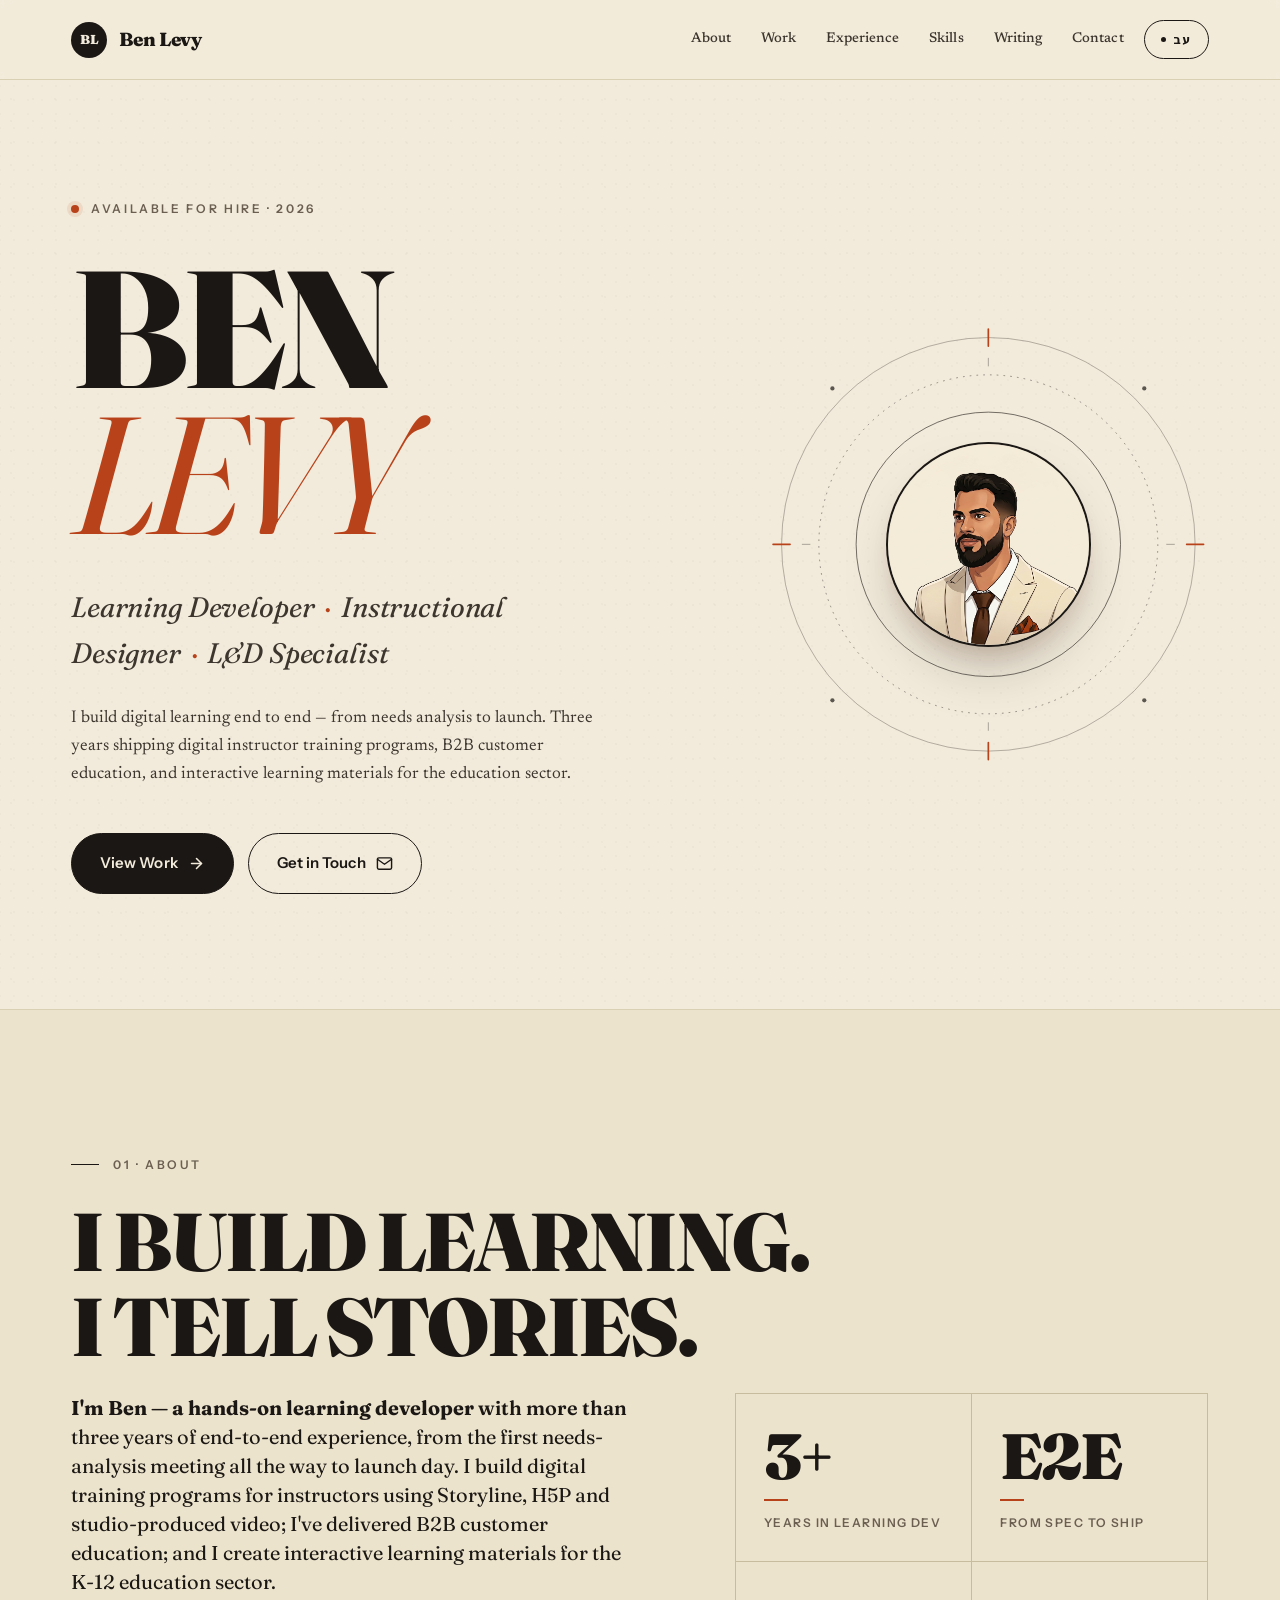
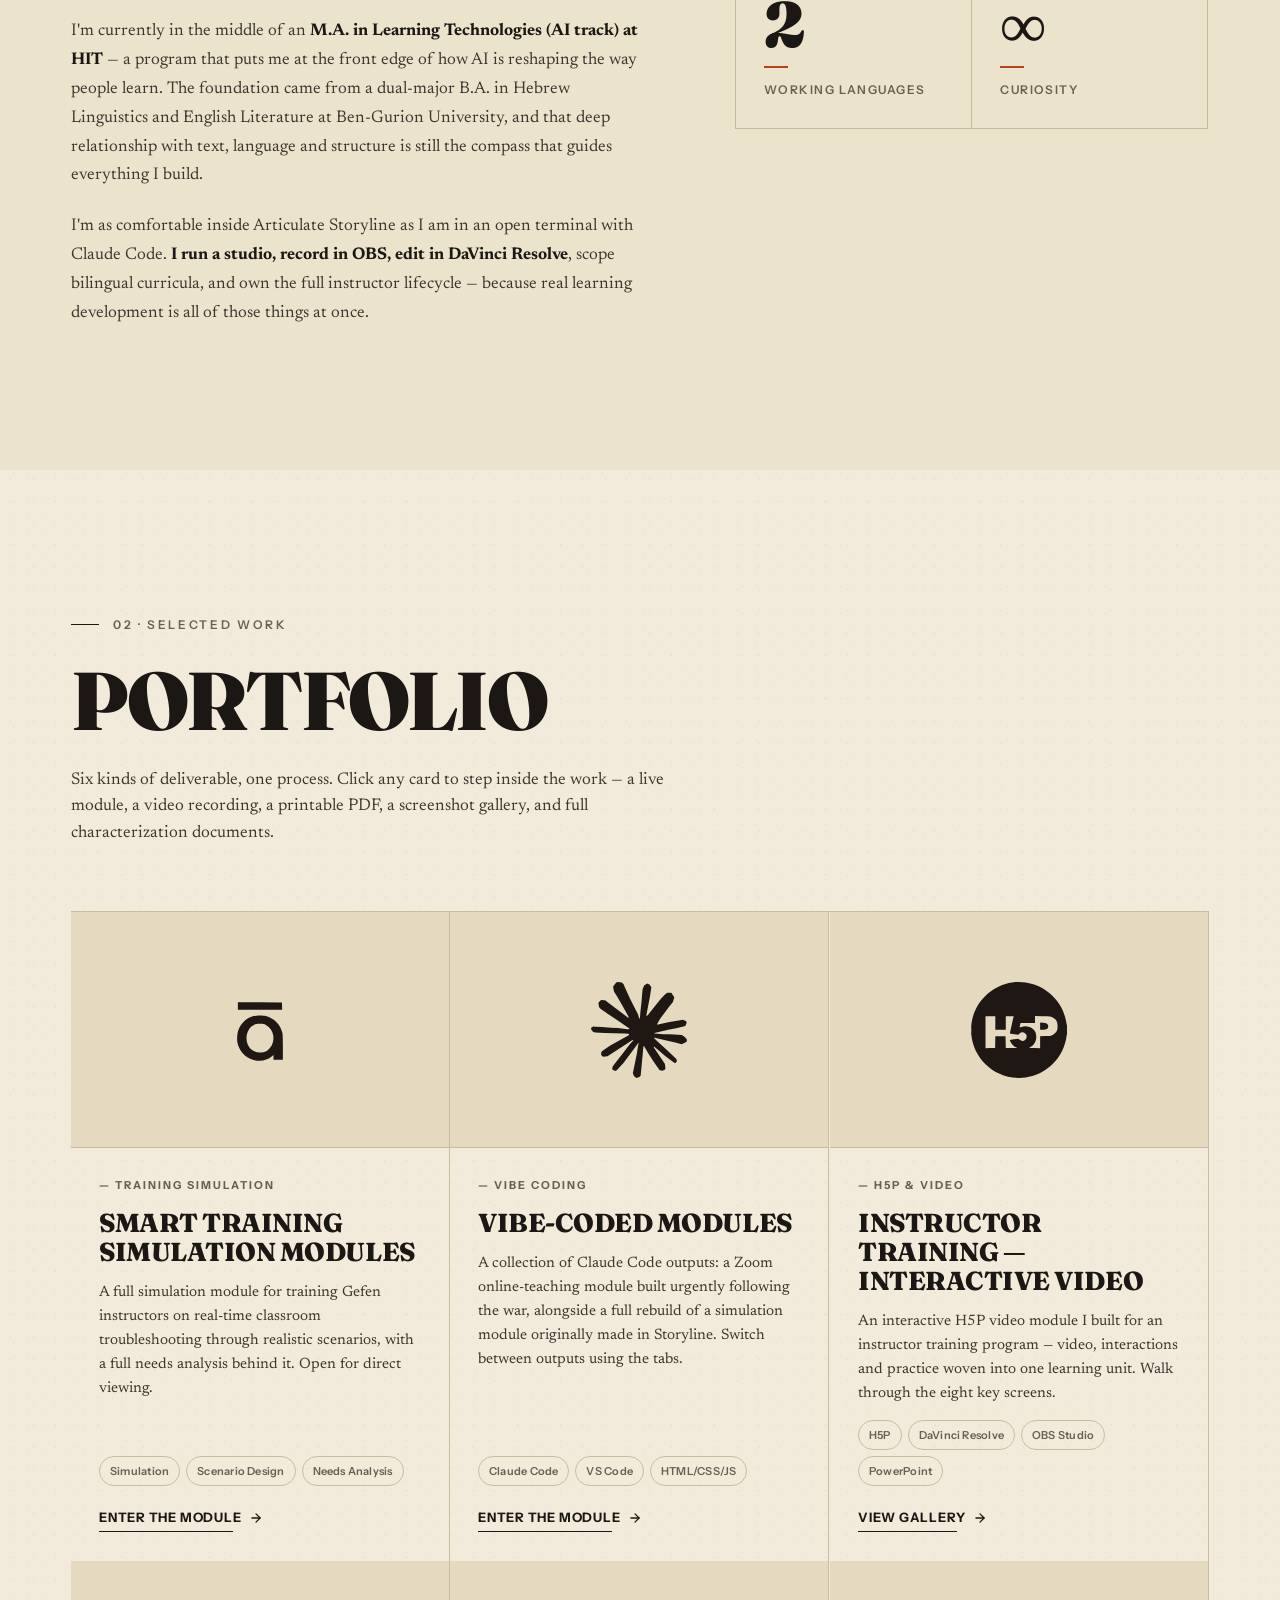
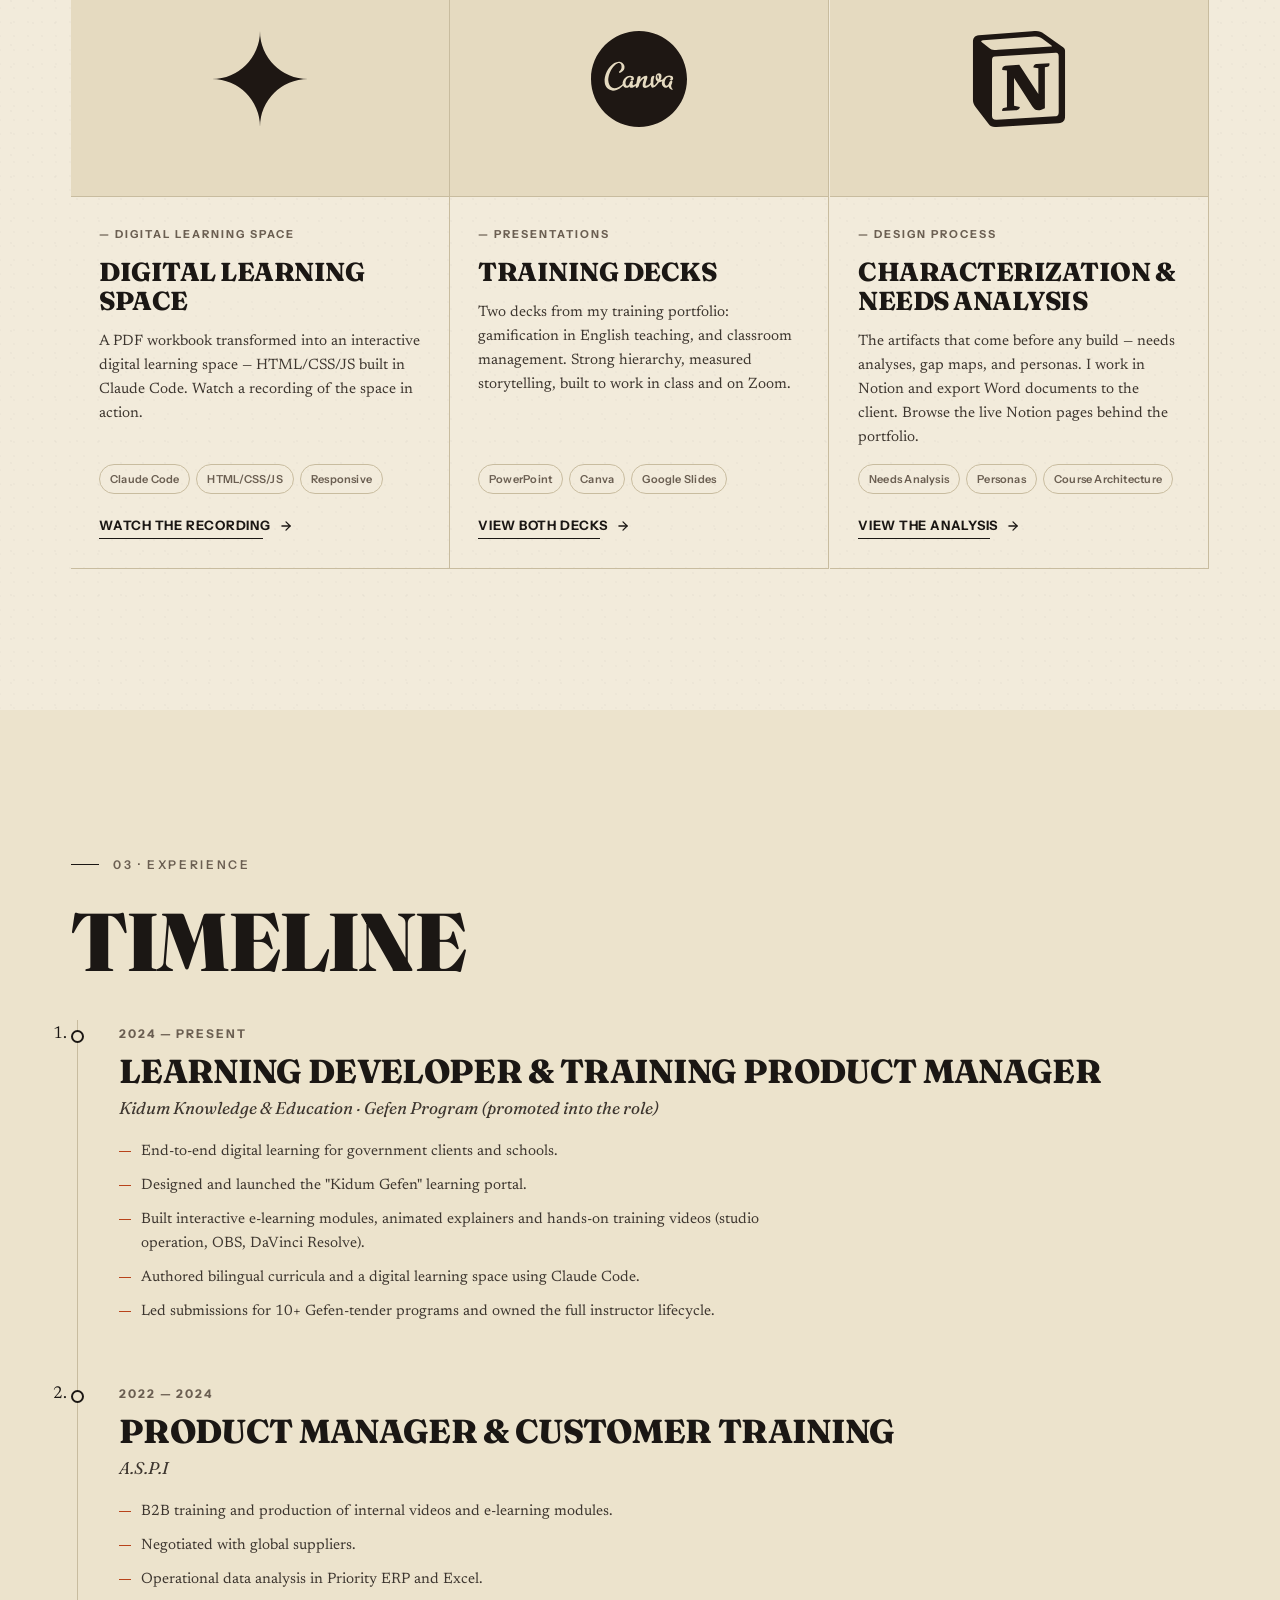
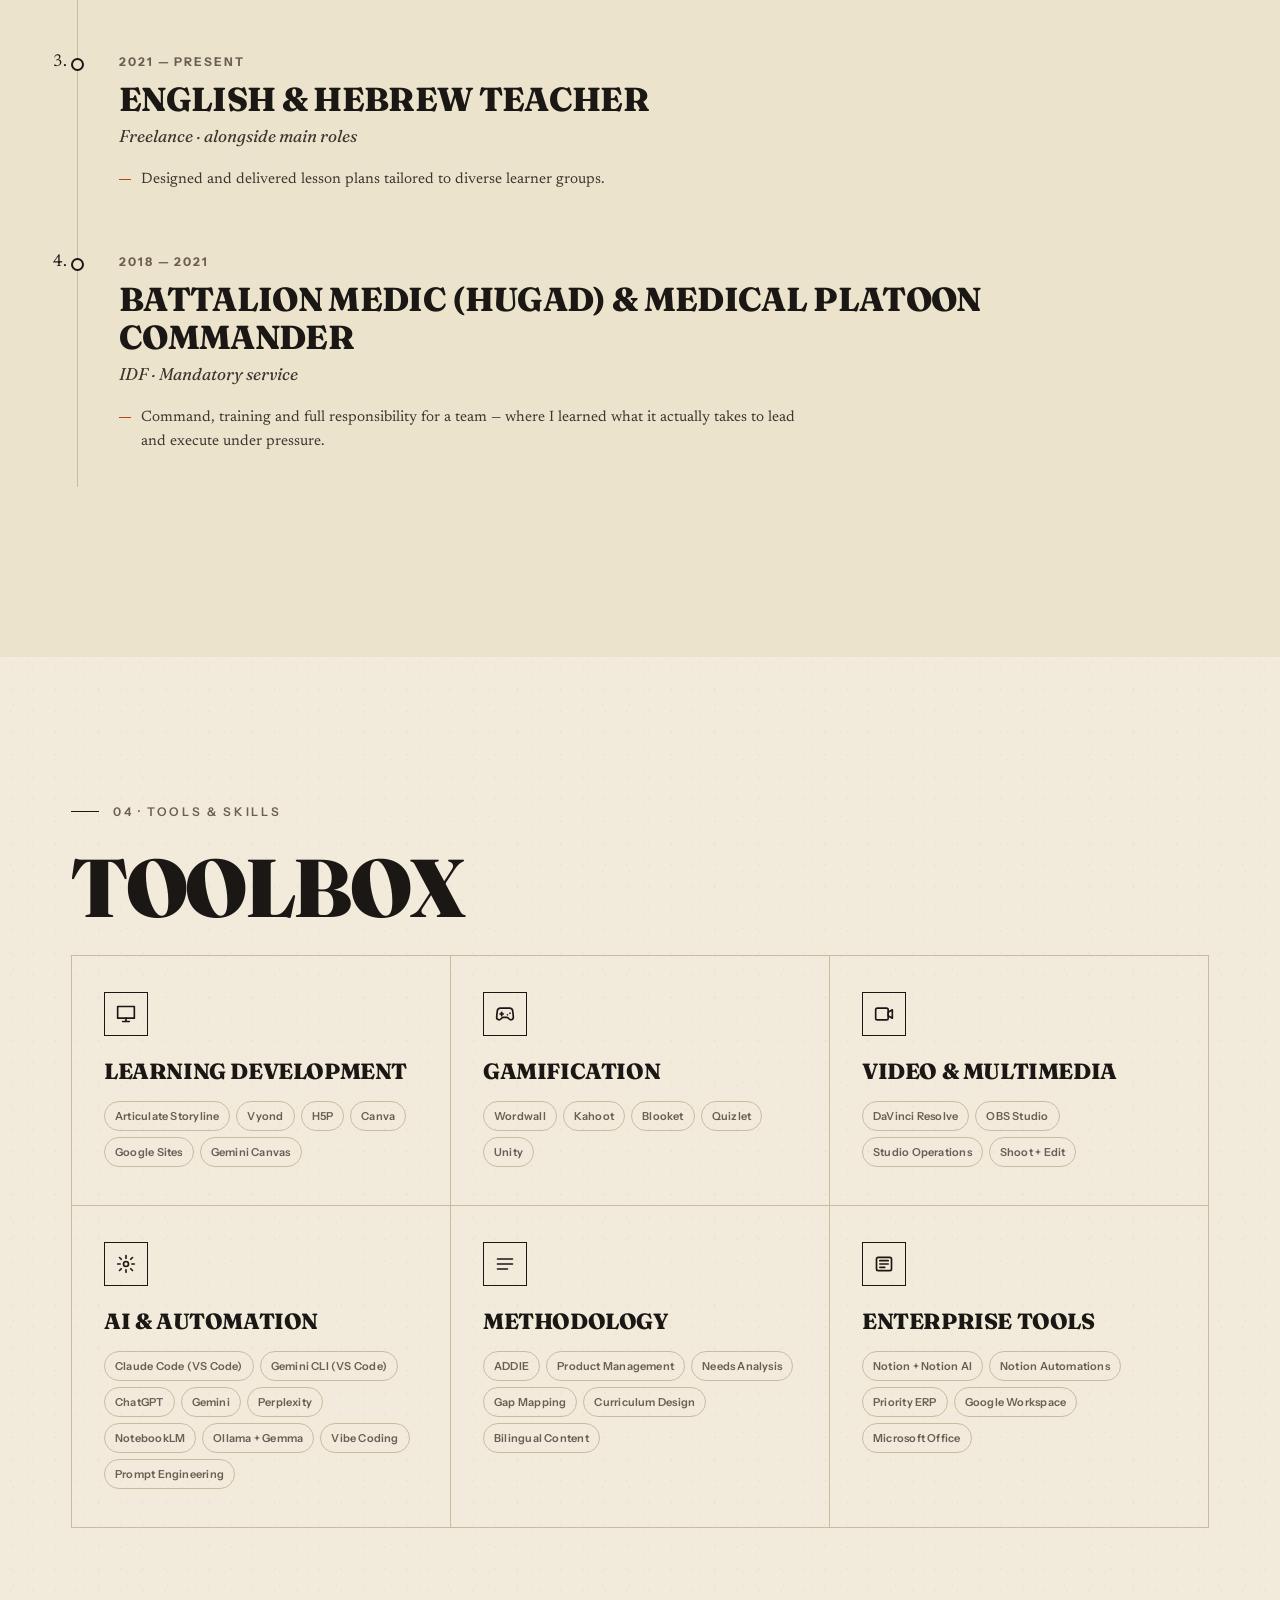
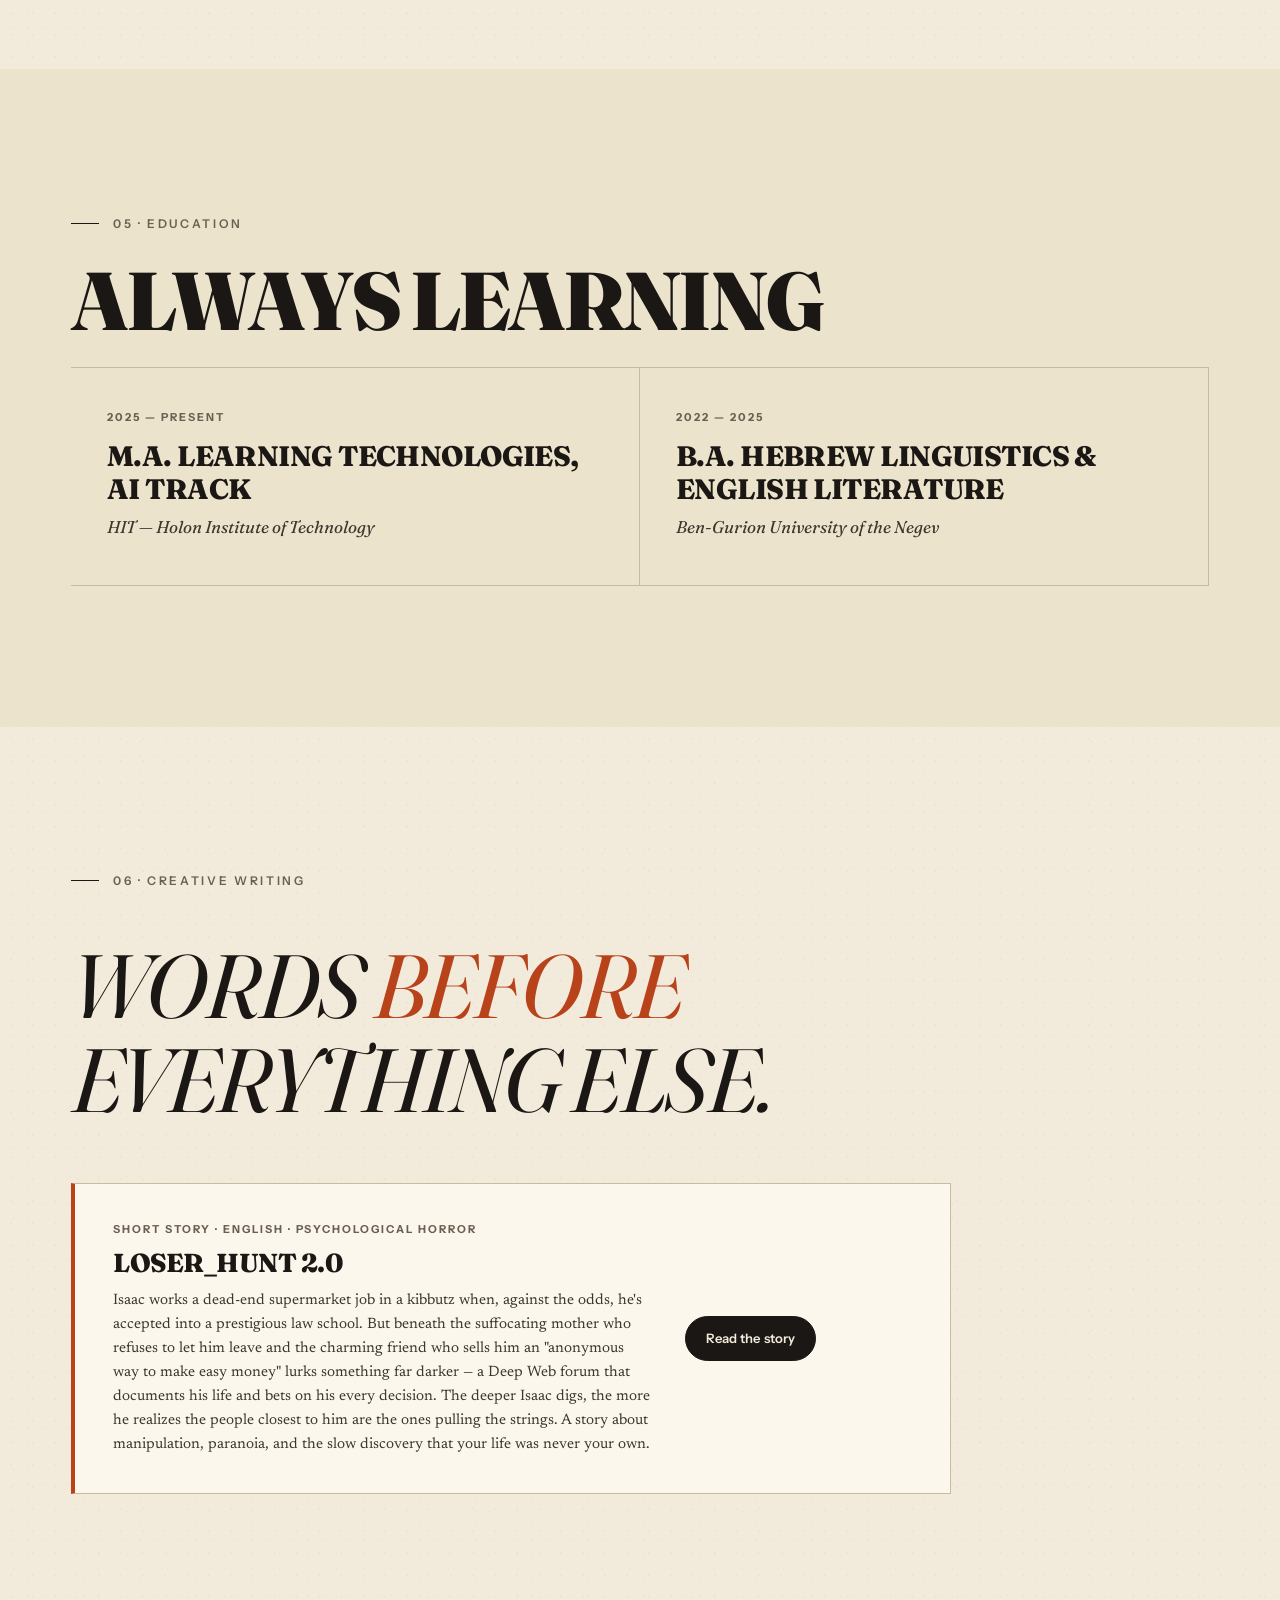
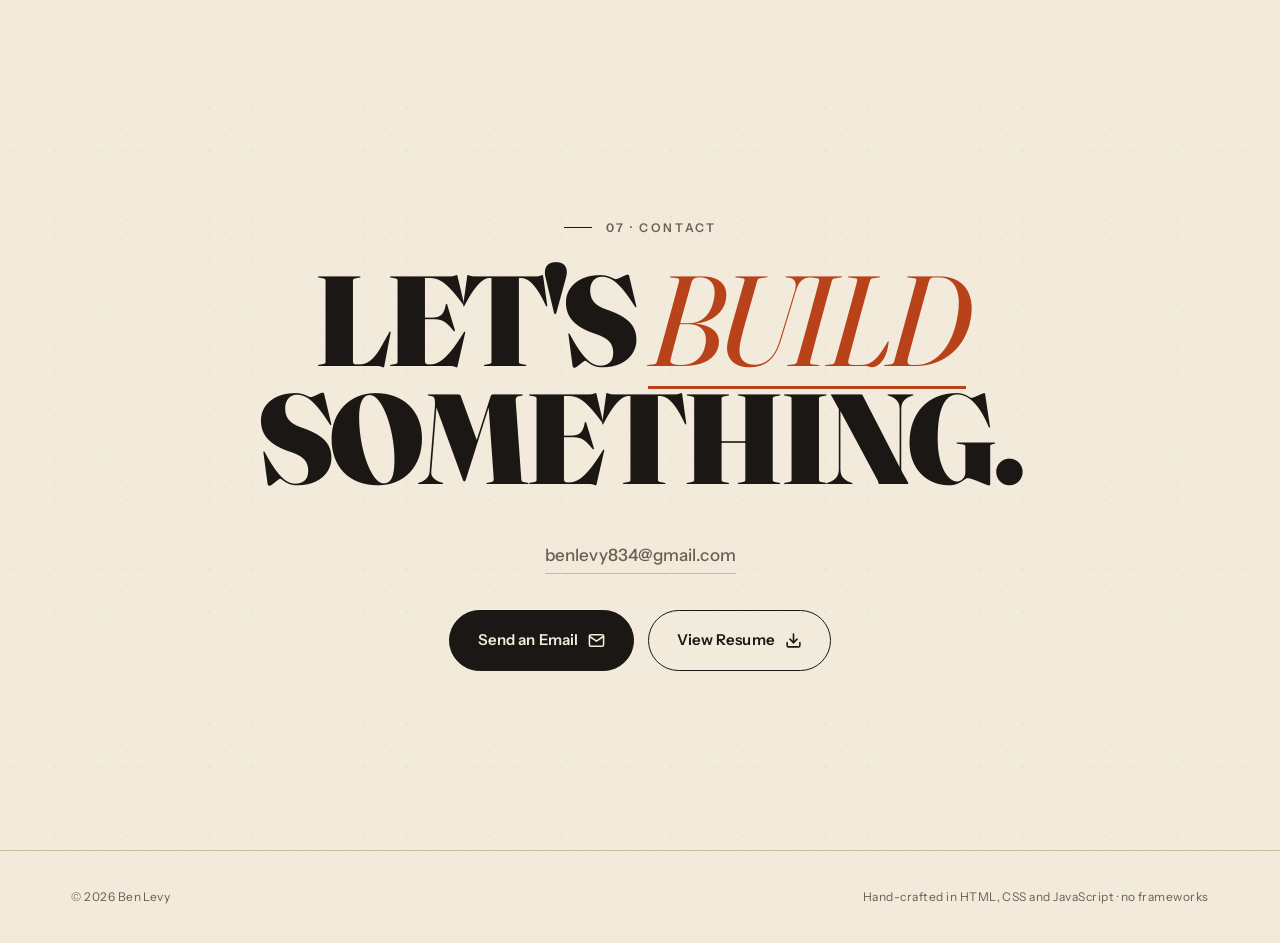
==== en/index.html @ ff920c35 "feat: add B2B training video as second tab in H5P card modal" ====
<!doctype html>
<html lang="en" dir="ltr">
<head>
  <meta charset="utf-8">
  <meta name="viewport" content="width=device-width,initial-scale=1,viewport-fit=cover">
  <title>Ben Levy — Learning Developer &amp; Instructional Designer</title>
  <meta name="description" content="Ben Levy — learning developer and instructional designer. End-to-end digital learning: instructor training programs (Storyline, H5P, video), B2B customer education, and interactive K-12 materials.">
  <meta name="theme-color" content="#F2EBDB">

  <!-- Open Graph -->
  <meta property="og:type" content="website">
  <meta property="og:title" content="Ben Levy — Learning Developer &amp; Instructional Designer">
  <meta property="og:description" content="Portfolio of a hands-on learning developer with 3+ years — digital instructor training, B2B customer education, and interactive K-12 materials.">
  <meta property="og:image" content="../assets/img/og.png">
  <meta property="og:locale" content="en_US">

  <!-- Favicon -->
  <link rel="icon" type="image/svg+xml" href="../assets/img/favicon.svg">

  <!-- Fonts -->
  <link rel="preconnect" href="https://fonts.googleapis.com">
  <link rel="preconnect" href="https://fonts.gstatic.com" crossorigin>
  <link href="https://fonts.googleapis.com/css2?family=Frank+Ruhl+Libre:wght@400;500;700;900&family=Fraunces:ital,opsz,wght@0,9..144,400;0,9..144,500;0,9..144,700;0,9..144,900;1,9..144,400;1,9..144,700;1,9..144,900&family=Instrument+Sans:ital,wght@0,400;0,500;0,700;1,400&family=Newsreader:ital,opsz,wght@0,6..72,400;0,6..72,500;0,6..72,600;0,6..72,700;1,6..72,400;1,6..72,600&display=swap" rel="stylesheet">

  <link rel="stylesheet" href="../assets/css/styles.css">
</head>
<body>

  <!-- ============ HEADER ============ -->
  <header class="header" role="banner">
    <div class="container header__inner">
      <a href="#top" class="logo" aria-label="Ben Levy — home">
        <span class="logo__mark">BL</span>
        <span>Ben Levy</span>
      </a>

      <nav class="nav" aria-label="Primary">
        <ul class="nav__list">
          <li><a class="nav__link" href="#about">About</a></li>
          <li><a class="nav__link" href="#work">Work</a></li>
          <li><a class="nav__link" href="#experience">Experience</a></li>
          <li><a class="nav__link" href="#skills">Skills</a></li>
          <li><a class="nav__link" href="#writing">Writing</a></li>
          <li><a class="nav__link" href="#contact">Contact</a></li>
        </ul>
        <button class="lang-toggle" data-lang-toggle type="button" aria-label="מעבר לעברית">
          <span class="lang-toggle__dot" aria-hidden="true"></span>
          עב
        </button>
        <button class="nav__burger" data-nav-toggle type="button" aria-label="Open menu" aria-expanded="false">
          <svg viewBox="0 0 24 24" fill="none" stroke="currentColor" stroke-width="2" stroke-linecap="round"><line x1="3" y1="7" x2="21" y2="7"/><line x1="3" y1="12" x2="21" y2="12"/><line x1="3" y1="17" x2="21" y2="17"/></svg>
        </button>
      </nav>
    </div>
  </header>

  <main id="top">

    <!-- ============ HERO ============ -->
    <section class="hero">
      <div class="container hero__grid">
        <div>
          <div class="hero__eyebrow" data-reveal>Available for hire · 2026</div>
          <h1 class="hero__title" data-reveal>
            Ben <span class="accent">Levy</span>
          </h1>
          <p class="hero__tagline" data-reveal>
            Learning Developer <span class="dot">·</span> Instructional Designer <span class="dot">·</span> L&amp;D Specialist
          </p>
          <p class="hero__lede" data-reveal>
            I build digital learning end to end — from needs analysis to launch. Three years shipping digital instructor training programs, B2B customer education, and interactive learning materials for the education sector.
          </p>
          <div class="hero__ctas" data-reveal>
            <a class="btn btn--primary" href="#work">
              View Work
              <svg viewBox="0 0 24 24" fill="none" stroke="currentColor" stroke-width="2.2" stroke-linecap="round" stroke-linejoin="round" data-flip><line x1="5" y1="12" x2="19" y2="12"/><polyline points="12 5 19 12 12 19"/></svg>
            </a>
            <a class="btn btn--ghost" href="mailto:benlevy834@gmail.com">
              Get in Touch
              <svg viewBox="0 0 24 24" fill="none" stroke="currentColor" stroke-width="2" stroke-linecap="round" stroke-linejoin="round"><path d="M4 4h16c1.1 0 2 .9 2 2v12c0 1.1-.9 2-2 2H4c-1.1 0-2-.9-2-2V6c0-1.1.9-2 2-2z"/><polyline points="22,6 12,13 2,6"/></svg>
            </a>
          </div>
        </div>
        <div class="hero__art hero__art--portrait" aria-hidden="true" data-reveal>
          <svg class="hero__art-frame" viewBox="0 0 520 520" xmlns="http://www.w3.org/2000/svg">
            <g class="hero__orbit hero__orbit--outer">
              <circle cx="260" cy="260" r="244" fill="none" stroke="#1B1714" stroke-width="1" opacity="0.35"/>
              <circle cx="76"  cy="76"  r="2.5" fill="#1B1714" opacity="0.7"/>
              <circle cx="444" cy="76"  r="2.5" fill="#1B1714" opacity="0.7"/>
              <circle cx="76"  cy="444" r="2.5" fill="#1B1714" opacity="0.7"/>
              <circle cx="444" cy="444" r="2.5" fill="#1B1714" opacity="0.7"/>
            </g>
            <g class="hero__orbit hero__orbit--middle">
              <circle cx="260" cy="260" r="200" fill="none" stroke="#1B1714" stroke-width="1" opacity="0.5" stroke-dasharray="2 6"/>
            </g>
            <circle cx="260" cy="260" r="156" fill="none" stroke="#1B1714" stroke-width="1" opacity="0.7"/>
            <g stroke="#B8421A" stroke-width="2" stroke-linecap="round">
              <line x1="260" y1="6"   x2="260" y2="26"/>
              <line x1="260" y1="494" x2="260" y2="514"/>
              <line x1="6"   y1="260" x2="26"  y2="260"/>
              <line x1="494" y1="260" x2="514" y2="260"/>
            </g>
            <g fill="none" stroke="#1B1714" stroke-width="1" opacity="0.4">
              <line x1="260" y1="40"  x2="260" y2="50"/>
              <line x1="260" y1="470" x2="260" y2="480"/>
              <line x1="40"  y1="260" x2="50"  y2="260"/>
              <line x1="470" y1="260" x2="480" y2="260"/>
            </g>
          </svg>
          <div class="hero__portrait">
            <img src="../assets/img/ben-portrait.png" alt="Ben Levy — illustrated profile portrait" loading="eager" decoding="async">
          </div>
        </div>
      </div>
    </section>

    <!-- ============ ABOUT ============ -->
    <section class="section section--alt" id="about">
      <div class="container">
        <div class="section__eyebrow" data-reveal>01 · About</div>
        <h2 class="section__title" data-reveal>I build learning.<br>I tell stories.</h2>

        <div class="about__grid">
          <div class="about__text" data-reveal>
            <p><strong>I'm Ben — a hands-on learning developer</strong> with more than three years of end-to-end experience, from the first needs-analysis meeting all the way to launch day. I build digital training programs for instructors using Storyline, H5P and studio-produced video; I've delivered B2B customer education; and I create interactive learning materials for the K-12 education sector.</p>

            <p>I'm currently in the middle of an <strong>M.A. in Learning Technologies (AI track) at HIT</strong> — a program that puts me at the front edge of how AI is reshaping the way people learn. The foundation came from a dual-major B.A. in Hebrew Linguistics and English Literature at Ben-Gurion University, and that deep relationship with text, language and structure is still the compass that guides everything I build.</p>

            <p>I'm as comfortable inside Articulate Storyline as I am in an open terminal with Claude Code. <strong>I run a studio, record in OBS, edit in DaVinci Resolve</strong>, scope bilingual curricula, and own the full instructor lifecycle — because real learning development is all of those things at once.</p>
          </div>

          <div class="about__stats" data-reveal>
            <div class="stat">
              <div class="stat__num">3+</div>
              <div class="stat__label">Years in Learning Dev</div>
            </div>
            <div class="stat">
              <div class="stat__num">E2E</div>
              <div class="stat__label">From spec to ship</div>
            </div>
            <div class="stat">
              <div class="stat__num">2</div>
              <div class="stat__label">Working Languages</div>
            </div>
            <div class="stat">
              <div class="stat__num">∞</div>
              <div class="stat__label">Curiosity</div>
            </div>
          </div>
        </div>
      </div>
    </section>

    <!-- ============ WORK / PORTFOLIO ============ -->
    <section class="section" id="work">
      <div class="container">
        <div class="section__eyebrow" data-reveal>02 · Selected Work</div>
        <h2 class="section__title" data-reveal>Portfolio</h2>
        <p class="section__lede" data-reveal>Six kinds of deliverable, one process. Click any card to step inside the work — a live module, a video recording, a printable PDF, a screenshot gallery, and full characterization documents.</p>

        <div class="work__grid">

          <!-- Card 1 -->
          <article class="card" data-reveal data-card
            data-tag="Storyline &amp; Simulations"
            data-title="Smart Training Simulation Modules"
            data-tools="Storyline-style Simulations|Needs Analysis|Scenario Design|Git/GH Pages"
            data-detail="A scenario-based simulation module I built for Kidum's Gefen program instructors — training them to handle real-time classroom disruptions. Instructors learn both pedagogical and technological tools, then practice them on realistic scenarios: projector failure, missing workbooks, students without materials. A &quot;backup plan&quot; for every situation.">
            <template data-embed>
              <div class="modal__embed">
                <iframe src="https://benlevy834.github.io/kidum-simulation-course/" aria-label="Backup Plans Simulation — Kidum" width="1088" height="720" frameborder="0" allowfullscreen="allowfullscreen"></iframe>
              </div>
            </template>
            <template data-narrative>
              <p><strong>The gap:</strong> Kidum's Gefen instructors encounter classroom-breaking disruptions in the field — projector failures, missing workbooks, logistics collapsing. The lack of real-time problem-solving skill generates complaints, damages the company's reputation, and even costs deals.</p>
              <p><strong>The solution:</strong> A simulation module that blends tool acquisition — both pedagogical and technological — with active practice on real scenarios pulled from the field. The instructor sees a failure, picks a tool, and gets feedback. Two tracks running in parallel: knowledge and application.</p>
              <h5>Module structure</h5>
              <ul>
                <li>Introduction to internal administrative processes</li>
                <li>Classic pedagogical tools for handling tech failures</li>
                <li>Technological tools for handling non-tech failures</li>
                <li>Visual simulations built on real field cases</li>
                <li>Strengthening the sense of belonging and responsibility as an org representative</li>
              </ul>
              <h5>Behind the build</h5>
              <p>The module was built after a full needs analysis — gap identification, mapping across perception/knowledge/skill, defining interim goals, and building personas of the actual instructor in the field. The full characterization document is available for download.</p>
            </template>
            <template data-downloads>
              <a href="https://benlevy834.github.io/kidum-simulation-course/" target="_blank" rel="noopener">Open module in new window</a>
              <a href="../assets/portfolio/storyline/needs-analysis-backup-plans.docx" download>Full needs analysis (DOCX)</a>
              <a href="../assets/portfolio/vibecoding/simulation-code.html" target="_blank" rel="noopener">Compare ← I rebuilt this same module in pure code</a>
            </template>
            <div class="card__thumb card__thumb--brand">
              <img class="brand-mark" src="../assets/img/logos/storyline.svg" alt="Articulate Storyline" loading="lazy">
            </div>
            <div class="card__body">
              <span class="card__tag">Training Simulation</span>
              <h3 class="card__title">Smart Training Simulation Modules</h3>
              <p class="card__desc">A full simulation module for training Gefen instructors on real-time classroom troubleshooting through realistic scenarios, with a full needs analysis behind it. Open for direct viewing.</p>
              <div class="chips">
                <span class="chip">Simulation</span>
                <span class="chip">Scenario Design</span>
                <span class="chip">Needs Analysis</span>
              </div>
            </div>
            <div class="card__footer">
              <button class="card__view" data-view type="button">
                Enter the module
                <svg viewBox="0 0 24 24" fill="none" stroke="currentColor" stroke-width="2.2" stroke-linecap="round" stroke-linejoin="round" data-flip><line x1="5" y1="12" x2="19" y2="12"/><polyline points="12 5 19 12 12 19"/></svg>
              </button>
            </div>
          </article>

          <!-- Card 2 -->
          <article class="card" data-reveal data-card
            data-tag="Vibe Coding"
            data-title="Vibe-Coded Modules"
            data-tools="Claude Code|VS Code|HTML|CSS|JavaScript|Git"
            data-detail="A collection of Vibe Coding outputs built directly in Claude Code — every HTML/CSS/JS line written by me (with AI pairing), every pixel under my control, every result working across browsers and screen sizes. No closed export files, no vendor dependency, no licensing. Switch between outputs using the tabs at the top of the window."
            data-status="">
            <template data-embed>
              <style>
                .vc-pane-frame { aspect-ratio: 16/9; min-block-size: 480px; background: #1e1e2f; border-radius: 10px; overflow: hidden; border: 1px solid var(--line); }
                .vc-pane-frame iframe { width: 100%; height: 100%; border: 0; display: block; }
                .vc-acc { display: flex; flex-direction: column; gap: 14px; }
                .vc-acc details { border-radius: 12px; overflow: hidden; background: #1e1e2f; border: 1px solid var(--line); }
                .vc-acc summary { cursor: pointer; padding: 16px 22px; font-family: var(--font-ui); font-size: 14px; font-weight: 700; letter-spacing: 0.08em; text-transform: uppercase; color: #f5f5f5; list-style: none; user-select: none; display: flex; align-items: center; justify-content: space-between; gap: 16px; transition: background .2s ease; }
                .vc-acc summary::-webkit-details-marker { display: none; }
                .vc-acc summary::marker { display: none; }
                .vc-acc summary:hover { background: #262640; }
                .vc-acc .acc-arrow { font-size: 28px; line-height: 1; color: var(--accent); transition: transform .25s ease; display: inline-block; }
                .vc-acc details[open] .acc-arrow { transform: rotate(90deg); }
                .vc-acc .acc-body { padding: 0 14px 14px; background: #1e1e2f; }
                .vc-acc .acc-body .vc-pane-frame { border: 1px solid rgba(255,255,255,0.08); }
              </style>
              <div class="modal__videoset">
                <div class="modal__video-tabs" role="tablist">
                  <button class="modal__video-tab is-active" data-video-tab="online" type="button" role="tab" aria-selected="true">
                    <span class="modal__video-tab-num">01</span>
                    <span class="modal__video-tab-label">Online Zoom Teaching · Kidum</span>
                  </button>
                  <button class="modal__video-tab" data-video-tab="sim" type="button" role="tab" aria-selected="false">
                    <span class="modal__video-tab-num">02</span>
                    <span class="modal__video-tab-label">Gafen Simulation · Code vs. Storyline</span>
                  </button>
                </div>
                <div class="modal__video-pane is-active" data-video-pane="online">
                  <div class="vc-pane-frame">
                    <iframe src="https://benlevy834.github.io/kidum-online-teaching/" aria-label="Online Zoom teaching module — Kidum" allowfullscreen="allowfullscreen"></iframe>
                  </div>
                  <p class="modal__video-caption">A module I built urgently following the war in Israel and the conflict with Iran — all classes at Kidum shifted to Zoom overnight, and every instructor had to teach via Zoom for the first time. This module prepared the team for real-time online teaching.</p>
                </div>
                <div class="modal__video-pane" data-video-pane="sim">
                  <div class="vc-acc">
                    <details open>
                      <summary><span>Code version · Claude Code</span><span class="acc-arrow">▸</span></summary>
                      <div class="acc-body">
                        <div class="vc-pane-frame">
                          <iframe src="../assets/portfolio/vibecoding/simulation-code.html" aria-label="Simulation module — code version" allowfullscreen="allowfullscreen"></iframe>
                        </div>
                      </div>
                    </details>
                    <details>
                      <summary><span>Storyline version · the original (for comparison)</span><span class="acc-arrow">▸</span></summary>
                      <div class="acc-body">
                        <div class="vc-pane-frame">
                          <iframe src="https://benlevy834.github.io/kidum-simulation-course/" aria-label="Simulation module — Storyline version" allowfullscreen="allowfullscreen"></iframe>
                        </div>
                      </div>
                    </details>
                  </div>
                  <p class="modal__video-caption">The same simulation module in two versions — a code version rebuilt from scratch in Claude Code, alongside the original Storyline version. Open both accordions and compare side by side.</p>
                </div>
              </div>
            </template>
            <template data-narrative>
              <section data-narrative-for="online">
                <h5>Online Zoom Teaching Module (Kidum)</h5>
                <p><strong>Context:</strong> Following the war in Israel and the conflict with Iran, all classes at Kidum shifted to Zoom, and every instructor had to teach via Zoom for the very first time. The need was immediate and urgent.</p>
                <p><strong>Response:</strong> I built this module using Vibe Coding directly in Claude Code — a standalone HTML/CSS/JS package that trains an instructor to run an effective Zoom lesson: window management, screen sharing, student interaction, etiquette guidelines, and common troubleshooting scenarios. The module went live in days rather than weeks of authoring-tool development.</p>
              </section>
              <section data-narrative-for="sim">
                <h5>Gafen Simulation — Code vs. Storyline</h5>
                <p><strong>The real test:</strong> I took the same simulation module that lives in the first card — the one built in Storyline — and rebuilt it from scratch in pure code. Same experience, same design, same scenarios, no authoring tool involved. Open both accordions above to compare code vs. original.</p>
                <h5>The skill that starts from PowerPoint and ends in a Storyline-style module</h5>
                <p>Beyond the manual rebuild, I built a <strong>personal Claude Code skill</strong> that takes a PowerPoint deck, runs a Vibe Coding dialogue with me about pedagogical structure and scenarios, and ends with an HTML module in the Storyline style — not a Storyline file, but a module that behaves and looks like one. The skill is part of the philosophy: when the standard tool is too slow, I build a better one for myself.</p>
                <p>This approach lets me break out of traditional authoring-tool constraints — faster development, full design freedom, and technical control down to the event-on-the-page level.</p>
              </section>
              <section data-narrative-for="online sim">
                <h5>Why it matters</h5>
                <ul>
                  <li>Zero licensing — output is plain static HTML</li>
                  <li>Real responsiveness, not "compatibility"</li>
                  <li>Content updates in 30 seconds via text editing</li>
                  <li>Every change tracked in Git — full history</li>
                  <li>Instant deploy to GitHub Pages or the client's environment</li>
                </ul>
                <h5>When it's right — and when it isn't</h5>
                <p>Simple-to-mid-complexity modules: clear winner. Complex branching scenarios with full SCORM tracking: Storyline is still the stronger tool — and I'm just as comfortable there.</p>
              </section>
            </template>
            <template data-downloads>
              <a href="https://benlevy834.github.io/kidum-online-teaching/" target="_blank" rel="noopener">Open the Zoom online teaching module in a new window</a>
              <a href="../assets/portfolio/vibecoding/simulation-code.html" target="_blank" rel="noopener">Open the code simulation version in a new window</a>
              <a href="https://benlevy834.github.io/kidum-simulation-course/" target="_blank" rel="noopener">Open the Storyline version for comparison</a>
            </template>
            <div class="card__thumb card__thumb--brand">
              <img class="brand-mark" src="../assets/img/logos/claude.svg" alt="Claude" loading="lazy">
            </div>
            <div class="card__body">
              <span class="card__tag">Vibe Coding</span>
              <h3 class="card__title">Vibe-Coded Modules</h3>
              <p class="card__desc">A collection of Claude Code outputs: a Zoom online-teaching module built urgently following the war, alongside a full rebuild of a simulation module originally made in Storyline. Switch between outputs using the tabs.</p>
              <div class="chips">
                <span class="chip">Claude Code</span>
                <span class="chip">VS Code</span>
                <span class="chip">HTML/CSS/JS</span>
              </div>
            </div>
            <div class="card__footer">
              <button class="card__view" data-view type="button">
                Enter the module
                <svg viewBox="0 0 24 24" fill="none" stroke="currentColor" stroke-width="2.2" stroke-linecap="round" stroke-linejoin="round" data-flip><line x1="5" y1="12" x2="19" y2="12"/><polyline points="12 5 19 12 12 19"/></svg>
              </button>
            </div>
          </article>

          <!-- Card 3 -->
          <article class="card" data-reveal data-card
            data-tag="H5P &amp; Video"
            data-title="Instructor Training — Interactive Video"
            data-tools="H5P|DaVinci Resolve|OBS Studio|PowerPoint"
            data-detail="A full interactive-video module I built to train English instructors — flipped-classroom model: the module goes out before the Zoom session, so instructors arrive already knowing the goals and structure of the material."
            data-status="The module itself is confidential due to client information-security constraints — the gallery below walks through the eight key screens of the module.">
            <template data-embed>
              <div class="modal__videoset">
                <div class="modal__video-tabs" role="tablist">
                  <button class="modal__video-tab is-active" data-video-tab="h5p-gallery" type="button" role="tab" aria-selected="true">
                    <span class="modal__video-tab-num">01</span>
                    <span class="modal__video-tab-label">Instructor Training · H5P</span>
                  </button>
                  <button class="modal__video-tab" data-video-tab="b2b-video" type="button" role="tab" aria-selected="false">
                    <span class="modal__video-tab-num">02</span>
                    <span class="modal__video-tab-label">B2B Customer Training · Video</span>
                  </button>
                </div>
                <div class="modal__video-pane is-active" data-video-pane="h5p-gallery">
              <div class="modal__gallery" data-gallery>
                <figure class="modal__gallery-stage" data-gallery-stage data-index="0">
                  <button class="modal__gallery-nav modal__gallery-nav--prev" data-gallery-prev type="button" aria-label="Previous">‹</button>
                  <img src="../assets/portfolio/h5p/ss1.png" alt="Module opening screen">
                  <button class="modal__gallery-nav modal__gallery-nav--next" data-gallery-next type="button" aria-label="Next">›</button>
                  <figcaption>Opening screen — the source training video, reframed as an active learning environment</figcaption>
                </figure>
                <div class="modal__gallery-thumbs">
                  <button class="modal__gallery-thumb is-active" data-gallery-thumb type="button"
                    data-src="../assets/portfolio/h5p/ss1.png"
                    data-caption="Opening screen — the source training video, reframed as an active learning environment">
                    <img src="../assets/portfolio/h5p/ss1.png" alt="">
                  </button>
                  <button class="modal__gallery-thumb" data-gallery-thumb type="button"
                    data-src="../assets/portfolio/h5p/ss2.png"
                    data-caption="Multiple choice — immediate comprehension check on training goals">
                    <img src="../assets/portfolio/h5p/ss2.png" alt="">
                  </button>
                  <button class="modal__gallery-thumb" data-gallery-thumb type="button"
                    data-src="../assets/portfolio/h5p/ss3.png"
                    data-caption="True/False — a fast check on the rationale behind the chapter structure">
                    <img src="../assets/portfolio/h5p/ss3.png" alt="">
                  </button>
                  <button class="modal__gallery-thumb" data-gallery-thumb type="button"
                    data-src="../assets/portfolio/h5p/ss4.png"
                    data-caption="Explanatory slide — the learning stages that repeat across every chapter">
                    <img src="../assets/portfolio/h5p/ss4.png" alt="">
                  </button>
                  <button class="modal__gallery-thumb" data-gallery-thumb type="button"
                    data-src="../assets/portfolio/h5p/ss5.png"
                    data-caption="Drag &amp; Drop — matching a learning stage to the right classroom action">
                    <img src="../assets/portfolio/h5p/ss5.png" alt="">
                  </button>
                  <button class="modal__gallery-thumb" data-gallery-thumb type="button"
                    data-src="../assets/portfolio/h5p/ss6.png"
                    data-caption="Category sorting — distinguishing textual fact from personal interpretation">
                    <img src="../assets/portfolio/h5p/ss6.png" alt="">
                  </button>
                  <button class="modal__gallery-thumb" data-gallery-thumb type="button"
                    data-src="../assets/portfolio/h5p/ss7.png"
                    data-caption="Gamification layer — overlay links into Quizlet and Blooket">
                    <img src="../assets/portfolio/h5p/ss7.png" alt="">
                  </button>
                  <button class="modal__gallery-thumb" data-gallery-thumb type="button"
                    data-src="../assets/portfolio/h5p/ss8.png"
                    data-caption="Closing screen — summary and handoff to the live session">
                    <img src="../assets/portfolio/h5p/ss8.png" alt="">
                  </button>
                </div>
              </div>
                </div>
                <div class="modal__video-pane" data-video-pane="b2b-video">
                  <div class="modal__embed">
                    <iframe width="560" height="315" src="https://www.youtube.com/embed/Fclw7en3Kok?si=EpBC_z0dnMZR28Qf" title="B2B Customer Training Video — A.S.P.I" frameborder="0" allow="accelerometer; autoplay; clipboard-write; encrypted-media; gyroscope; picture-in-picture; web-share" referrerpolicy="strict-origin-when-cross-origin" allowfullscreen></iframe>
                  </div>
                  <p class="modal__video-caption">A B2B customer training video I produced while working at A.S.P.I — an auto parts import and trade group.</p>
                </div>
              </div>
            </template>
            <template data-narrative>
              <p><strong>The gap:</strong> English instructors in the Gefen program struggled to teach the Elementary Reading workbooks in depth. Zoom-only training wasn't enough — low availability and limited attention.</p>
              <p><strong>The fix:</strong> Rapid development of an H5P interactive-video module, sent out for self-study before every live session. It covers workbook structure, teaching methods (elimination, keywords, group work), and how to close lessons with gamification.</p>
              <h5>Interaction types I built</h5>
              <ul>
                <li>Multiple choice for immediate comprehension checks</li>
                <li>True/False to validate the structural rationale</li>
                <li>Drag &amp; Drop for matching teaching stages</li>
                <li>Category sorting (fact vs. interpretation)</li>
                <li>Floating overlays linking to Quizlet/Blooket</li>
              </ul>
            </template>
            <div class="card__thumb card__thumb--brand">
              <img class="brand-mark" src="../assets/img/logos/h5p.svg" alt="H5P" loading="lazy">
            </div>
            <div class="card__body">
              <span class="card__tag">H5P &amp; Video</span>
              <h3 class="card__title">Instructor Training — Interactive Video</h3>
              <p class="card__desc">An interactive H5P video module I built for an instructor training program — video, interactions and practice woven into one learning unit. Walk through the eight key screens.</p>
              <div class="chips">
                <span class="chip">H5P</span>
                <span class="chip">DaVinci Resolve</span>
                <span class="chip">OBS Studio</span>
                <span class="chip">PowerPoint</span>
              </div>
            </div>
            <div class="card__footer">
              <button class="card__view" data-view type="button">
                View gallery
                <svg viewBox="0 0 24 24" fill="none" stroke="currentColor" stroke-width="2.2" stroke-linecap="round" stroke-linejoin="round" data-flip><line x1="5" y1="12" x2="19" y2="12"/><polyline points="12 5 19 12 12 19"/></svg>
              </button>
            </div>
          </article>

          <!-- Card 4 -->
          <article class="card" data-reveal data-card
            data-tag="Digital Space"
            data-title="Digital Learning Space"
            data-tools="Claude Code|HTML|CSS|JavaScript|Git"
            data-detail="I took a full PDF workbook and turned it into an interactive digital learning space — HTML/CSS/JS built directly in Claude Code. The student side is an interactive learning environment; the teacher side lets you open a class, track progress, manage permissions, and export data to CSV."
            data-status="The space itself isn't publicly viewable because of client confidentiality. Instead, the two recordings below show the space in action — student side and teacher side.">
            <template data-embed>
              <div class="modal__videoset">
                <div class="modal__video-tabs" role="tablist">
                  <button class="modal__video-tab is-active" data-video-tab="student" type="button" role="tab" aria-selected="true">
                    <span class="modal__video-tab-num">01</span>
                    <span class="modal__video-tab-label">Student side · The digital space</span>
                  </button>
                  <button class="modal__video-tab" data-video-tab="teacher" type="button" role="tab" aria-selected="false">
                    <span class="modal__video-tab-num">02</span>
                    <span class="modal__video-tab-label">Teacher side · Dashboard &amp; tracking</span>
                  </button>
                </div>
                <div class="modal__video-pane is-active" data-video-pane="student">
                  <div class="modal__video">
                    <video controls preload="metadata" playsinline>
                      <source src="../assets/portfolio/digital-space/demo-full.mp4" type="video/mp4">
                      Your browser doesn't support the video tag.
                    </video>
                  </div>
                  <p class="modal__video-caption">A full walkthrough of the space from the student's point of view — navigating chapters, interacting with content, and seeing how the original workbook became a digital experience.</p>
                </div>
                <div class="modal__video-pane" data-video-pane="teacher">
                  <div class="modal__video">
                    <video controls preload="metadata" playsinline>
                      <source src="../assets/portfolio/digital-space/demo-short.mp4" type="video/mp4">
                      Your browser doesn't support the video tag.
                    </video>
                  </div>
                  <p class="modal__video-caption">The teacher dashboard — opening a new class, tracking student progress, managing permissions, and exporting class data as a CSV file.</p>
                </div>
              </div>
            </template>
            <template data-narrative>
              <p>This project demonstrates what I do best: take a static deliverable (a printed PDF workbook) and turn it into a living digital learning experience — for both the student and the teacher. The original workbook was solid, but paper is frozen. The digital space lets people learn, practice, and track learning in real time.</p>
              <h5>Student side</h5>
              <ul>
                <li>Interactive access to all chapters and sections</li>
                <li>Responsive design — mobile, tablet, desktop</li>
                <li>A continuous learning experience instead of PDF page-flipping</li>
              </ul>
              <h5>Teacher side</h5>
              <ul>
                <li>Open a new class and add students</li>
                <li>Per-student, per-chapter progress tracking</li>
                <li>Permission management within each class</li>
                <li>Export class data as a CSV file for external analysis</li>
              </ul>
              <h5>Why it matters</h5>
              <p>This space proves the Vibe Coding approach isn't just theory — it produces complete, two-sided deliverables (student + teacher) in actual use with a real client.</p>
            </template>
            <div class="card__thumb card__thumb--brand">
              <img class="brand-mark" src="../assets/img/logos/gemini.svg" alt="Google Gemini" loading="lazy">
            </div>
            <div class="card__body">
              <span class="card__tag">Digital Learning Space</span>
              <h3 class="card__title">Digital Learning Space</h3>
              <p class="card__desc">A PDF workbook transformed into an interactive digital learning space — HTML/CSS/JS built in Claude Code. Watch a recording of the space in action.</p>
              <div class="chips">
                <span class="chip">Claude Code</span>
                <span class="chip">HTML/CSS/JS</span>
                <span class="chip">Responsive</span>
              </div>
            </div>
            <div class="card__footer">
              <button class="card__view" data-view type="button">
                Watch the recording
                <svg viewBox="0 0 24 24" fill="none" stroke="currentColor" stroke-width="2.2" stroke-linecap="round" stroke-linejoin="round" data-flip><line x1="5" y1="12" x2="19" y2="12"/><polyline points="12 5 19 12 12 19"/></svg>
              </button>
            </div>
          </article>

          <!-- Card 5 -->
          <article class="card" data-reveal data-card
            data-tag="Presentations"
            data-title="Training &amp; Team Decks"
            data-tools="PowerPoint|Canva|Google Slides|Gemini Canvas"
            data-detail="Two samples from my working portfolio: a team training on gamification for English instruction, and a pedagogical training on classroom management. Every deck is built around the story — strong visual hierarchy, measured messaging, and an output that's ready to use in the classroom or on Zoom."
            data-status="">
            <template data-embed>
              <div class="modal__split">
                <div class="modal__split-item">
                  <h5>Gamification in Teaching <span style="font-family: var(--font-ui); font-size: 11px; font-weight: 700; letter-spacing: 0.14em; text-transform: uppercase; color: var(--accent);">· Canva</span></h5>
                  <p>Training for the Kidum English team — gamification principles, practical tools (Wordwall, Blooket, Kahoot), and classroom application scenarios. Built in Canva: colorful, playful, visual — exactly the energy that suits content about gamification.</p>
                  <div class="modal__pdf" style="aspect-ratio: 16/11; min-block-size: 260px;">
                    <object data="../assets/portfolio/presentations/gamification-english-team.pdf#view=FitH" type="application/pdf">
                      <iframe src="../assets/portfolio/presentations/gamification-english-team.pdf#view=FitH"></iframe>
                    </object>
                  </div>
                </div>
                <div class="modal__split-item">
                  <h5>What Is Classroom Management <span style="font-family: var(--font-ui); font-size: 11px; font-weight: 700; letter-spacing: 0.14em; text-transform: uppercase; color: var(--accent);">· PowerPoint</span></h5>
                  <p>A pedagogical deck on classroom management principles for new instructors — an active-learning structure with a focus on practical tools. Built in PowerPoint: formal, structured, and typographically tight — the right register for a serious pedagogical training.</p>
                  <div class="modal__pdf" style="aspect-ratio: 16/11; min-block-size: 260px;">
                    <object data="../assets/portfolio/presentations/classroom-management.pdf#view=FitH" type="application/pdf">
                      <iframe src="../assets/portfolio/presentations/classroom-management.pdf#view=FitH"></iframe>
                    </object>
                  </div>
                </div>
              </div>
            </template>
            <template data-narrative>
              <p>When I build a deck I start with "what does the learner need to remember at the end?" and only then work backwards — hierarchy, pacing, and content distribution across slides. The decks shown here are part of my internal training portfolio at Kidum.</p>
              <h5>The right tool for the content</h5>
              <p>The two decks here illustrate a deliberate choice. <strong>"Gamification in Teaching" was built in Canva</strong> because colorful, playful, experience-driven content needs a tool that's begging for flexible templates, icons, and a young aesthetic. <strong>"What Is Classroom Management" was built in PowerPoint</strong> because pedagogical, structured, professional content needs typographic control, consistency, and a register that reads as a serious training. The tool is part of the message.</p>
              <h5>My approach</h5>
              <ul>
                <li>Slides carry a balanced amount of information — substantive enough to serve as self-study material later, never so empty that they fall apart outside the live session</li>
                <li>Teachers can revisit the deck at home and reconstruct the training without needing a recording</li>
                <li>Deliberate typography and a consistent design system</li>
                <li>Active practice built in, not just display</li>
                <li>A deck that works equally well on Zoom and in the classroom</li>
              </ul>
            </template>
            <template data-downloads>
              <a href="../assets/portfolio/presentations/gamification-english-team.pdf" download>Gamification in Teaching (PDF)</a>
              <a href="../assets/portfolio/presentations/classroom-management.pdf" download>Classroom Management (PDF)</a>
            </template>
            <div class="card__thumb card__thumb--brand">
              <img class="brand-mark" src="../assets/img/logos/canva.svg" alt="Canva" loading="lazy">
            </div>
            <div class="card__body">
              <span class="card__tag">Presentations</span>
              <h3 class="card__title">Training Decks</h3>
              <p class="card__desc">Two decks from my training portfolio: gamification in English teaching, and classroom management. Strong hierarchy, measured storytelling, built to work in class and on Zoom.</p>
              <div class="chips">
                <span class="chip">PowerPoint</span>
                <span class="chip">Canva</span>
                <span class="chip">Google Slides</span>
              </div>
            </div>
            <div class="card__footer">
              <button class="card__view" data-view type="button">
                View both decks
                <svg viewBox="0 0 24 24" fill="none" stroke="currentColor" stroke-width="2.2" stroke-linecap="round" stroke-linejoin="round" data-flip><line x1="5" y1="12" x2="19" y2="12"/><polyline points="12 5 19 12 12 19"/></svg>
              </button>
            </div>
          </article>

          <!-- Card 6 -->
          <article class="card" data-reveal data-card
            data-tag="Design Process"
            data-title="Characterization &amp; Needs Analysis"
            data-tools="Needs Analysis|Gap Mapping|Personas|Success Metrics|Course Architecture"
            data-detail="The work you don't see in the final deliverable, but without which nothing holds together. Every module I build starts with a characterization document — gap identification, needs mapping, persona work, and interim goal definition. I work in Notion as my primary canvas and export the Word documents that go to the client.">
            <template data-embed>
              <div class="modal__split">
                <div class="modal__split-item">
                  <h5>Smart Training <span style="font-family: var(--font-ui); font-size: 11px; font-weight: 700; letter-spacing: 0.14em; text-transform: uppercase; color: var(--accent);">· Notion</span></h5>
                  <p>This is the same characterization that became the DOCX available for download below — the live version where the work actually happens, before being exported for the client.</p>
                  <img src="../assets/portfolio/notion/notion-smart-training.png" alt="Notion page — Smart Training characterization" data-zoomable style="width: 100%; height: auto; border-radius: 8px; margin-top: 12px;">
                </div>
                <div class="modal__split-item">
                  <h5>Digital Learning Space <span style="font-family: var(--font-ui); font-size: 11px; font-weight: 700; letter-spacing: 0.14em; text-transform: uppercase; color: var(--accent);">· Notion</span></h5>
                  <p>A separate characterization — the Basic Reading workbook. This project lives in the "Digital Learning Space" card above. Two characterizations, two different projects, the same working structure.</p>
                  <img src="../assets/portfolio/notion/notion-digital-space.png" alt="Notion page — Digital Learning Space characterization" data-zoomable style="width: 100%; height: auto; border-radius: 8px; margin-top: 12px;">
                </div>
              </div>
            </template>
            <template data-narrative>
              <p>Before I touch Storyline, H5P, or Claude Code — I write. A good characterization document is the difference between a module that impresses and a module that solves a real problem. Every project in my portfolio has one of these sitting behind it.</p>
              <h5>My template for any characterization</h5>
              <ul>
                <li><strong>Organizational context</strong> — what the client does and how they make money</li>
                <li><strong>Learning gap</strong> — split across perception, knowledge, and skill</li>
                <li><strong>Success metrics</strong> — numbers the client can actually measure</li>
                <li><strong>Primary + interim goals</strong> — in a clear hierarchy</li>
                <li><strong>Target audience + personas</strong> — real people, not "learners"</li>
                <li><strong>Module concept</strong> — the pedagogical through-line</li>
              </ul>
              <h5>Example: Smart Training Simulation</h5>
              <p>The document available for download below is the full characterization behind the simulation module in Card 1 — training Gefen instructors on real-time classroom disruption handling. It covers every stage: Kidum's organizational needs, the instructor gap mapped across perception/knowledge/skill, two full personas (Omri and Re'ut), interim goal definition, and the pedagogical decision to use simulation as the through-line.</p>
            </template>
            <template data-downloads>
              <a href="../assets/portfolio/storyline/needs-analysis-backup-plans.docx" download>Smart Training Characterization (DOCX)</a>
            </template>
            <div class="card__thumb card__thumb--brand">
              <img class="brand-mark" src="../assets/img/logos/notion.svg" alt="Notion" loading="lazy">
            </div>
            <div class="card__body">
              <span class="card__tag">Design Process</span>
              <h3 class="card__title">Characterization &amp; Needs Analysis</h3>
              <p class="card__desc">The artifacts that come before any build — needs analyses, gap maps, and personas. I work in Notion and export Word documents to the client. Browse the live Notion pages behind the portfolio.</p>
              <div class="chips">
                <span class="chip">Needs Analysis</span>
                <span class="chip">Personas</span>
                <span class="chip">Course Architecture</span>
              </div>
            </div>
            <div class="card__footer">
              <button class="card__view" data-view type="button">
                View the analysis
                <svg viewBox="0 0 24 24" fill="none" stroke="currentColor" stroke-width="2.2" stroke-linecap="round" stroke-linejoin="round" data-flip><line x1="5" y1="12" x2="19" y2="12"/><polyline points="12 5 19 12 12 19"/></svg>
              </button>
            </div>
          </article>

        </div>
      </div>
    </section>

    <!-- ============ EXPERIENCE ============ -->
    <section class="section section--alt" id="experience">
      <div class="container">
        <div class="section__eyebrow" data-reveal>03 · Experience</div>
        <h2 class="section__title" data-reveal>Timeline</h2>

        <ol class="timeline">
          <li class="timeline__item" data-reveal>
            <div class="timeline__meta">2024 — Present</div>
            <h3 class="timeline__role">Learning Developer &amp; Training Product Manager</h3>
            <div class="timeline__org">Kidum Knowledge &amp; Education · Gefen Program (promoted into the role)</div>
            <ul class="timeline__bullets">
              <li>End-to-end digital learning for government clients and schools.</li>
              <li>Designed and launched the "Kidum Gefen" learning portal.</li>
              <li>Built interactive e-learning modules, animated explainers and hands-on training videos (studio operation, OBS, DaVinci Resolve).</li>
              <li>Authored bilingual curricula and a digital learning space using Claude Code.</li>
              <li>Led submissions for 10+ Gefen-tender programs and owned the full instructor lifecycle.</li>
            </ul>
          </li>

          <li class="timeline__item" data-reveal>
            <div class="timeline__meta">2022 — 2024</div>
            <h3 class="timeline__role">Product Manager &amp; Customer Training</h3>
            <div class="timeline__org">A.S.P.I</div>
            <ul class="timeline__bullets">
              <li>B2B training and production of internal videos and e-learning modules.</li>
              <li>Negotiated with global suppliers.</li>
              <li>Operational data analysis in Priority ERP and Excel.</li>
            </ul>
          </li>

          <li class="timeline__item" data-reveal>
            <div class="timeline__meta">2021 — Present</div>
            <h3 class="timeline__role">English &amp; Hebrew Teacher</h3>
            <div class="timeline__org">Freelance · alongside main roles</div>
            <ul class="timeline__bullets">
              <li>Designed and delivered lesson plans tailored to diverse learner groups.</li>
            </ul>
          </li>

          <li class="timeline__item" data-reveal>
            <div class="timeline__meta">2018 — 2021</div>
            <h3 class="timeline__role">Battalion Medic (Hugad) &amp; Medical Platoon Commander</h3>
            <div class="timeline__org">IDF · Mandatory service</div>
            <ul class="timeline__bullets">
              <li>Command, training and full responsibility for a team — where I learned what it actually takes to lead and execute under pressure.</li>
            </ul>
          </li>
        </ol>
      </div>
    </section>

    <!-- ============ SKILLS ============ -->
    <section class="section" id="skills">
      <div class="container">
        <div class="section__eyebrow" data-reveal>04 · Tools &amp; Skills</div>
        <h2 class="section__title" data-reveal>Toolbox</h2>

        <div class="skills__grid">
          <div class="skill-card" data-reveal>
            <div class="skill-card__icon">
              <svg viewBox="0 0 24 24" fill="none" stroke="currentColor" stroke-width="2" stroke-linecap="round" stroke-linejoin="round"><path d="M2 3h20v14H2z"/><path d="M8 21h8M12 17v4"/></svg>
            </div>
            <h3 class="skill-card__title">Learning Development</h3>
            <div class="chips">
              <span class="chip">Articulate Storyline</span>
              <span class="chip">Vyond</span>
              <span class="chip">H5P</span>
              <span class="chip">Canva</span>
              <span class="chip">Google Sites</span>
              <span class="chip">Gemini Canvas</span>
            </div>
          </div>

          <div class="skill-card" data-reveal>
            <div class="skill-card__icon">
              <svg viewBox="0 0 24 24" fill="none" stroke="currentColor" stroke-width="2" stroke-linecap="round" stroke-linejoin="round"><line x1="6" y1="12" x2="10" y2="12"/><line x1="8" y1="10" x2="8" y2="14"/><line x1="15" y1="13" x2="15.01" y2="13"/><line x1="18" y1="11" x2="18.01" y2="11"/><path d="M17.32 5H6.68a4 4 0 0 0-3.978 3.59c-.006.052-.01.101-.017.152C2.604 9.416 2 14.456 2 16a3 3 0 0 0 3 3c1 0 1.5-.5 2-1l1.414-1.414A2 2 0 0 1 9.828 16h4.344a2 2 0 0 1 1.414.586L17 18c.5.5 1 1 2 1a3 3 0 0 0 3-3c0-1.545-.604-6.584-.685-7.258A4 4 0 0 0 17.32 5z"/></svg>
            </div>
            <h3 class="skill-card__title">Gamification</h3>
            <div class="chips">
              <span class="chip">Wordwall</span>
              <span class="chip">Kahoot</span>
              <span class="chip">Blooket</span>
              <span class="chip">Quizlet</span>
              <span class="chip">Unity</span>
            </div>
          </div>

          <div class="skill-card" data-reveal>
            <div class="skill-card__icon">
              <svg viewBox="0 0 24 24" fill="none" stroke="currentColor" stroke-width="2" stroke-linecap="round" stroke-linejoin="round"><rect x="2" y="5" width="15" height="14" rx="2"/><path d="M17 10l5-3v10l-5-3z"/></svg>
            </div>
            <h3 class="skill-card__title">Video &amp; Multimedia</h3>
            <div class="chips">
              <span class="chip">DaVinci Resolve</span>
              <span class="chip">OBS Studio</span>
              <span class="chip">Studio Operations</span>
              <span class="chip">Shoot + Edit</span>
            </div>
          </div>

          <div class="skill-card" data-reveal>
            <div class="skill-card__icon">
              <svg viewBox="0 0 24 24" fill="none" stroke="currentColor" stroke-width="2" stroke-linecap="round" stroke-linejoin="round"><circle cx="12" cy="12" r="3"/><path d="M12 2v3M12 19v3M4.22 4.22l2.12 2.12M17.66 17.66l2.12 2.12M2 12h3M19 12h3M4.22 19.78l2.12-2.12M17.66 6.34l2.12-2.12"/></svg>
            </div>
            <h3 class="skill-card__title">AI &amp; Automation</h3>
            <div class="chips">
              <span class="chip">Claude Code (VS Code)</span>
              <span class="chip">Gemini CLI (VS Code)</span>
              <span class="chip">ChatGPT</span>
              <span class="chip">Gemini</span>
              <span class="chip">Perplexity</span>
              <span class="chip">NotebookLM</span>
              <span class="chip">Ollama + Gemma</span>
              <span class="chip">Vibe Coding</span>
              <span class="chip">Prompt Engineering</span>
            </div>
          </div>

          <div class="skill-card" data-reveal>
            <div class="skill-card__icon">
              <svg viewBox="0 0 24 24" fill="none" stroke="currentColor" stroke-width="2" stroke-linecap="round" stroke-linejoin="round"><path d="M3 6h18M3 12h18M3 18h12"/></svg>
            </div>
            <h3 class="skill-card__title">Methodology</h3>
            <div class="chips">
              <span class="chip">ADDIE</span>
              <span class="chip">Product Management</span>
              <span class="chip">Needs Analysis</span>
              <span class="chip">Gap Mapping</span>
              <span class="chip">Curriculum Design</span>
              <span class="chip">Bilingual Content</span>
            </div>
          </div>

          <div class="skill-card" data-reveal>
            <div class="skill-card__icon">
              <svg viewBox="0 0 24 24" fill="none" stroke="currentColor" stroke-width="2" stroke-linecap="round" stroke-linejoin="round"><rect x="3" y="4" width="18" height="16" rx="2"/><path d="M7 8h10M7 12h10M7 16h6"/></svg>
            </div>
            <h3 class="skill-card__title">Enterprise Tools</h3>
            <div class="chips">
              <span class="chip">Notion + Notion AI</span>
              <span class="chip">Notion Automations</span>
              <span class="chip">Priority ERP</span>
              <span class="chip">Google Workspace</span>
              <span class="chip">Microsoft Office</span>
            </div>
          </div>
        </div>
      </div>
    </section>

    <!-- ============ EDUCATION ============ -->
    <section class="section section--alt" id="education">
      <div class="container">
        <div class="section__eyebrow" data-reveal>05 · Education</div>
        <h2 class="section__title" data-reveal>Always Learning</h2>

        <div class="edu__grid">
          <div class="edu-card" data-reveal>
            <div class="edu-card__meta">2025 — Present</div>
            <h3 class="edu-card__degree">M.A. Learning Technologies, AI Track</h3>
            <div class="edu-card__school">HIT — Holon Institute of Technology</div>
          </div>
          <div class="edu-card" data-reveal>
            <div class="edu-card__meta">2022 — 2025</div>
            <h3 class="edu-card__degree">B.A. Hebrew Linguistics &amp; English Literature</h3>
            <div class="edu-card__school">Ben-Gurion University of the Negev</div>
          </div>
        </div>
      </div>
    </section>

    <!-- ============ CREATIVE WRITING ============ -->
    <section class="section writing" id="writing">
      <div class="container writing__inner">
        <div class="section__eyebrow" data-reveal>06 · Creative Writing</div>
        <h2 class="writing__display" data-reveal>Words <em>before</em> everything else.</h2>

        <div class="writing__card" data-reveal>
          <div>
            <div class="writing__meta">Short story · English · Psychological horror</div>
            <h3 class="writing__title">LOSER_HUNT 2.0</h3>
            <p class="writing__desc">Isaac works a dead-end supermarket job in a kibbutz when, against the odds, he's accepted into a prestigious law school. But beneath the suffocating mother who refuses to let him leave and the charming friend who sells him an "anonymous way to make easy money" lurks something far darker — a Deep Web forum that documents his life and bets on his every decision. The deeper Isaac digs, the more he realizes the people closest to him are the ones pulling the strings. A story about manipulation, paranoia, and the slow discovery that your life was never your own.</p>
          </div>
          <div class="writing__cta">
            <a class="btn btn--primary btn--sm" href="../writing/loser-hunt.html">Read the story</a>
          </div>
        </div>
      </div>
    </section>

    <!-- ============ CONTACT ============ -->
    <section class="section contact" id="contact">
      <div class="container contact__inner">
        <div class="section__eyebrow" data-reveal>07 · Contact</div>
        <h2 class="contact__headline" data-reveal>
          Let's <a href="mailto:benlevy834@gmail.com">build</a> something.
        </h2>
        <a class="contact__email" href="mailto:benlevy834@gmail.com" data-reveal>benlevy834@gmail.com</a>
        <div class="contact__ctas" data-reveal>
          <a class="btn btn--primary" href="mailto:benlevy834@gmail.com">
            Send an Email
            <svg viewBox="0 0 24 24" fill="none" stroke="currentColor" stroke-width="2.2" stroke-linecap="round" stroke-linejoin="round"><path d="M4 4h16c1.1 0 2 .9 2 2v12c0 1.1-.9 2-2 2H4c-1.1 0-2-.9-2-2V6c0-1.1.9-2 2-2z"/><polyline points="22,6 12,13 2,6"/></svg>
          </a>
          <a class="btn btn--ghost" href="../resume/he.html" target="_blank" rel="noopener">
            View Resume
            <svg viewBox="0 0 24 24" fill="none" stroke="currentColor" stroke-width="2.2" stroke-linecap="round" stroke-linejoin="round"><path d="M21 15v4a2 2 0 0 1-2 2H5a2 2 0 0 1-2-2v-4"/><polyline points="7 10 12 15 17 10"/><line x1="12" y1="15" x2="12" y2="3"/></svg>
          </a>
        </div>
      </div>
    </section>

  </main>

  <footer class="footer">
    <div class="container footer__inner">
      <div>© <span data-year>2026</span> Ben Levy</div>
      <div>Hand-crafted in HTML, CSS and JavaScript · no frameworks</div>
    </div>
  </footer>

  <!-- Portfolio modal -->
  <div class="modal" id="work-modal" role="dialog" aria-modal="true" aria-labelledby="work-modal-title" aria-hidden="true">
    <div class="modal__dialog">
      <button class="modal__close" data-modal-close type="button" aria-label="Close">
        <svg viewBox="0 0 24 24" fill="none" stroke="currentColor" stroke-width="2.4" stroke-linecap="round"><line x1="6" y1="6" x2="18" y2="18"/><line x1="18" y1="6" x2="6" y2="18"/></svg>
      </button>
      <span class="modal__tag" data-modal-tag></span>
      <h3 class="modal__title" id="work-modal-title" data-modal-title></h3>
      <div class="modal__body" data-modal-body></div>
    </div>
  </div>

  <script src="../assets/js/main.js"></script>
</body>
</html>
---- assets/css/styles.css ----
/* =========================================================
   Ben Levy — Portfolio
   Editorial design system. RTL + LTR via logical properties.
   ========================================================= */

/* ---------- Design tokens ---------- */
:root {
  /* Palette — warm paper, ink, single accent */
  --paper:        #F2EBDB;   /* main background */
  --paper-2:      #ECE3CC;   /* alt section */
  --paper-3:      #E5DAC0;   /* deeper paper */
  --card:         #FBF7EC;   /* card / surface */
  --ink:          #1B1714;   /* primary text */
  --ink-soft:     #3D362F;   /* secondary text */
  --muted:        #6B5F52;   /* tertiary text */
  --line:         #C8BC9F;   /* hairline border */
  --line-soft:    #D9CFB3;   /* softer hairline */
  --accent:       #B8421A;   /* terracotta — single accent */
  --accent-deep:  #7C2D12;   /* used very rarely */
  --accent-tint:  rgba(184, 66, 26, 0.10);

  /* Type — English defaults; overridden on [lang="he"] */
  --font-display: 'Fraunces', 'EB Garamond', Georgia, 'Times New Roman', serif;
  --font-body:    'Newsreader', 'Fraunces', Georgia, 'Times New Roman', serif;
  --font-ui:      'Instrument Sans', system-ui, -apple-system, 'Segoe UI', sans-serif;
  --font-mono:    ui-monospace, 'SF Mono', 'JetBrains Mono', Menlo, monospace;

  /* Scale */
  --max-w: 1240px;
  --gutter: clamp(20px, 4vw, 56px);
  --radius-sm: 6px;
  --radius:    12px;
  --radius-lg: 18px;

  /* Motion */
  --t-fast: 180ms cubic-bezier(.2,.8,.2,1);
  --t:      340ms cubic-bezier(.2,.8,.2,1);
  --t-slow: 720ms cubic-bezier(.2,.8,.2,1);
}

html[lang="he"] {
  --font-display: 'Rubik', system-ui, sans-serif;
  --font-body:    'Rubik', system-ui, sans-serif;
  --font-ui:      'Rubik', system-ui, sans-serif;
}

/* Hebrew typography — Assistant exclusively */
html[lang="he"] body {
  font-family: 'Rubik', system-ui, sans-serif;
  font-weight: 400;
  letter-spacing: 0;
}

/* Display headlines */
html[lang="he"] .hero__title,
html[lang="he"] .section__title,
html[lang="he"] .writing__display,
html[lang="he"] .contact__headline {
  font-family: 'Rubik', system-ui, sans-serif;
  font-weight: 900;
  letter-spacing: -0.02em;
  line-height: 1;
}
html[lang="he"] .hero__title { font-size: clamp(58px, 10.5vw, 156px); }

/* Card / role headlines */
html[lang="he"] .card__title,
html[lang="he"] .timeline__role,
html[lang="he"] .edu-card__degree,
html[lang="he"] .skill-card__title,
html[lang="he"] .modal__title {
  font-family: 'Rubik', system-ui, sans-serif;
  font-weight: 700;
  letter-spacing: -0.005em;
}

/* Stats numerals */
html[lang="he"] .stat__num {
  font-family: 'Rubik', system-ui, sans-serif;
  font-weight: 400;
  letter-spacing: -0.02em;
}

/* Accent name */
html[lang="he"] .accent {
  font-family: 'Rubik', system-ui, sans-serif;
  font-weight: 900;
}

/* UI / micro-typography */
html[lang="he"] .nav__link,
html[lang="he"] .btn,
html[lang="he"] .chip,
html[lang="he"] .card__tag,
html[lang="he"] .section__eyebrow,
html[lang="he"] .hero__eyebrow,
html[lang="he"] .timeline__meta,
html[lang="he"] .edu-card__meta,
html[lang="he"] .modal__tag,
html[lang="he"] .stat__label,
html[lang="he"] .writing__meta,
html[lang="he"] .lang-toggle,
html[lang="he"] .footer {
  font-family: 'Rubik', system-ui, sans-serif;
  letter-spacing: 0.035em;
}
html[lang="he"] .nav__link,
html[lang="he"] .btn,
html[lang="he"] .card__tag,
html[lang="he"] .section__eyebrow,
html[lang="he"] .hero__eyebrow,
html[lang="he"] .timeline__meta,
html[lang="he"] .edu-card__meta,
html[lang="he"] .modal__tag {
  font-weight: 500;
}

/* Reading body weight bump for HE */
html[lang="he"] .hero__lede,
html[lang="he"] .section__lede,
html[lang="he"] .about__text p,
html[lang="he"] .card__desc {
  font-weight: 500;
}

/* ---------- Reset ---------- */
*, *::before, *::after { box-sizing: border-box; }
html, body { margin: 0; padding: 0; }
html {
  scroll-behavior: smooth;
  -webkit-text-size-adjust: 100%;
  background: var(--paper);
}
body {
  background: var(--paper);
  color: var(--ink);
  font-family: 'Newsreader', 'Frank Ruhl Libre', Georgia, 'Times New Roman', serif;
  font-size: clamp(16px, 1rem + 0.1vw, 18px);
  line-height: 1.65;
  font-weight: 400;
  -webkit-font-smoothing: antialiased;
  text-rendering: optimizeLegibility;
  overflow-x: hidden;
  /* Subtle paper grain — flat fallback if no support */
  background-image:
    radial-gradient(rgba(27,23,20,0.025) 1px, transparent 1px),
    radial-gradient(rgba(27,23,20,0.018) 1px, transparent 1px);
  background-size: 22px 22px, 14px 14px;
  background-position: 0 0, 7px 9px;
}
img, svg { display: block; max-width: 100%; }
a { color: inherit; text-decoration: none; }
button { font: inherit; color: inherit; background: none; border: 0; cursor: pointer; padding: 0; }
ul { list-style: none; padding: 0; margin: 0; }
h1, h2, h3, h4 {
  margin: 0;
  font-family: var(--font-display);
  font-weight: 800;
  line-height: 1.04;
  letter-spacing: -0.022em;
  color: var(--ink);
  font-feature-settings: "ss01", "ss02", "case";
}
h1 { font-weight: 900; }
p { margin: 0; }

::selection { background: var(--ink); color: var(--paper); }
::-moz-selection { background: var(--ink); color: var(--paper); }

/* ---------- Layout helpers ---------- */
.container {
  width: 100%;
  max-width: var(--max-w);
  margin-inline: auto;
  padding-inline: var(--gutter);
}
.section {
  padding-block: clamp(80px, 11vw, 156px);
  position: relative;
}
.section--alt {
  background: var(--paper-2);
}
.section--alt + .section--alt { border-block-start: 1px solid var(--line-soft); }

.section__eyebrow {
  display: inline-flex;
  align-items: baseline;
  gap: 14px;
  font-family: var(--font-ui);
  font-size: 12px;
  font-weight: 600;
  text-transform: uppercase;
  letter-spacing: 0.22em;
  color: var(--muted);
  margin-block-end: 24px;
}
.section__eyebrow::before {
  content: '';
  inline-size: 28px;
  block-size: 1px;
  background: var(--ink);
  display: inline-block;
  transform: translateY(-4px);
}
.section__title {
  font-size: clamp(40px, 6.4vw, 92px);
  font-weight: 900;
  letter-spacing: -0.028em;
  margin-block-end: 24px;
  max-width: 18ch;
}
.section__title em {
  font-style: italic;
  font-weight: 400;
  color: var(--accent);
}
html[lang="he"] .section__title em {
  font-style: normal;
  font-weight: 800;
  color: var(--accent);
}
.section__lede {
  color: var(--ink-soft);
  font-size: clamp(17px, 1.3vw, 21px);
  line-height: 1.55;
  max-width: 60ch;
  margin-block-end: 64px;
  font-weight: 400;
}

/* ---------- Reveal ---------- */
[data-reveal] {
  opacity: 0;
  transform: translateY(20px);
  transition: opacity var(--t-slow), transform var(--t-slow);
  will-change: transform, opacity;
}
[data-reveal].is-visible { opacity: 1; transform: none; }
@media (prefers-reduced-motion: reduce) {
  [data-reveal] { opacity: 1; transform: none; transition: none; }
  html { scroll-behavior: auto; }
}

/* ---------- Header ---------- */
.header {
  position: sticky;
  top: 0;
  z-index: 50;
  background: rgba(242, 235, 219, 0.85);
  backdrop-filter: saturate(140%) blur(16px);
  -webkit-backdrop-filter: saturate(140%) blur(16px);
  border-block-end: 1px solid var(--line-soft);
}
.header__inner {
  display: flex;
  align-items: center;
  justify-content: space-between;
  gap: 16px;
  padding-block: 18px;
}

.logo {
  display: inline-flex;
  align-items: center;
  gap: 12px;
  font-family: var(--font-display);
  font-weight: 800;
  font-size: 19px;
  letter-spacing: -0.015em;
  color: var(--ink);
}
.logo__mark {
  inline-size: 36px;
  block-size: 36px;
  display: grid;
  place-items: center;
  border-radius: 50%;
  background: var(--ink);
  color: var(--paper);
  font-family: var(--font-display);
  font-weight: 900;
  font-size: 13px;
  letter-spacing: -0.02em;
}

.nav { display: flex; align-items: center; gap: 6px; }
.nav__list { display: flex; gap: 2px; }
.nav__link {
  display: inline-block;
  padding: 10px 14px;
  font-size: 14px;
  font-weight: 500;
  color: var(--ink-soft);
  letter-spacing: 0.005em;
  position: relative;
  transition: color var(--t-fast);
}
.nav__link::after {
  content: '';
  position: absolute;
  inset-inline: 14px;
  inset-block-end: 4px;
  block-size: 1px;
  background: var(--accent);
  transform: scaleX(0);
  transform-origin: inline-start;
  transition: transform var(--t);
}
.nav__link:hover { color: var(--ink); }
.nav__link:hover::after { transform: scaleX(1); }

.lang-toggle {
  display: inline-flex;
  align-items: center;
  gap: 8px;
  padding: 9px 16px;
  border-radius: 999px;
  border: 1px solid var(--ink);
  background: transparent;
  color: var(--ink);
  font-family: var(--font-ui);
  font-size: 12px;
  font-weight: 700;
  letter-spacing: 0.12em;
  transition: background var(--t-fast), color var(--t-fast);
}
.lang-toggle:hover {
  background: var(--ink);
  color: var(--paper);
}
.lang-toggle__dot {
  inline-size: 5px; block-size: 5px; border-radius: 50%;
  background: currentColor;
}

.nav__burger {
  display: none;
  inline-size: 42px;
  block-size: 42px;
  border-radius: 8px;
  border: 1px solid var(--ink);
  align-items: center;
  justify-content: center;
  color: var(--ink);
}
.nav__burger svg { inline-size: 22px; block-size: 22px; }

/* ---------- Buttons ---------- */
.btn {
  display: inline-flex;
  align-items: center;
  gap: 10px;
  padding: 17px 28px;
  border-radius: 999px;
  font-family: var(--font-ui);
  font-weight: 600;
  font-size: 15px;
  letter-spacing: 0.005em;
  transition: transform var(--t-fast), background var(--t-fast), color var(--t-fast), border-color var(--t-fast);
  border: 1px solid transparent;
  white-space: nowrap;
}
.btn svg { inline-size: 17px; block-size: 17px; }
.btn--primary {
  background: var(--ink);
  color: var(--paper);
  border-color: var(--ink);
}
.btn--primary:hover {
  background: var(--accent);
  border-color: var(--accent);
  color: var(--paper);
  transform: translateY(-2px);
}
.btn--ghost {
  border-color: var(--ink);
  color: var(--ink);
  background: transparent;
}
.btn--ghost:hover {
  background: var(--ink);
  color: var(--paper);
  transform: translateY(-2px);
}
.btn--sm { padding: 11px 20px; font-size: 13px; }

/* ---------- Hero ---------- */
.hero {
  padding-block: clamp(64px, 9vw, 132px) clamp(64px, 9vw, 132px);
  position: relative;
  overflow: hidden;
  border-block-end: 1px solid var(--line-soft);
}
.hero::before {
  /* Decorative big number "01" floating in background */
  content: '';
  position: absolute;
  inset: 0;
  background: none;
  pointer-events: none;
}
.hero__grid {
  position: relative;
  z-index: 1;
  display: grid;
  grid-template-columns: 1fr;
  gap: 48px;
  align-items: center;
}
@media (min-width: 1024px) {
  .hero__grid { grid-template-columns: 1.4fr 1fr; gap: 80px; }
}
.hero__eyebrow {
  display: inline-flex;
  align-items: center;
  gap: 12px;
  padding: 0;
  border: 0;
  background: transparent;
  font-family: var(--font-ui);
  font-size: 12px;
  font-weight: 600;
  letter-spacing: 0.22em;
  text-transform: uppercase;
  color: var(--muted);
  margin-block-end: 36px;
}
.hero__eyebrow::before {
  content: '';
  inline-size: 8px; block-size: 8px;
  border-radius: 50%;
  background: var(--accent);
  box-shadow: 0 0 0 4px var(--accent-tint);
}

.hero__title {
  font-family: var(--font-display);
  font-size: clamp(64px, 13vw, 184px);
  font-weight: 900;
  line-height: 0.88;
  letter-spacing: -0.04em;
  margin-block-end: 36px;
  color: var(--ink);
}
.hero__title .accent {
  font-weight: 400;
  font-style: italic;
  color: var(--accent);
}
html[lang="he"] .hero__title .accent {
  font-style: normal;
  font-weight: 900;
  color: var(--accent);
}

.hero__tagline {
  font-family: var(--font-display);
  font-size: clamp(22px, 2.2vw, 30px);
  font-weight: 400;
  font-style: italic;
  color: var(--ink-soft);
  margin-block-end: 28px;
  max-width: 30ch;
  letter-spacing: -0.005em;
}
html[lang="he"] .hero__tagline {
  font-style: normal;
  font-weight: 600;
}
.hero__tagline .dot {
  color: var(--accent);
  font-style: normal;
  margin-inline: 4px;
}

.hero__lede {
  font-family: var(--font-body);
  font-size: clamp(17px, 1.2vw, 20px);
  color: var(--ink-soft);
  max-width: 54ch;
  margin-block-end: 44px;
  line-height: 1.65;
  font-weight: 400;
}

.hero__ctas {
  display: flex;
  flex-wrap: wrap;
  gap: 14px;
}

.hero__art {
  position: relative;
  aspect-ratio: 1 / 1;
  max-inline-size: 480px;
  margin-inline: auto;
}
.hero__art svg { inline-size: 100%; block-size: 100%; }
@media (max-width: 768px) {
  .hero__art { max-inline-size: 320px; }
}

/* Portrait variant — photo inside the editorial orbit frame */
.hero__art--portrait {
  inline-size: 100%;
}
.hero__art--portrait .hero__art-frame {
  display: block;
  inline-size: 100%;
  block-size: 100%;
}
.hero__art--portrait .hero__portrait {
  position: absolute;
  inset-block-start: 50%;
  inset-inline-start: 50%;
  inline-size: 45.5%;
  aspect-ratio: 1 / 1;
  margin-inline-start: -22.75%;
  margin-block-start: -22.75%;
  border-radius: 50%;
  overflow: hidden;
  background: var(--paper);
  box-shadow:
    0 0 0 2px var(--ink),
    0 30px 60px -20px rgba(27, 23, 20, 0.35),
    0 12px 30px -10px rgba(184, 66, 26, 0.18);
  animation: hero-float 6.5s ease-in-out infinite;
}
.hero__art--portrait .hero__portrait img {
  display: block;
  inline-size: 100%;
  block-size: 100%;
  object-fit: cover;
  object-position: center 22%;
  filter: saturate(1.02) contrast(1.02);
}

/* Slow concentric rotation for orbit rings */
.hero__orbit {
  transform-origin: 260px 260px;
  transform-box: fill-box;
}
.hero__orbit--outer {
  animation: hero-orbit-cw 80s linear infinite;
}
.hero__orbit--middle {
  animation: hero-orbit-ccw 120s linear infinite;
}

@keyframes hero-orbit-cw {
  from { transform: rotate(0deg); }
  to   { transform: rotate(360deg); }
}
@keyframes hero-orbit-ccw {
  from { transform: rotate(0deg); }
  to   { transform: rotate(-360deg); }
}

@keyframes hero-float {
  0%, 100% {
    transform: translateY(0) scale(1);
  }
  50% {
    transform: translateY(-8px) scale(1.015);
  }
}

/* Respect motion-reduction preference */
@media (prefers-reduced-motion: reduce) {
  .hero__orbit--outer,
  .hero__orbit--middle,
  .hero__art--portrait .hero__portrait {
    animation: none;
  }
}

/* ---------- About ---------- */
.about__grid {
  display: grid;
  gap: 48px;
  grid-template-columns: 1fr;
}
@media (min-width: 1024px) {
  .about__grid { grid-template-columns: 1.2fr 1fr; gap: 96px; align-items: start; }
}
.about__text p + p { margin-block-start: 22px; }
.about__text p {
  font-size: clamp(17px, 1.2vw, 20px);
  color: var(--ink-soft);
  line-height: 1.7;
}
.about__text p strong { color: var(--ink); font-weight: 700; }
.about__text p:first-child::first-line {
  font-weight: 600;
}
.about__text p:first-child {
  font-family: var(--font-display);
  font-size: clamp(20px, 1.5vw, 24px);
  line-height: 1.45;
  color: var(--ink);
  font-weight: 400;
}

.about__stats {
  display: grid;
  grid-template-columns: 1fr 1fr;
  gap: 0;
  border-block-start: 1px solid var(--line);
  border-inline-start: 1px solid var(--line);
}
.stat {
  padding: 32px 28px 28px;
  border-block-end: 1px solid var(--line);
  border-inline-end: 1px solid var(--line);
  background: transparent;
  border-radius: 0;
}
.stat__num {
  font-family: var(--font-display);
  font-size: clamp(48px, 5vw, 72px);
  font-weight: 900;
  color: var(--ink);
  letter-spacing: -0.03em;
  line-height: 0.95;
  margin-block-end: 12px;
}
.stat__num::after {
  content: '';
  display: block;
  inline-size: 24px;
  block-size: 2px;
  background: var(--accent);
  margin-block-start: 12px;
}
.stat__label {
  font-family: var(--font-ui);
  font-size: 12px;
  color: var(--muted);
  font-weight: 600;
  letter-spacing: 0.12em;
  text-transform: uppercase;
}

/* ---------- Work / Portfolio ---------- */
.work__grid {
  display: grid;
  gap: 0;
  grid-template-columns: 1fr;
  border-block-start: 1px solid var(--line);
}
@media (min-width: 720px) { .work__grid { grid-template-columns: repeat(2, 1fr); } }
@media (min-width: 1080px) { .work__grid { grid-template-columns: repeat(3, 1fr); } }

.card {
  position: relative;
  display: flex;
  flex-direction: column;
  background: transparent;
  border: 0;
  border-block-end: 1px solid var(--line);
  border-inline-end: 1px solid var(--line);
  border-radius: 0;
  overflow: hidden;
  transition: background var(--t);
}
.card:hover { background: var(--card); }
@media (min-width: 720px) {
  .card:nth-child(2n) { border-inline-end: 1px solid var(--line); }
}
@media (min-width: 1080px) {
  .card:nth-child(3n) { border-inline-end: 1px solid var(--line); }
}

.card__thumb {
  aspect-ratio: 16 / 10;
  display: grid;
  place-items: center;
  background: var(--paper-3);
  position: relative;
  overflow: hidden;
  border-block-end: 1px solid var(--line);
  transition: background var(--t);
}
.card:hover .card__thumb { background: var(--paper-2); }
.card__thumb::before {
  content: '';
  position: absolute; inset: 0;
  background-image:
    linear-gradient(var(--line-soft) 1px, transparent 1px),
    linear-gradient(90deg, var(--line-soft) 1px, transparent 1px);
  background-size: 24px 24px;
  opacity: 0.35;
  pointer-events: none;
}
.card__thumb svg {
  position: relative;
  inline-size: 56px;
  block-size: 56px;
  color: var(--ink);
  filter: none;
  transition: color var(--t), transform var(--t);
}
.card:hover .card__thumb svg {
  color: var(--accent);
  transform: scale(1.08);
}

/* Single brand logo per card (Option 2) */
.card__thumb--brand {
  padding: 0;
}
.card__thumb--brand::before { display: none; }

/* img-based brand logo */
img.brand-mark {
  width: 96px !important;
  height: 96px !important;
  max-width: 96px !important;
  max-height: 96px !important;
  min-width: 0;
  min-height: 0;
  object-fit: contain;
  flex: 0 0 auto;
  transition: filter var(--t), transform var(--t);
  display: block;
  /* Default: recolor black SVG to ink (#1B1714) */
  filter: brightness(0) saturate(100%) invert(6%) sepia(16%) saturate(1200%) hue-rotate(336deg) brightness(96%) contrast(92%);
}
.card:hover .card__thumb--brand img.brand-mark {
  /* Hover: recolor to accent orange (#B8421A) */
  filter: brightness(0) saturate(100%) invert(29%) sepia(99%) saturate(1893%) hue-rotate(354deg) brightness(91%) contrast(91%)
          drop-shadow(0 0 14px rgba(184, 66, 26, 0.5));
  transform: scale(1.06);
}

.card__body {
  padding: 28px 28px 18px;
  display: flex;
  flex-direction: column;
  gap: 14px;
  flex: 1;
}
.card__tag {
  display: inline-block;
  align-self: flex-start;
  padding: 0;
  background: transparent;
  color: var(--muted);
  font-family: var(--font-ui);
  font-size: 11px;
  font-weight: 700;
  letter-spacing: 0.18em;
  text-transform: uppercase;
}
.card__tag::before {
  content: '— ';
}
.card__title {
  font-family: var(--font-display);
  font-size: 26px;
  font-weight: 800;
  line-height: 1.12;
  letter-spacing: -0.018em;
  color: var(--ink);
}
.card__desc {
  color: var(--ink-soft);
  font-size: 15px;
  line-height: 1.6;
}
.chips {
  display: flex;
  flex-wrap: wrap;
  gap: 6px;
  margin-block-start: auto;
}
.chip {
  padding: 5px 10px;
  border-radius: 999px;
  background: transparent;
  border: 1px solid var(--line);
  color: var(--muted);
  font-family: var(--font-ui);
  font-size: 11px;
  font-weight: 600;
  letter-spacing: 0.02em;
}
.card__footer {
  padding: 0 28px 28px;
}
.card__view {
  display: inline-flex;
  align-items: center;
  gap: 8px;
  padding: 0;
  border: 0;
  background: transparent;
  font-family: var(--font-ui);
  font-size: 13px;
  font-weight: 700;
  letter-spacing: 0.06em;
  text-transform: uppercase;
  color: var(--ink);
  position: relative;
  transition: color var(--t-fast);
}
.card__view::after {
  content: '';
  position: absolute;
  inset-inline: 0 30px;
  inset-block-end: -3px;
  block-size: 1px;
  background: var(--ink);
  transition: background var(--t-fast);
}
.card__view:hover { color: var(--accent); }
.card__view:hover::after { background: var(--accent); }
.card__view svg { inline-size: 14px; block-size: 14px; }

/* ---------- Experience timeline ---------- */
.timeline {
  position: relative;
  padding-inline-start: 0;
}
.timeline::before {
  content: '';
  position: absolute;
  inset-block: 12px;
  inset-inline-start: 6px;
  inline-size: 1px;
  background: var(--line);
}
.timeline__item {
  position: relative;
  padding-inline-start: 48px;
  padding-block: 12px 44px;
}
.timeline__item::before {
  content: '';
  position: absolute;
  inset-inline-start: 0;
  inset-block-start: 22px;
  inline-size: 13px;
  block-size: 13px;
  border-radius: 50%;
  background: var(--paper);
  border: 2px solid var(--ink);
}
.section--alt .timeline__item::before { background: var(--paper-2); }
.timeline__item:hover::before { background: var(--accent); border-color: var(--accent); }
.timeline__meta {
  font-family: var(--font-ui);
  font-size: 12px;
  font-weight: 700;
  letter-spacing: 0.16em;
  color: var(--muted);
  text-transform: uppercase;
  margin-block-end: 8px;
}
.timeline__role {
  font-family: var(--font-display);
  font-size: clamp(24px, 2.6vw, 34px);
  font-weight: 800;
  letter-spacing: -0.02em;
  line-height: 1.15;
  margin-block-end: 4px;
  color: var(--ink);
}
.timeline__org {
  color: var(--ink-soft);
  font-family: var(--font-display);
  font-style: italic;
  font-weight: 400;
  font-size: 17px;
  margin-block-end: 18px;
}
html[lang="he"] .timeline__org { font-style: normal; font-weight: 600; }
.timeline__bullets {
  display: grid;
  gap: 10px;
  color: var(--ink-soft);
  max-width: 70ch;
}
.timeline__bullets li {
  position: relative;
  padding-inline-start: 22px;
  font-size: 15px;
  line-height: 1.6;
}
.timeline__bullets li::before {
  content: '';
  position: absolute;
  inset-inline-start: 0;
  inset-block-start: 11px;
  inline-size: 12px;
  block-size: 1px;
  background: var(--accent);
}

/* ---------- Skills grid ---------- */
.skills__grid {
  display: grid;
  gap: 0;
  grid-template-columns: 1fr;
  border-block-start: 1px solid var(--line);
  border-inline-start: 1px solid var(--line);
}
@media (min-width: 640px) { .skills__grid { grid-template-columns: repeat(2, 1fr); } }
@media (min-width: 1024px) { .skills__grid { grid-template-columns: repeat(3, 1fr); } }

.skill-card {
  padding: 36px 32px 38px;
  background: transparent;
  border: 0;
  border-block-end: 1px solid var(--line);
  border-inline-end: 1px solid var(--line);
  border-radius: 0;
  position: relative;
  overflow: hidden;
  transition: background var(--t);
}
.skill-card:hover { background: var(--card); }
.skill-card__icon {
  inline-size: 44px;
  block-size: 44px;
  border-radius: 0;
  background: transparent;
  display: grid;
  place-items: center;
  color: var(--ink);
  margin-block-end: 24px;
  border: 1px solid var(--ink);
  transition: background var(--t), color var(--t);
}
.skill-card:hover .skill-card__icon {
  background: var(--ink);
  color: var(--paper);
}
.skill-card__icon svg { inline-size: 20px; block-size: 20px; }
.skill-card__title {
  font-family: var(--font-display);
  font-size: 22px;
  font-weight: 800;
  letter-spacing: -0.018em;
  margin-block-end: 18px;
  color: var(--ink);
}

/* ---------- Education ---------- */
.edu__grid {
  display: grid;
  gap: 0;
  grid-template-columns: 1fr;
  border-block-start: 1px solid var(--line);
}
@media (min-width: 768px) {
  .edu__grid { grid-template-columns: 1fr 1fr; }
}
.edu-card {
  padding: 40px 36px 44px;
  background: transparent;
  border: 0;
  border-block-end: 1px solid var(--line);
  border-inline-end: 1px solid var(--line);
  border-radius: 0;
  position: relative;
  overflow: hidden;
  transition: background var(--t);
}
.edu-card:hover { background: var(--card); }
.edu-card::before {
  content: '';
  position: absolute;
  inset-block-start: 0;
  inset-inline-start: 0;
  inline-size: 100%;
  block-size: 3px;
  background: var(--accent);
  transform: scaleX(0);
  transform-origin: inline-start;
  transition: transform var(--t);
}
.edu-card:hover::before { transform: scaleX(1); }
.edu-card__meta {
  font-family: var(--font-ui);
  font-size: 11px;
  font-weight: 700;
  letter-spacing: 0.18em;
  text-transform: uppercase;
  color: var(--muted);
  margin-block-end: 14px;
}
.edu-card__degree {
  font-family: var(--font-display);
  font-size: clamp(24px, 2.2vw, 30px);
  font-weight: 800;
  line-height: 1.15;
  letter-spacing: -0.02em;
  margin-block-end: 8px;
  color: var(--ink);
}
.edu-card__school {
  color: var(--ink-soft);
  font-family: var(--font-display);
  font-style: italic;
  font-weight: 400;
  font-size: 17px;
}
html[lang="he"] .edu-card__school { font-style: normal; font-weight: 600; }

/* ---------- Writing ---------- */
.writing {
  position: relative;
  overflow: hidden;
}
.writing__inner { position: relative; z-index: 1; }
.writing__display {
  font-family: var(--font-display);
  font-style: italic;
  font-weight: 400;
  font-size: clamp(40px, 7vw, 100px);
  line-height: 1.05;
  letter-spacing: -0.025em;
  color: var(--ink);
  max-width: 18ch;
  margin-block: 24px 56px;
}
html[lang="he"] .writing__display { font-style: normal; font-weight: 700; }
.writing__display em {
  color: var(--accent);
  font-style: italic;
}
html[lang="he"] .writing__display em { font-style: normal; }
.writing__card {
  display: flex;
  gap: 32px;
  padding: 36px 38px;
  border-radius: 0;
  background: var(--card);
  border: 1px solid var(--line);
  border-inline-start: 4px solid var(--accent);
  flex-direction: column;
  max-inline-size: 880px;
}
@media (min-width: 768px) {
  .writing__card { flex-direction: row; align-items: center; }
}
.writing__meta {
  font-family: var(--font-ui);
  font-size: 11px;
  color: var(--muted);
  font-weight: 700;
  letter-spacing: 0.18em;
  text-transform: uppercase;
  margin-block-end: 10px;
}
.writing__title {
  font-family: var(--font-display);
  font-size: 26px;
  font-weight: 800;
  letter-spacing: -0.018em;
  line-height: 1.18;
  margin-block-end: 10px;
  color: var(--ink);
}
.writing__desc {
  color: var(--ink-soft);
  font-size: 15px;
  line-height: 1.6;
  max-width: 60ch;
}
.writing__cta { flex-shrink: 0; }

/* ---------- Contact ---------- */
.contact {
  text-align: center;
  position: relative;
  overflow: hidden;
  padding-block: clamp(100px, 14vw, 200px);
}
.contact__inner { position: relative; z-index: 1; }
.contact__headline {
  font-family: var(--font-display);
  font-size: clamp(52px, 10vw, 168px);
  font-weight: 900;
  line-height: 0.92;
  letter-spacing: -0.04em;
  margin-block-end: 44px;
  color: var(--ink);
}
.contact__headline a {
  color: var(--accent);
  font-style: italic;
  font-weight: 400;
  border: 0;
  padding: 0;
  position: relative;
  transition: color var(--t-fast);
}
html[lang="he"] .contact__headline a {
  font-style: normal;
  font-weight: 900;
}
.contact__headline a::after {
  content: '';
  position: absolute;
  inset-inline: 0;
  inset-block-end: 0.08em;
  block-size: 3px;
  background: var(--accent);
  transform: scaleX(1);
  transform-origin: inline-start;
  transition: transform var(--t);
}
.contact__headline a:hover::after { transform: scaleX(0); transform-origin: inline-end; }
.contact__email {
  display: inline-block;
  color: var(--muted);
  font-family: var(--font-ui);
  font-size: 17px;
  font-weight: 500;
  margin-block-end: 36px;
  letter-spacing: 0.005em;
  border-block-end: 1px solid var(--line);
  padding-block-end: 4px;
  transition: color var(--t-fast), border-color var(--t-fast);
}
.contact__email:hover { color: var(--ink); border-color: var(--ink); }
.contact__ctas {
  display: flex;
  flex-wrap: wrap;
  gap: 14px;
  justify-content: center;
}

/* ---------- Footer ---------- */
.footer {
  padding-block: 36px;
  border-block-start: 1px solid var(--line);
  background: var(--paper);
}
.footer__inner {
  display: flex;
  flex-wrap: wrap;
  align-items: center;
  justify-content: space-between;
  gap: 16px;
  color: var(--muted);
  font-family: var(--font-ui);
  font-size: 12px;
  letter-spacing: 0.04em;
}

/* ---------- Modal ---------- */
.modal {
  position: fixed;
  inset: 0;
  display: none;
  align-items: flex-start;
  justify-content: center;
  padding: clamp(20px, 5vw, 60px);
  background: rgba(27, 23, 20, 0.55);
  backdrop-filter: blur(8px);
  -webkit-backdrop-filter: blur(8px);
  z-index: 100;
  overflow-y: auto;
}
.modal.is-open { display: flex; animation: fadeIn var(--t) both; }
@keyframes fadeIn { from { opacity: 0 } to { opacity: 1 } }

.modal__dialog {
  position: relative;
  max-inline-size: 720px;
  inline-size: 100%;
  background: var(--paper);
  border: 1px solid var(--line);
  border-radius: 0;
  padding: clamp(32px, 4vw, 56px);
  box-shadow: 0 40px 100px -20px rgba(27,23,20,0.5);
  animation: slideUp var(--t) both;
}
@keyframes slideUp { from { transform: translateY(20px); opacity: 0 } to { transform: none; opacity: 1 } }
.modal__close {
  position: absolute;
  inset-block-start: 18px;
  inset-inline-end: 18px;
  inline-size: 40px;
  block-size: 40px;
  border-radius: 50%;
  border: 1px solid var(--ink);
  display: grid;
  place-items: center;
  color: var(--ink);
  transition: background var(--t-fast), color var(--t-fast);
}
.modal__close:hover { background: var(--ink); color: var(--paper); }
.modal__close svg { inline-size: 17px; block-size: 17px; }
.modal__tag {
  display: inline-block;
  padding: 0;
  background: transparent;
  color: var(--muted);
  font-family: var(--font-ui);
  font-size: 11px;
  font-weight: 700;
  letter-spacing: 0.18em;
  text-transform: uppercase;
  margin-block-end: 18px;
}
.modal__tag::before { content: '— '; }
.modal__title {
  font-family: var(--font-display);
  font-size: clamp(30px, 4vw, 48px);
  font-weight: 900;
  letter-spacing: -0.025em;
  line-height: 1.05;
  margin-block-end: 24px;
  padding-inline-end: 48px;
  color: var(--ink);
}
.modal__body p {
  color: var(--ink-soft);
  font-size: 16px;
  line-height: 1.7;
}
.modal__body p + p { margin-block-start: 14px; }
.modal__body h4 {
  font-family: var(--font-ui);
  font-size: 11px;
  font-weight: 700;
  text-transform: uppercase;
  letter-spacing: 0.18em;
  color: var(--muted);
  margin-block: 26px 12px;
}
.modal__body .chips { margin-block-start: 12px; }
.modal--wide .modal__dialog { max-inline-size: 1140px; }
.modal__embed {
  position: relative;
  inline-size: 100%;
  margin-block-end: 24px;
  background: var(--paper-3);
  border: 1px solid var(--line);
}
.modal__embed iframe {
  display: block;
  inline-size: 100% !important;
  max-inline-size: 100%;
  aspect-ratio: 1088 / 637;
  block-size: auto !important;
  min-block-size: 360px;
  border: 0;
}

.modal__lede {
  font-family: var(--font-display);
  font-size: 18px;
  line-height: 1.55;
  color: var(--ink);
  margin-block-start: 8px;
}

/* ---- Rich narrative block inside modal ---- */
.modal__narrative {
  border-inline-start: 3px solid var(--ink);
  padding-inline-start: 18px;
  color: var(--ink-soft);
  font-size: 15px;
  line-height: 1.75;
}
html[dir="rtl"] .modal__narrative { border-inline-start: 3px solid var(--ink); }
.modal__narrative h5 {
  font-family: var(--font-ui);
  font-size: 11px;
  font-weight: 700;
  text-transform: uppercase;
  letter-spacing: 0.16em;
  color: var(--ink);
  margin-block: 14px 6px;
}
.modal__narrative ul {
  list-style: none;
  padding: 0;
  margin-block-start: 8px;
}
.modal__narrative li {
  position: relative;
  padding-inline-start: 16px;
  margin-block-end: 6px;
}
.modal__narrative li::before {
  content: '';
  position: absolute;
  inset-inline-start: 2px;
  inset-block-start: 10px;
  inline-size: 6px;
  block-size: 1.5px;
  background: var(--accent);
}
.modal__narrative p + p { margin-block-start: 10px; }

/* ---- Download links ---- */
.modal__downloads {
  display: flex;
  flex-wrap: wrap;
  gap: 10px;
  margin-block-start: 6px;
}
.modal__downloads a {
  display: inline-flex;
  align-items: center;
  gap: 8px;
  padding: 11px 18px;
  border: 1px solid var(--ink);
  color: var(--ink);
  background: var(--paper);
  font-family: var(--font-ui);
  font-size: 13px;
  font-weight: 600;
  letter-spacing: 0.01em;
  text-decoration: none;
  transition: background var(--t-fast), color var(--t-fast);
}
.modal__downloads a:hover {
  background: var(--ink);
  color: var(--paper);
}
.modal__downloads a::before {
  content: '↓';
  font-weight: 700;
}
html[dir="rtl"] .modal__downloads a::before { content: '↓'; }

/* ---- PDF viewer ---- */
.modal__pdf {
  inline-size: 100%;
  aspect-ratio: 4 / 5;
  max-block-size: 78vh;
  min-block-size: 420px;
  border: 1px solid var(--line);
  background: var(--paper-3);
  margin-block-end: 24px;
}
.modal__pdf object,
.modal__pdf embed,
.modal__pdf iframe {
  inline-size: 100%;
  block-size: 100%;
  border: 0;
}

/* ---- Video ---- */
.modal__video {
  inline-size: 100%;
  background: #000;
  border: 1px solid var(--line);
  margin-block-end: 24px;
}
.modal__video video {
  display: block;
  inline-size: 100%;
  block-size: auto;
  max-block-size: 70vh;
}

/* ---- Multi-video tab set ---- */
.modal__videoset {
  margin-block-end: 24px;
}
.modal__video-tabs {
  display: grid;
  grid-template-columns: 1fr 1fr;
  gap: 0;
  margin-block-end: 18px;
  border: 1px solid var(--line);
}
.modal__video-tab {
  display: flex;
  align-items: center;
  gap: 14px;
  padding: 16px 20px;
  background: var(--paper-3);
  border: 0;
  border-inline-end: 1px solid var(--line);
  cursor: pointer;
  text-align: start;
  font-family: var(--font-ui);
  color: var(--muted);
  transition: background var(--t-fast), color var(--t-fast);
}
html[dir="rtl"] .modal__video-tab { border-inline-end: 1px solid var(--line); }
.modal__video-tab:last-child { border-inline-end: 0; }
.modal__video-tab:hover { background: var(--paper); color: var(--ink); }
.modal__video-tab.is-active {
  background: var(--ink);
  color: var(--paper);
}
.modal__video-tab-num {
  font-family: var(--font-display);
  font-size: 22px;
  font-weight: 900;
  letter-spacing: -0.02em;
  opacity: 0.7;
}
.modal__video-tab.is-active .modal__video-tab-num { color: var(--accent); opacity: 1; }
.modal__video-tab-label {
  font-size: 13px;
  font-weight: 600;
  line-height: 1.3;
}
.modal__video-pane { display: none; }
.modal__video-pane.is-active { display: block; }
.modal__video-pane .modal__video { margin-block-end: 12px; }
.modal__video-caption {
  font-size: 14px;
  line-height: 1.6;
  color: var(--muted);
  font-style: italic;
  padding-inline: 4px;
}
@media (max-width: 600px) {
  .modal__video-tabs { grid-template-columns: 1fr; }
  .modal__video-tab { border-inline-end: 0; border-block-end: 1px solid var(--line); }
  .modal__video-tab:last-child { border-block-end: 0; }
}

/* ---- Image lightbox (zoomable) ---- */
img[data-zoomable] { cursor: zoom-in; transition: opacity .15s ease; }
img[data-zoomable]:hover { opacity: .85; }
.img-lightbox {
  position: fixed; inset: 0; z-index: 10000;
  display: flex; align-items: center; justify-content: center;
  background: rgba(0,0,0,.88); backdrop-filter: blur(6px);
  opacity: 0; visibility: hidden; transition: opacity .25s ease, visibility .25s ease;
  cursor: zoom-out;
}
.img-lightbox.is-open { opacity: 1; visibility: visible; }
.img-lightbox img {
  max-width: 92vw; max-height: 92vh; border-radius: 8px;
  box-shadow: 0 8px 40px rgba(0,0,0,.5);
  transform: scale(.94); transition: transform .25s ease;
}
.img-lightbox.is-open img { transform: scale(1); }
.img-lightbox__close {
  position: absolute; top: 16px; right: 16px;
  width: 40px; height: 40px; border: 0; border-radius: 50%;
  background: rgba(255,255,255,.12); color: #fff;
  font-size: 22px; line-height: 1; cursor: pointer;
  display: flex; align-items: center; justify-content: center;
  transition: background .2s ease;
}
.img-lightbox__close:hover { background: rgba(255,255,255,.25); }

/* ---- Placeholder / coming-soon card ---- */
.card--placeholder {
  opacity: 0.78;
}
.card--placeholder .card__thumb {
  background: var(--paper-3);
  color: var(--muted);
}
.card--placeholder .card__tag {
  color: var(--muted);
  letter-spacing: 0.18em;
}
.card__view--disabled {
  display: inline-flex;
  align-items: center;
  gap: 8px;
  padding: 0;
  border: 0;
  background: transparent;
  font-family: var(--font-ui);
  font-size: 11px;
  font-weight: 700;
  letter-spacing: 0.18em;
  text-transform: uppercase;
  color: var(--muted);
  cursor: not-allowed;
}

/* ---- Gallery ---- */
.modal__gallery {
  margin-block-end: 24px;
}
.modal__gallery-stage {
  position: relative;
  background: var(--paper-3);
  border: 1px solid var(--line);
  display: grid;
  place-items: center;
  padding: 12px;
  min-block-size: 320px;
}
.modal__gallery-stage img {
  display: block;
  max-inline-size: 100%;
  max-block-size: 58vh;
  inline-size: auto;
  block-size: auto;
}
.modal__gallery-stage figcaption {
  display: block;
  margin-block-start: 12px;
  font-family: var(--font-ui);
  font-size: 12px;
  color: var(--muted);
  text-align: center;
  letter-spacing: 0.04em;
}
.modal__gallery-nav {
  position: absolute;
  inset-block-start: 50%;
  transform: translateY(-50%);
  inline-size: 38px;
  block-size: 38px;
  border: 1px solid var(--ink);
  border-radius: 50%;
  background: var(--paper);
  color: var(--ink);
  display: grid;
  place-items: center;
  font-size: 18px;
  font-weight: 700;
  cursor: pointer;
  transition: background var(--t-fast), color var(--t-fast);
}
.modal__gallery-nav:hover { background: var(--ink); color: var(--paper); }
.modal__gallery-nav--prev { inset-inline-start: 14px; }
.modal__gallery-nav--next { inset-inline-end: 14px; }
.modal__gallery-thumbs {
  display: grid;
  grid-template-columns: repeat(auto-fit, minmax(76px, 1fr));
  gap: 8px;
  margin-block-start: 12px;
}
.modal__gallery-thumb {
  aspect-ratio: 16 / 10;
  background: var(--paper-3);
  border: 1.5px solid var(--line);
  padding: 0;
  cursor: pointer;
  overflow: hidden;
  transition: border-color var(--t-fast), transform var(--t-fast);
}
.modal__gallery-thumb img {
  inline-size: 100%;
  block-size: 100%;
  object-fit: cover;
  display: block;
}
.modal__gallery-thumb:hover { border-color: var(--ink); }
.modal__gallery-thumb.is-active {
  border-color: var(--accent);
  transform: translateY(-1px);
}

/* ---- Two-item side-by-side for presentations ---- */
.modal__split {
  display: grid;
  grid-template-columns: 1fr;
  gap: 16px;
  margin-block-end: 24px;
}
@media (min-width: 820px) {
  .modal__split { grid-template-columns: 1fr 1fr; }
}
.modal__split-item {
  border: 1px solid var(--line);
  background: var(--paper-3);
  padding: 18px;
}
.modal__split-item h5 {
  font-family: var(--font-display);
  font-size: 18px;
  font-weight: 700;
  color: var(--ink);
  margin-block-end: 6px;
}
.modal__split-item p {
  font-size: 13px;
  color: var(--muted);
  margin-block-end: 12px;
}

/* ---------- Mobile nav ---------- */
@media (max-width: 900px) {
  .nav__list {
    position: fixed;
    inset-block-start: 70px;
    inset-inline: 16px;
    background: var(--paper);
    border: 1px solid var(--line);
    border-radius: var(--radius);
    padding: 14px;
    flex-direction: column;
    gap: 4px;
    box-shadow: 0 24px 60px -20px rgba(27,23,20,0.25);
    display: none;
  }
  .nav__list.is-open { display: flex; }
  .nav__link { padding: 14px 16px; font-size: 16px; }
  .nav__link::after { display: none; }
  .nav__burger { display: inline-flex; }
}

/* ---------- Utility ---------- */
.sr-only {
  position: absolute !important;
  inline-size: 1px; block-size: 1px;
  padding: 0; margin: -1px;
  overflow: hidden;
  clip: rect(0,0,0,0);
  white-space: nowrap;
  border: 0;
}

/* ---------- RTL micro-adjustments ---------- */
html[dir="rtl"] .btn svg[data-flip],
html[dir="rtl"] .card__view svg[data-flip] {
  transform: scaleX(-1);
}
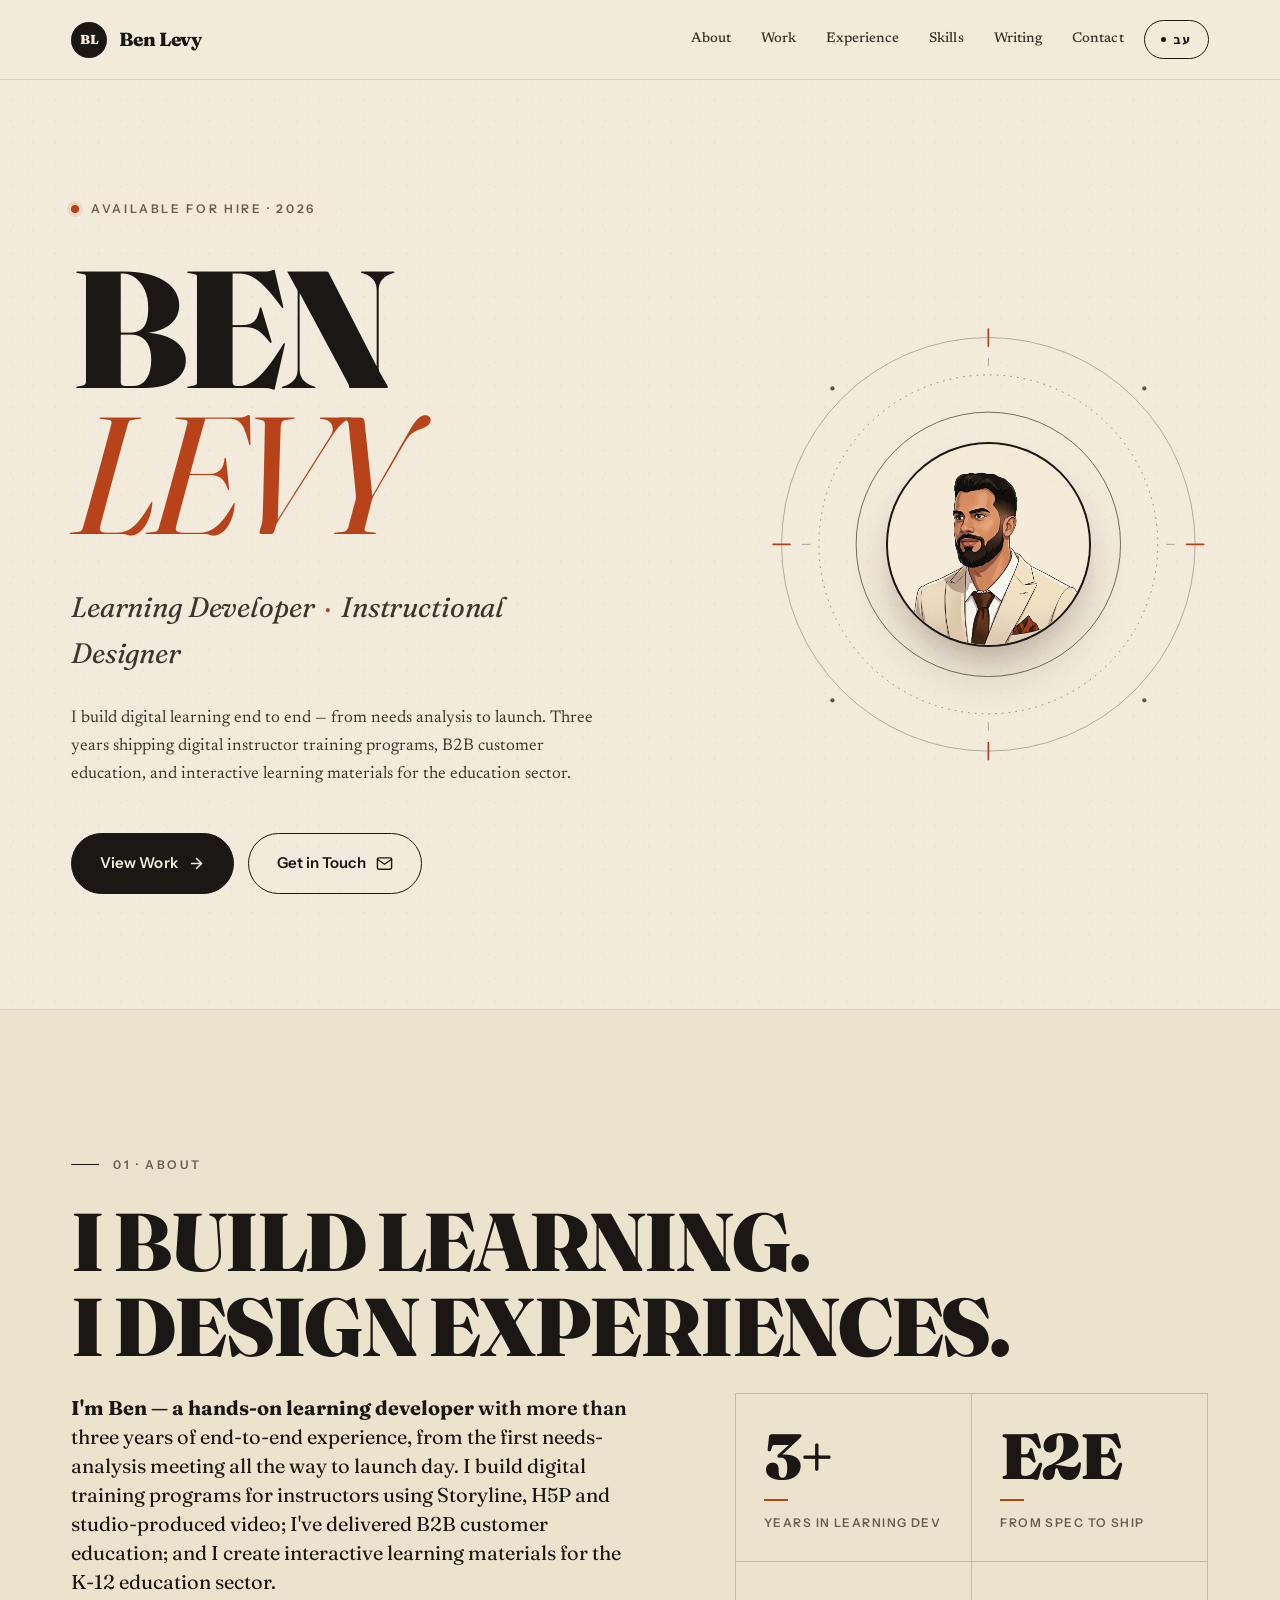
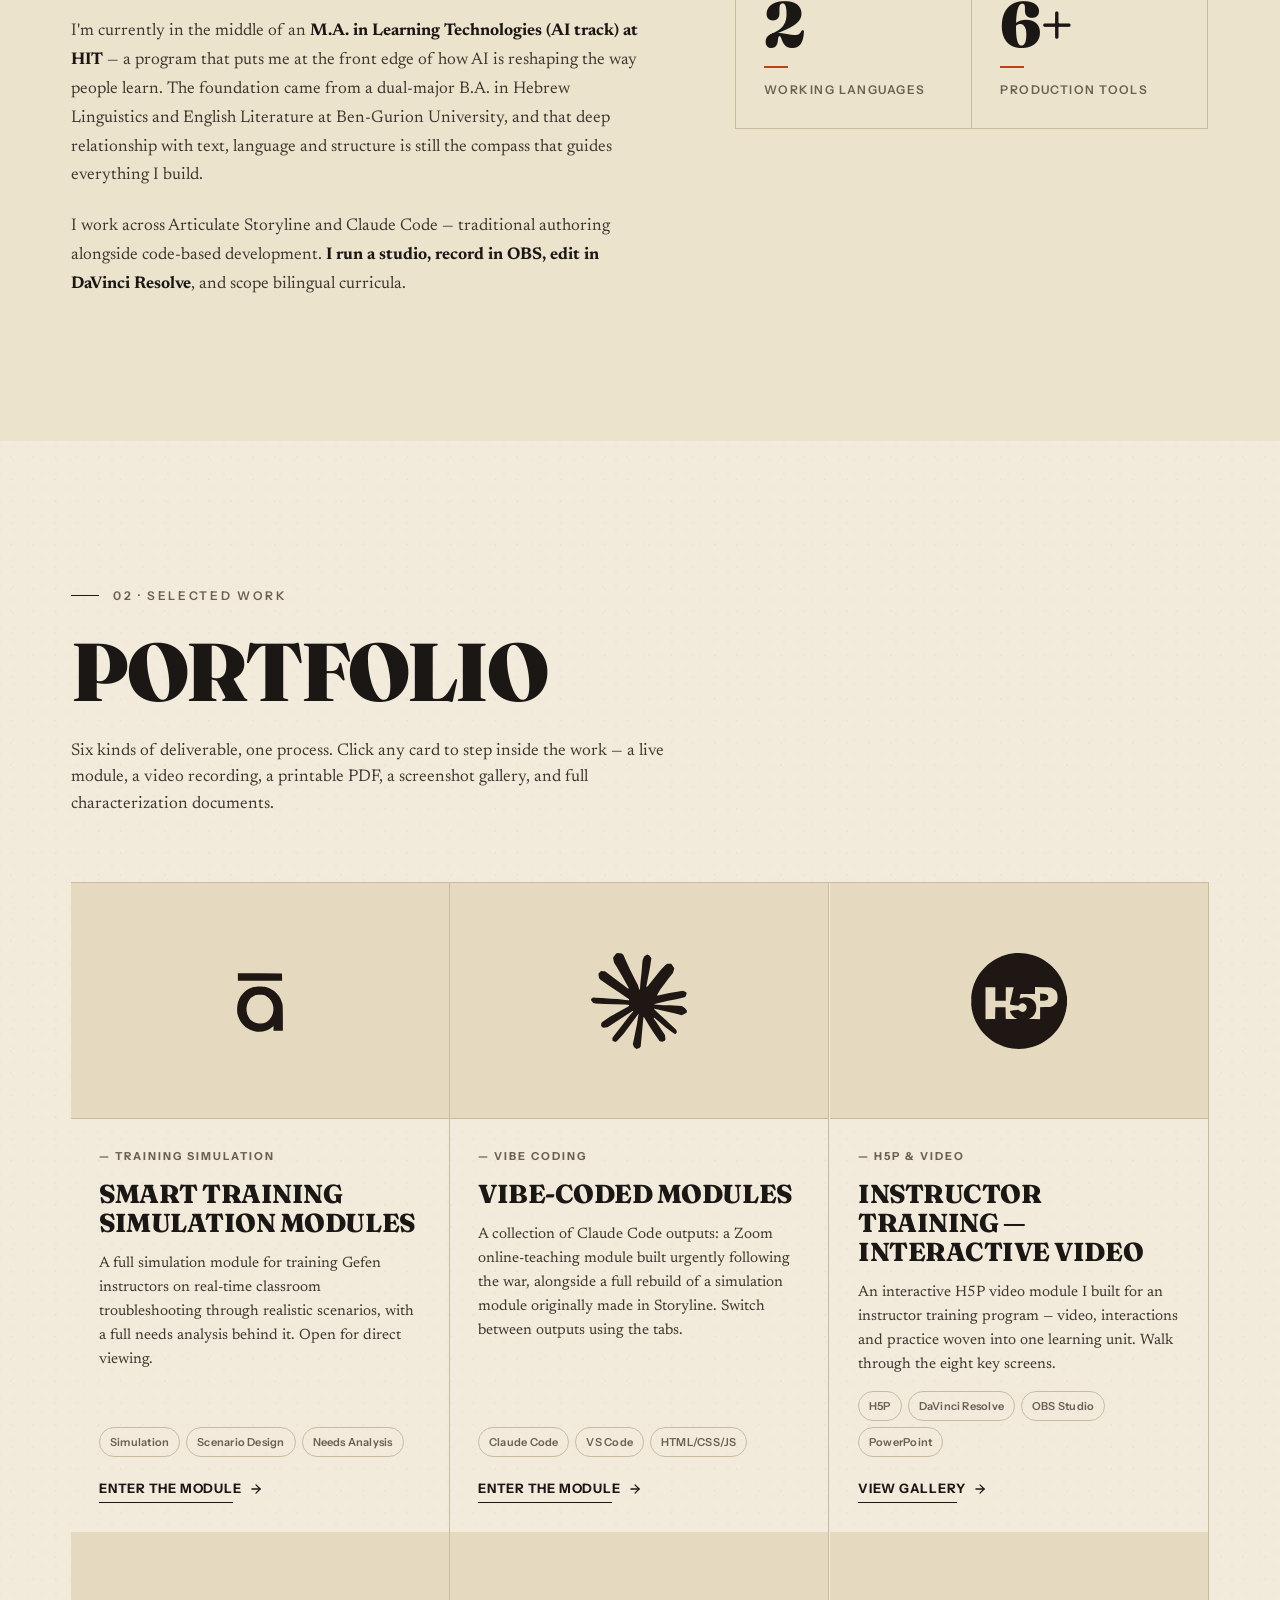
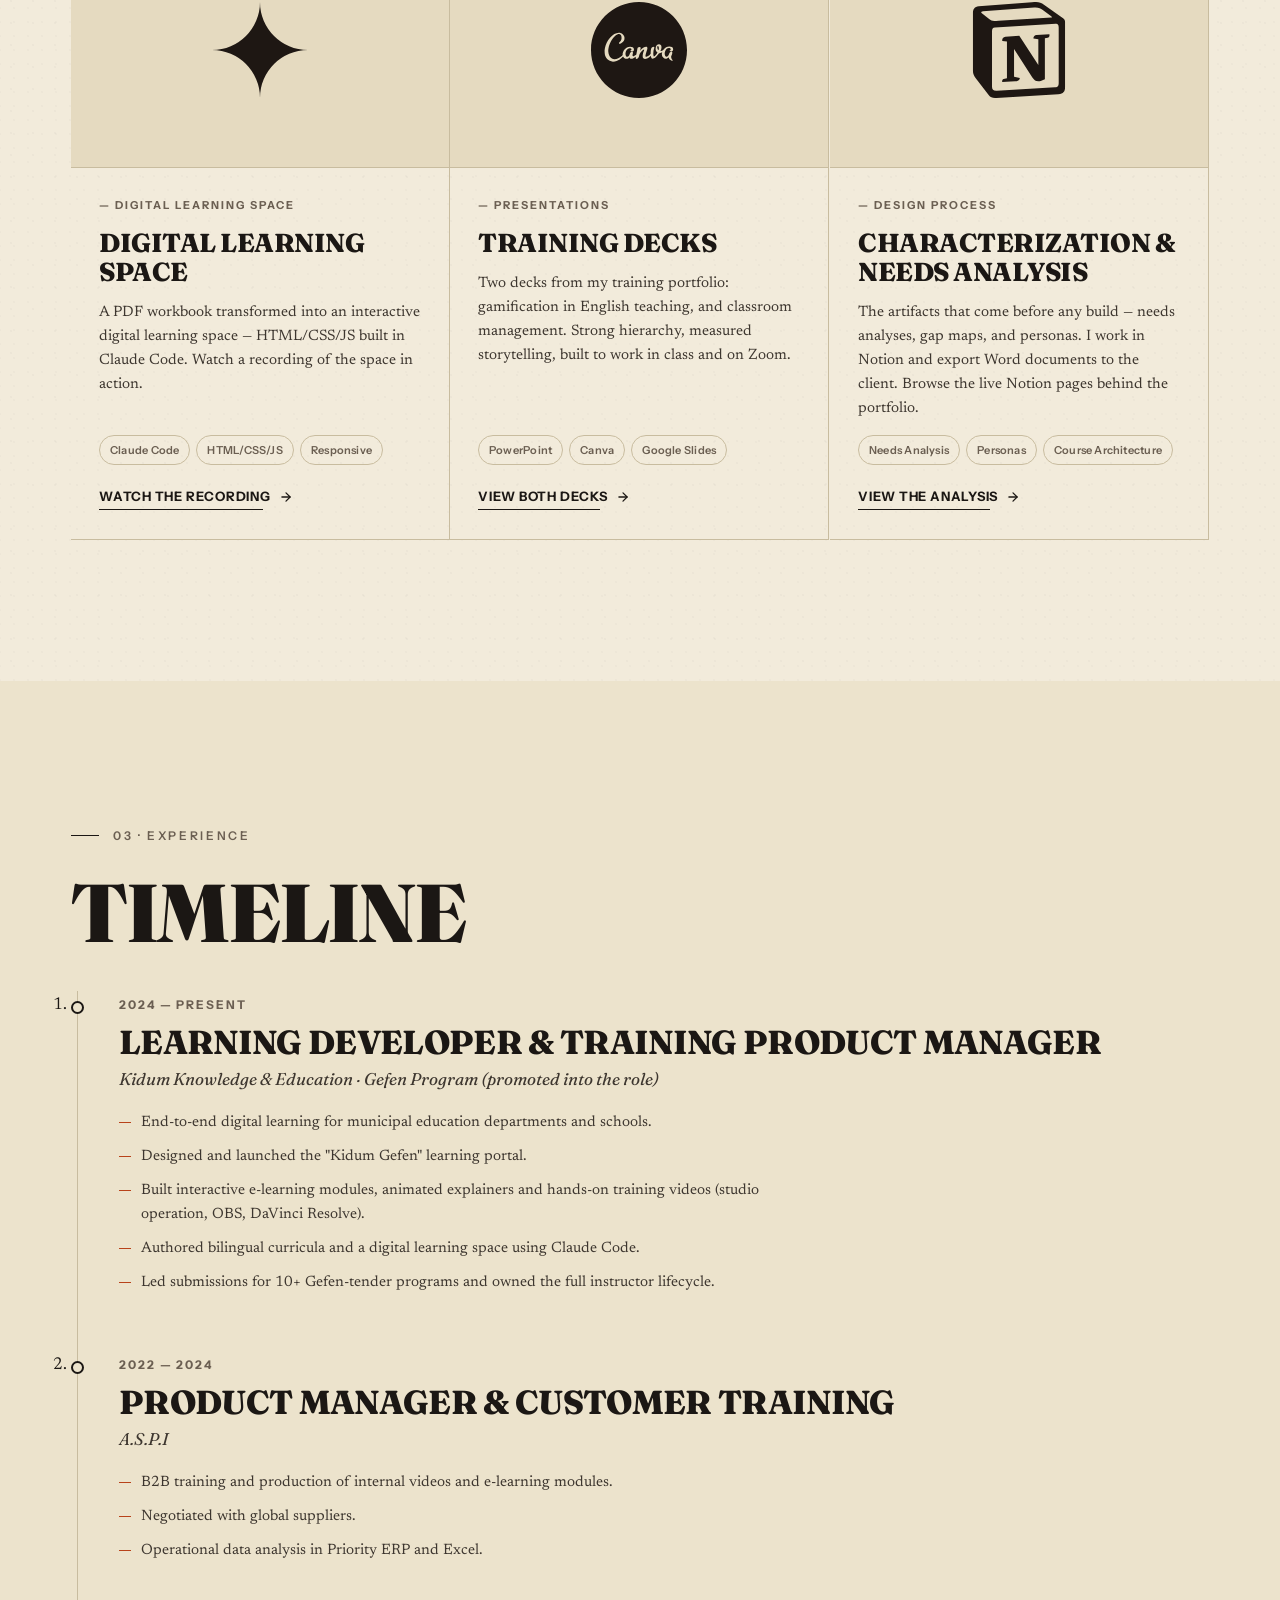
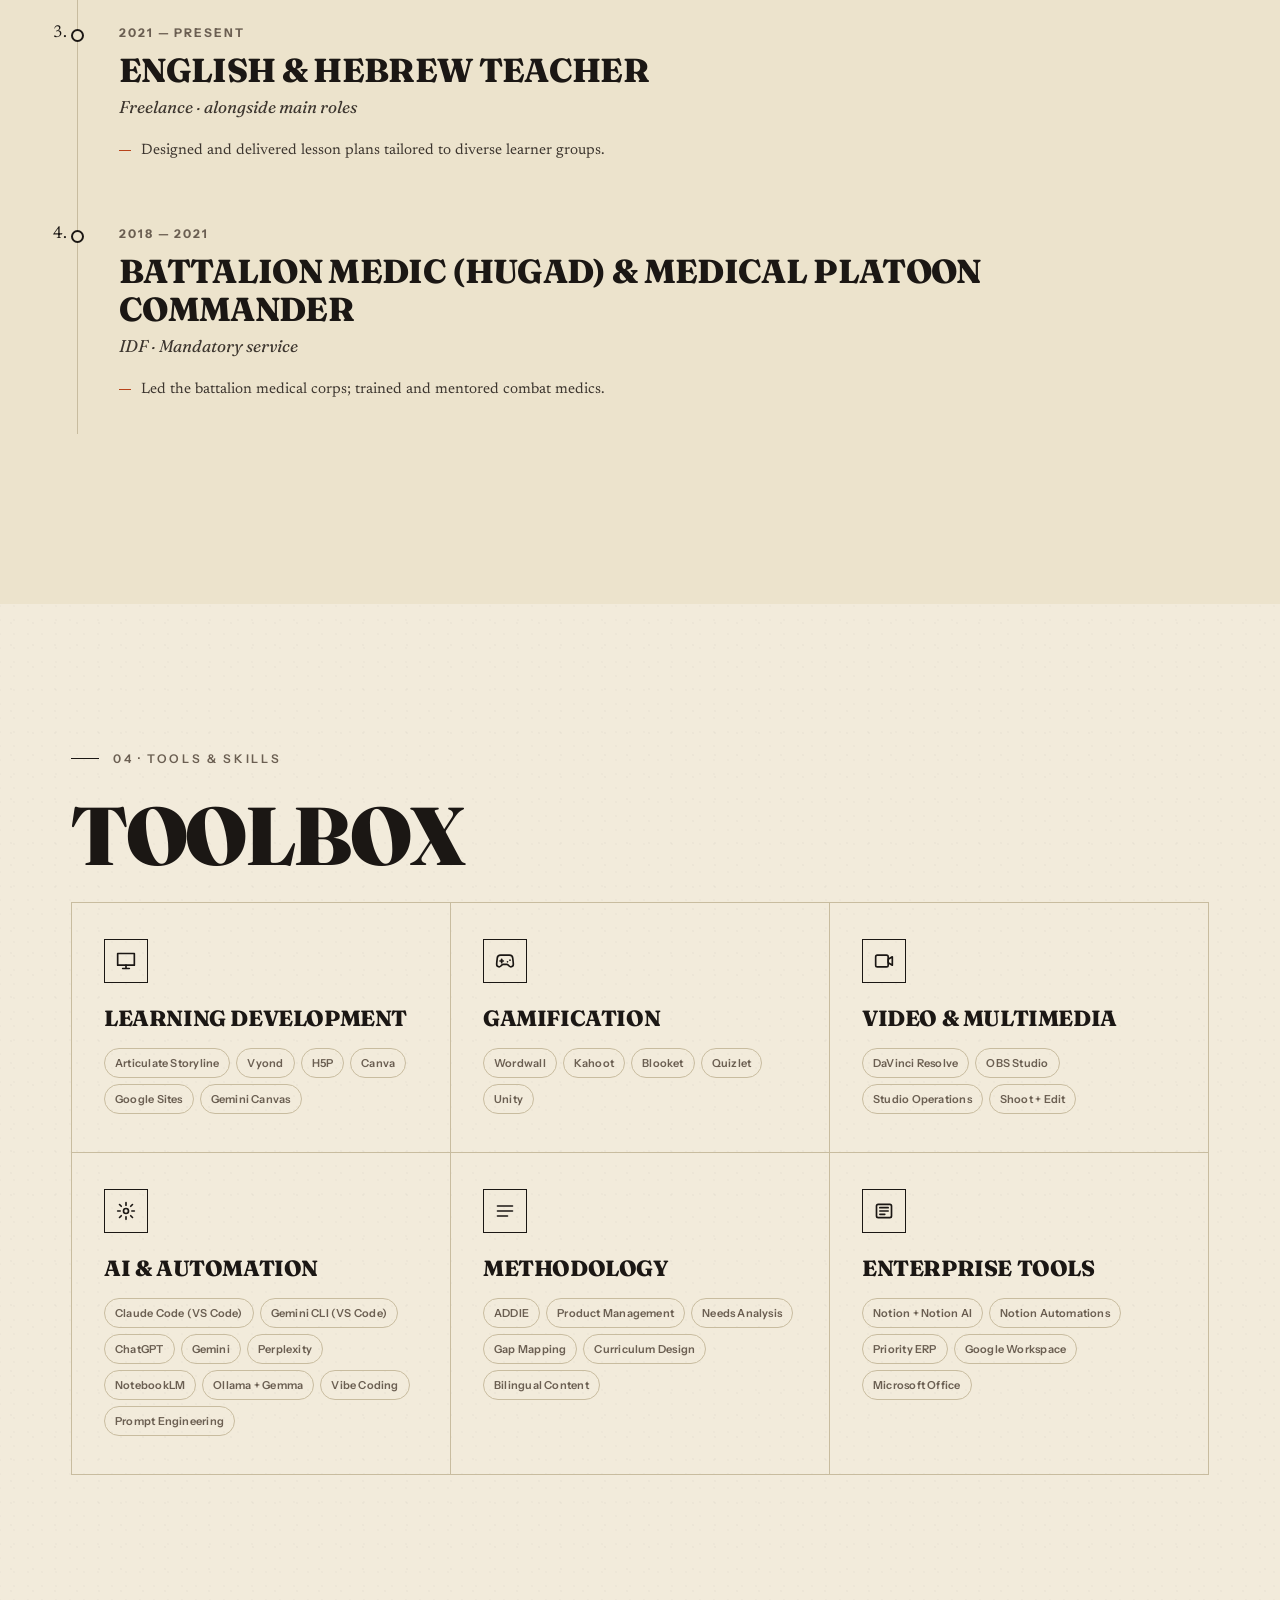
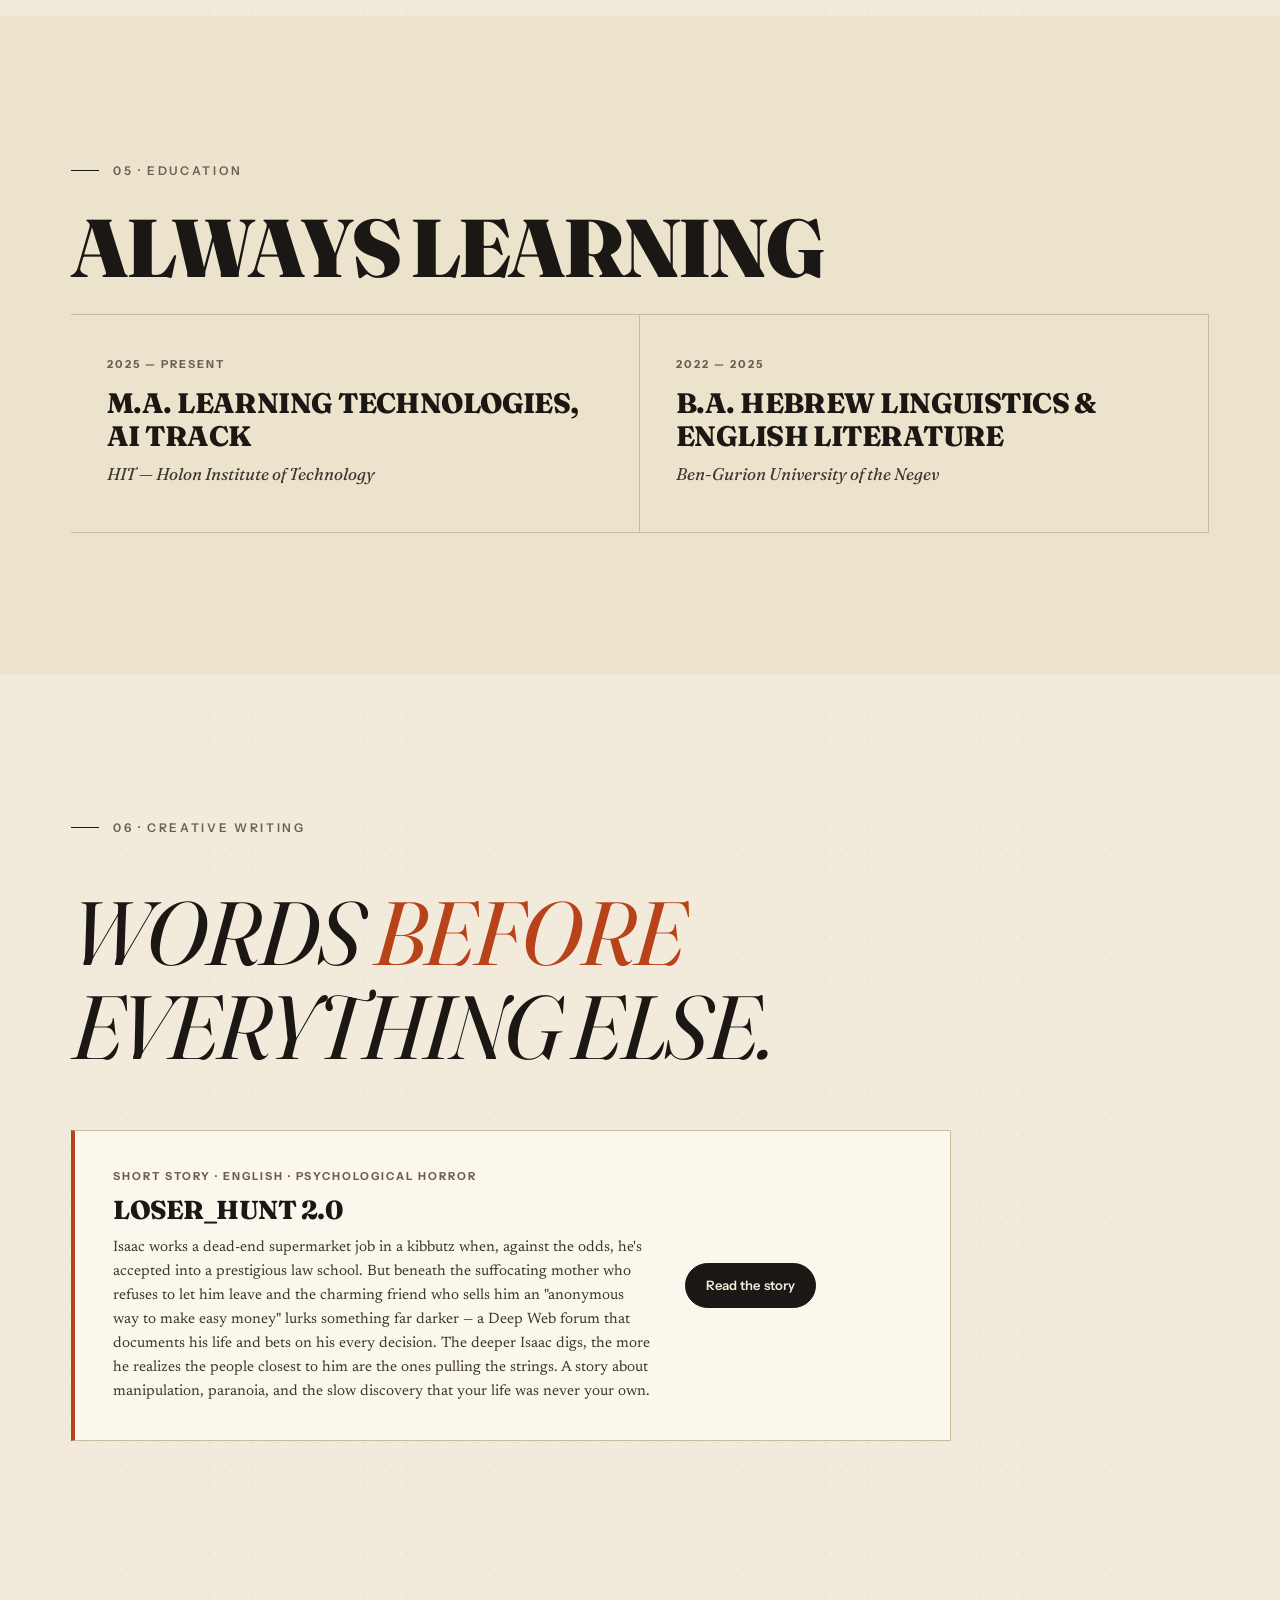
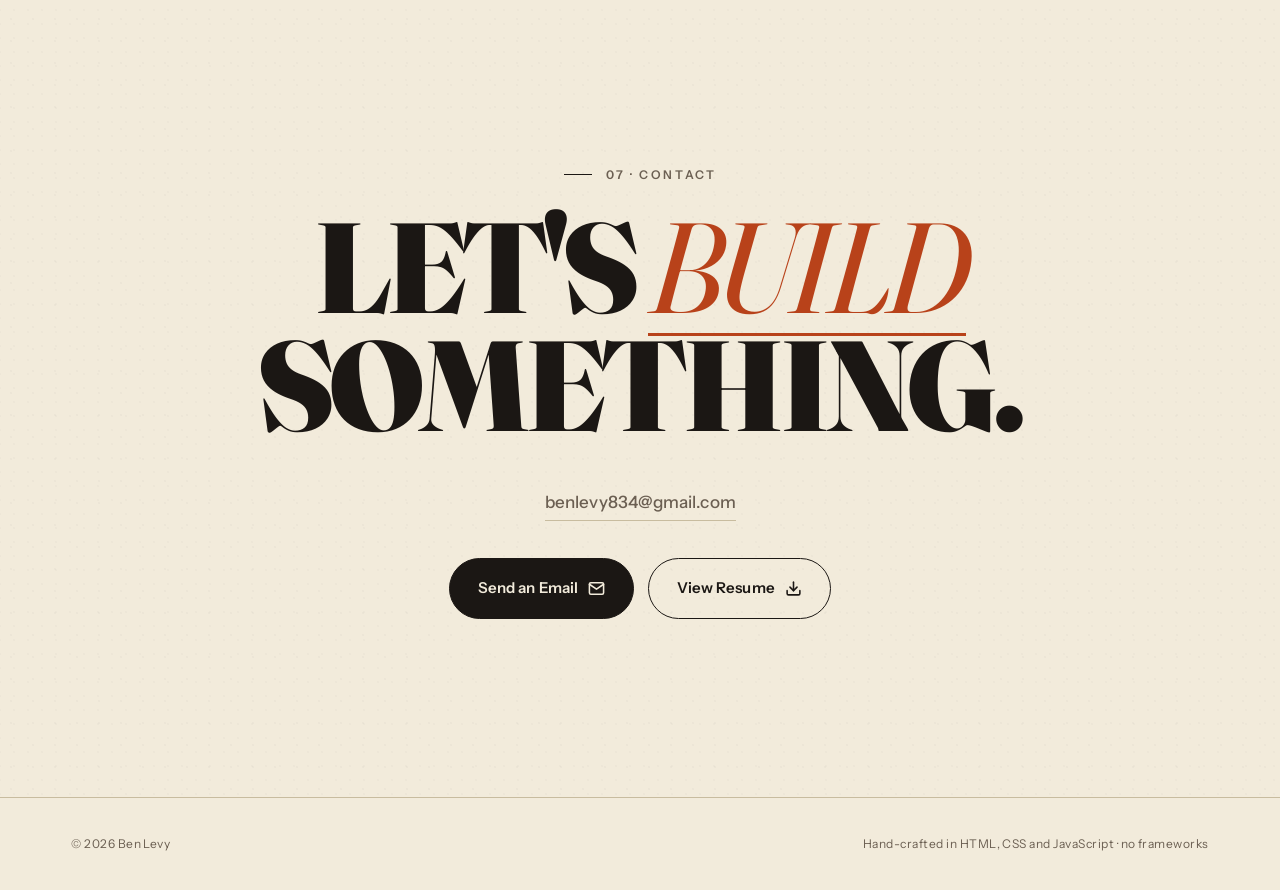
==== commit b2735b7d: "content: apply senior ID review — professional terminology fixes - Tagline: פדגוג→מעצב למידה, איש למ" ====
--- a/en/index.html
+++ b/en/index.html
@@ -65,7 +65,7 @@
             Ben <span class="accent">Levy</span>
           </h1>
           <p class="hero__tagline" data-reveal>
-            Learning Developer <span class="dot">·</span> Instructional Designer <span class="dot">·</span> L&amp;D Specialist
+            Learning Developer <span class="dot">·</span> Instructional Designer
           </p>
           <p class="hero__lede" data-reveal>
             I build digital learning end to end — from needs analysis to launch. Three years shipping digital instructor training programs, B2B customer education, and interactive learning materials for the education sector.
@@ -118,7 +118,7 @@
     <section class="section section--alt" id="about">
       <div class="container">
         <div class="section__eyebrow" data-reveal>01 · About</div>
-        <h2 class="section__title" data-reveal>I build learning.<br>I tell stories.</h2>
+        <h2 class="section__title" data-reveal>I build learning.<br>I design experiences.</h2>
 
         <div class="about__grid">
           <div class="about__text" data-reveal>
@@ -126,7 +126,7 @@
 
             <p>I'm currently in the middle of an <strong>M.A. in Learning Technologies (AI track) at HIT</strong> — a program that puts me at the front edge of how AI is reshaping the way people learn. The foundation came from a dual-major B.A. in Hebrew Linguistics and English Literature at Ben-Gurion University, and that deep relationship with text, language and structure is still the compass that guides everything I build.</p>
 
-            <p>I'm as comfortable inside Articulate Storyline as I am in an open terminal with Claude Code. <strong>I run a studio, record in OBS, edit in DaVinci Resolve</strong>, scope bilingual curricula, and own the full instructor lifecycle — because real learning development is all of those things at once.</p>
+            <p>I work across Articulate Storyline and Claude Code — traditional authoring alongside code-based development. <strong>I run a studio, record in OBS, edit in DaVinci Resolve</strong>, and scope bilingual curricula.</p>
           </div>
 
           <div class="about__stats" data-reveal>
@@ -143,8 +143,8 @@
               <div class="stat__label">Working Languages</div>
             </div>
             <div class="stat">
-              <div class="stat__num">∞</div>
-              <div class="stat__label">Curiosity</div>
+              <div class="stat__num">6+</div>
+              <div class="stat__label">Production Tools</div>
             </div>
           </div>
         </div>
@@ -395,12 +395,36 @@
                   </button>
                 </div>
               </div>
+                  <div class="modal__pane-narrative">
+                    <p><strong>The gap:</strong> English instructors in the Gefen program struggled to teach the Elementary Reading workbooks in depth. Zoom-only training wasn't enough — low availability and limited attention.</p>
+                    <p><strong>The fix:</strong> Rapid development of an H5P interactive-video module, sent out for self-study before every live session. It covers workbook structure, teaching methods (elimination, keywords, group work), and how to close lessons with gamification.</p>
+                    <h5>Interaction types I built</h5>
+                    <ul>
+                      <li>Multiple choice for immediate comprehension checks</li>
+                      <li>True/False to validate the structural rationale</li>
+                      <li>Drag &amp; Drop for matching teaching stages</li>
+                      <li>Category sorting (fact vs. interpretation)</li>
+                      <li>Floating overlays linking to Quizlet/Blooket</li>
+                    </ul>
+                    <p class="modal__video-caption">The module itself is confidential — the gallery shows eight key screens.</p>
+                  </div>
                 </div>
                 <div class="modal__video-pane" data-video-pane="b2b-video">
                   <div class="modal__embed">
                     <iframe width="560" height="315" src="https://www.youtube.com/embed/Fclw7en3Kok?si=EpBC_z0dnMZR28Qf" title="B2B Customer Training Video — A.S.P.I" frameborder="0" allow="accelerometer; autoplay; clipboard-write; encrypted-media; gyroscope; picture-in-picture; web-share" referrerpolicy="strict-origin-when-cross-origin" allowfullscreen></iframe>
                   </div>
-                  <p class="modal__video-caption">A B2B customer training video I produced while working at A.S.P.I — an auto parts import and trade group.</p>
+                  <div class="modal__pane-narrative">
+                    <p><strong>The gap:</strong> B2B clients (garages, parts retailers) needed to understand engine-oil technical specifications to recommend the right product to their customers — but the engineering knowledge was complex and inaccessible.</p>
+                    <p><strong>The solution:</strong> A short, structured training video that translates complex engineering knowledge (API specs, OEM approvals, TDS data sheets) into practical, accessible language. Built on a pedagogical structure: opens with a guided question, layers technical explanation progressively, and closes with clear business value.</p>
+                    <h5>Instructional design techniques</h5>
+                    <ul>
+                      <li>"Question to answer" structure — opens with a tangible problem to capture attention</li>
+                      <li>Complexity layering — from general principle to technical detail</li>
+                      <li>Technical-to-practical bridge — translating engineering specs into action (what to ask from the supplier)</li>
+                      <li>ROI closing — positioning quality oil investment as future cost savings</li>
+                    </ul>
+                    <p class="modal__video-caption">Produced while working at A.S.P.I — an auto parts import and trade group.</p>
+                  </div>
                 </div>
               </div>
             </template>
@@ -657,7 +681,7 @@
             <h3 class="timeline__role">Learning Developer &amp; Training Product Manager</h3>
             <div class="timeline__org">Kidum Knowledge &amp; Education · Gefen Program (promoted into the role)</div>
             <ul class="timeline__bullets">
-              <li>End-to-end digital learning for government clients and schools.</li>
+              <li>End-to-end digital learning for municipal education departments and schools.</li>
               <li>Designed and launched the "Kidum Gefen" learning portal.</li>
               <li>Built interactive e-learning modules, animated explainers and hands-on training videos (studio operation, OBS, DaVinci Resolve).</li>
               <li>Authored bilingual curricula and a digital learning space using Claude Code.</li>
@@ -690,7 +714,7 @@
             <h3 class="timeline__role">Battalion Medic (Hugad) &amp; Medical Platoon Commander</h3>
             <div class="timeline__org">IDF · Mandatory service</div>
             <ul class="timeline__bullets">
-              <li>Command, training and full responsibility for a team — where I learned what it actually takes to lead and execute under pressure.</li>
+              <li>Led the battalion medical corps; trained and mentored combat medics.</li>
             </ul>
           </li>
         </ol>
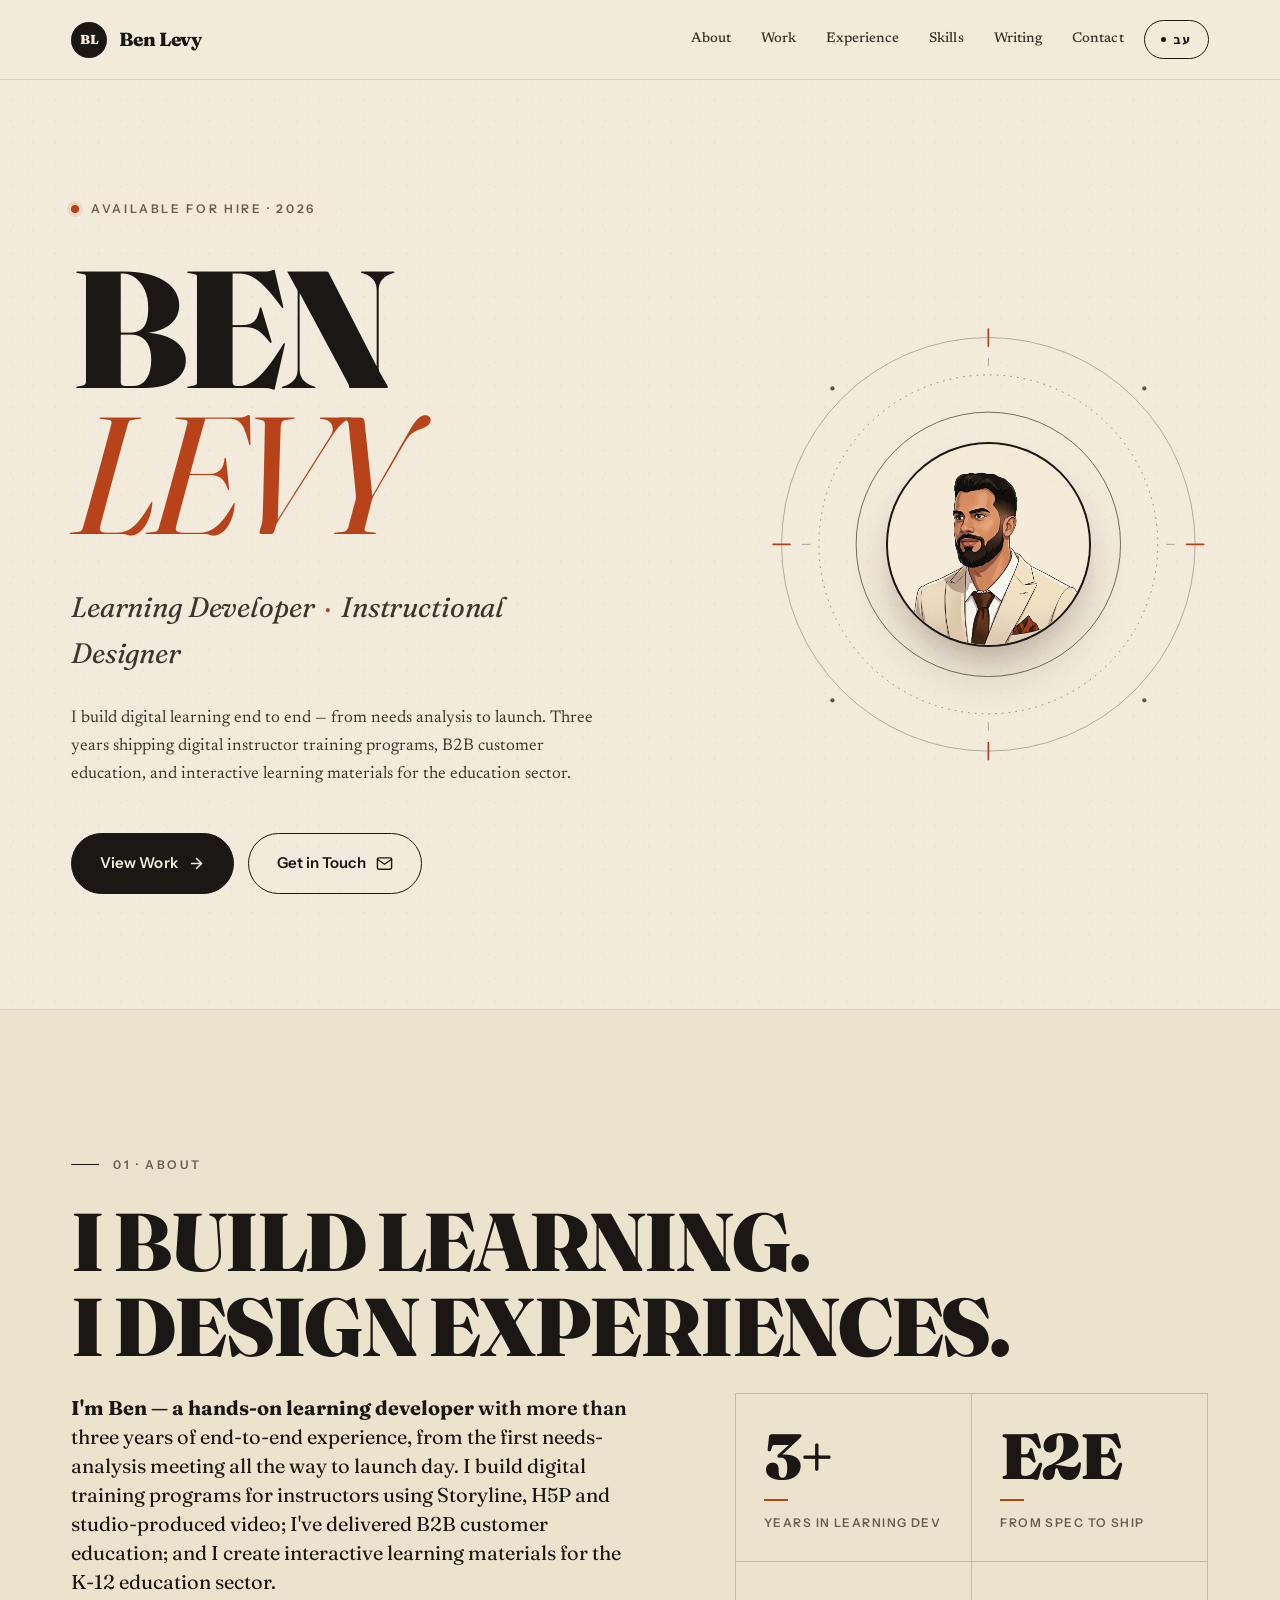
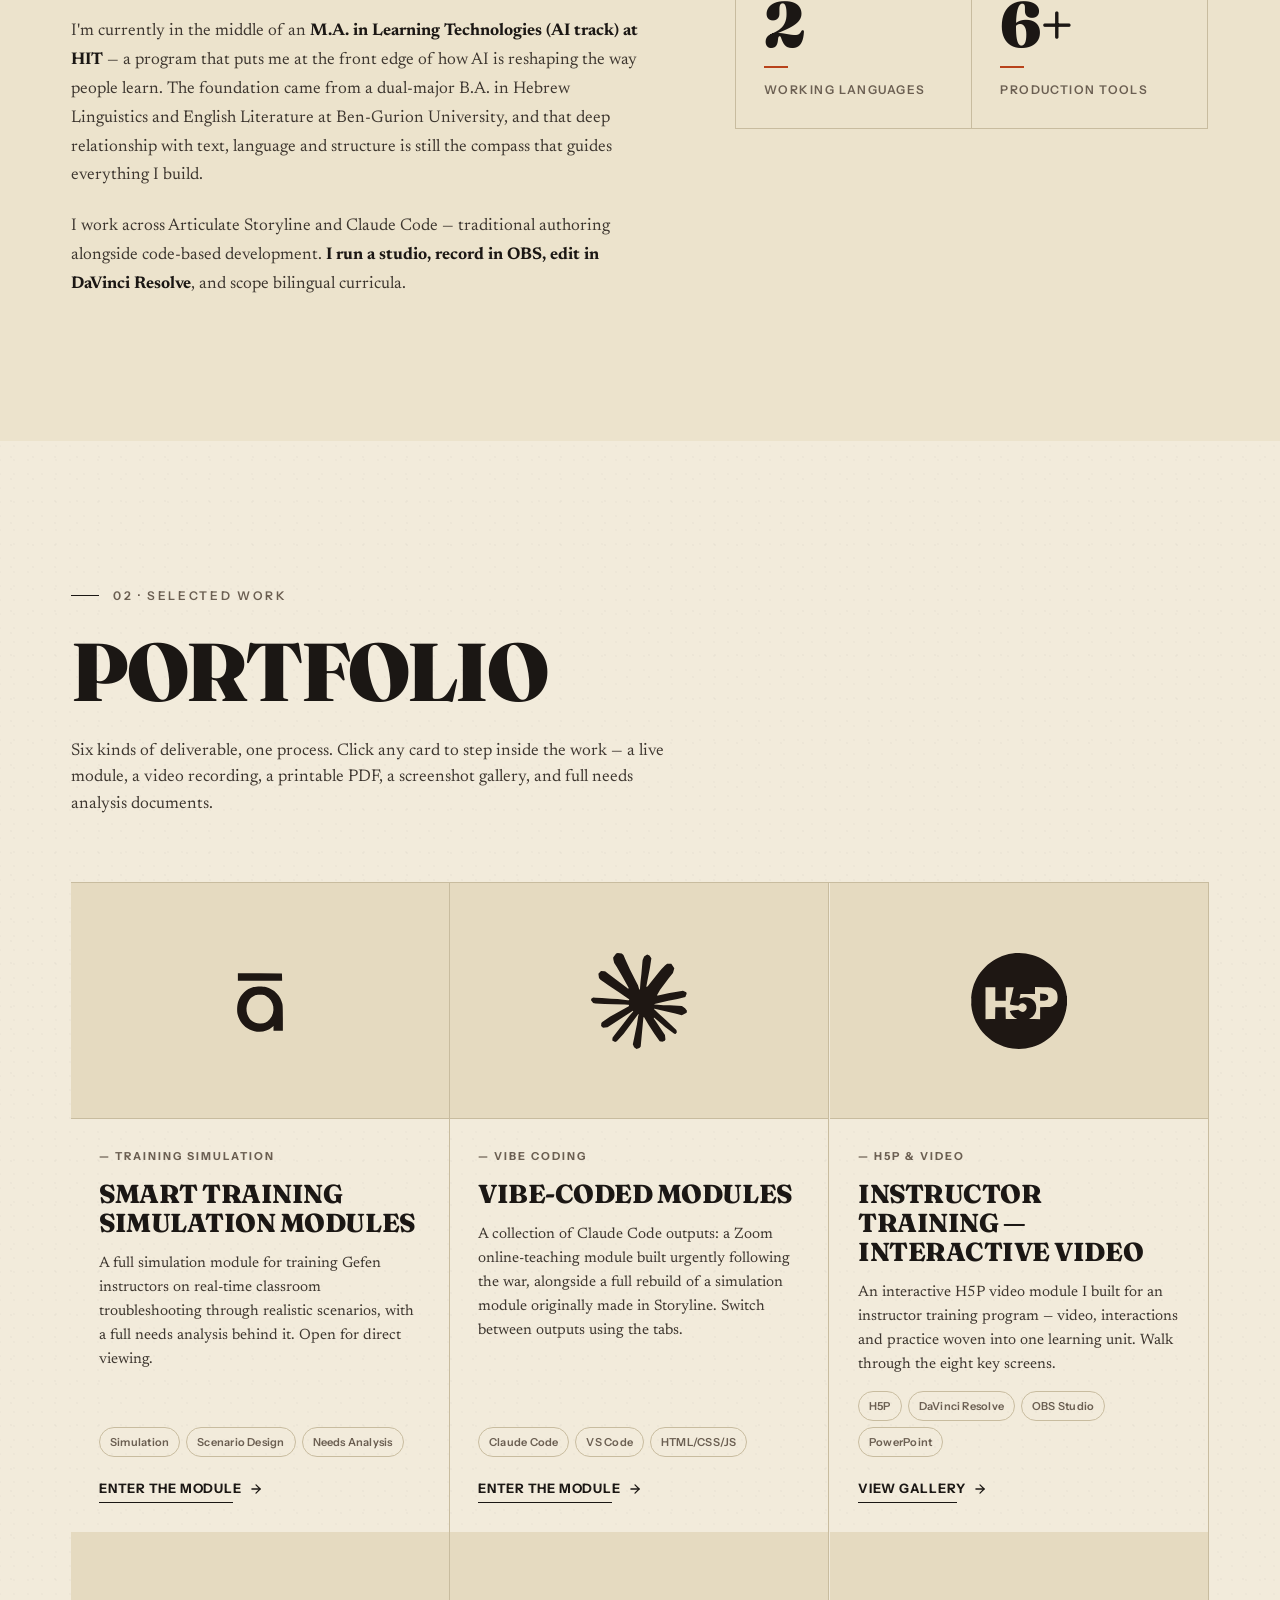
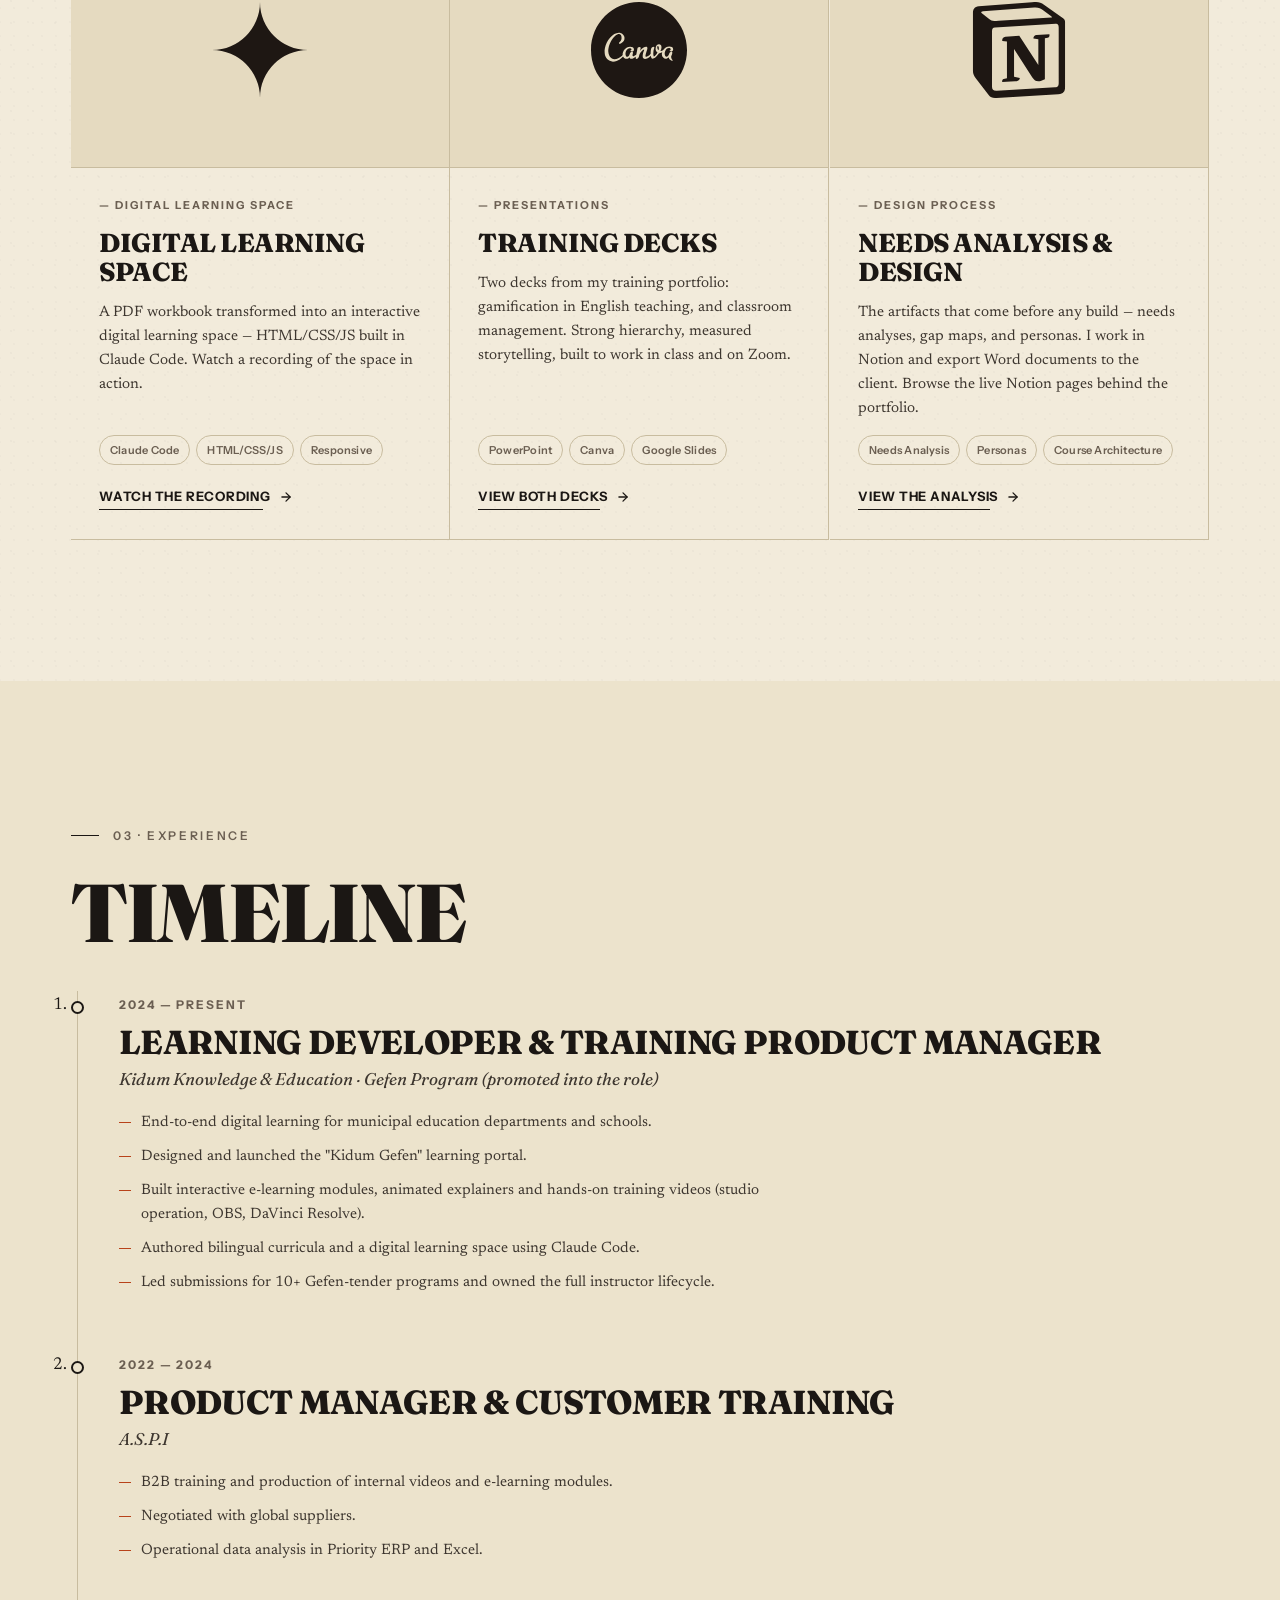
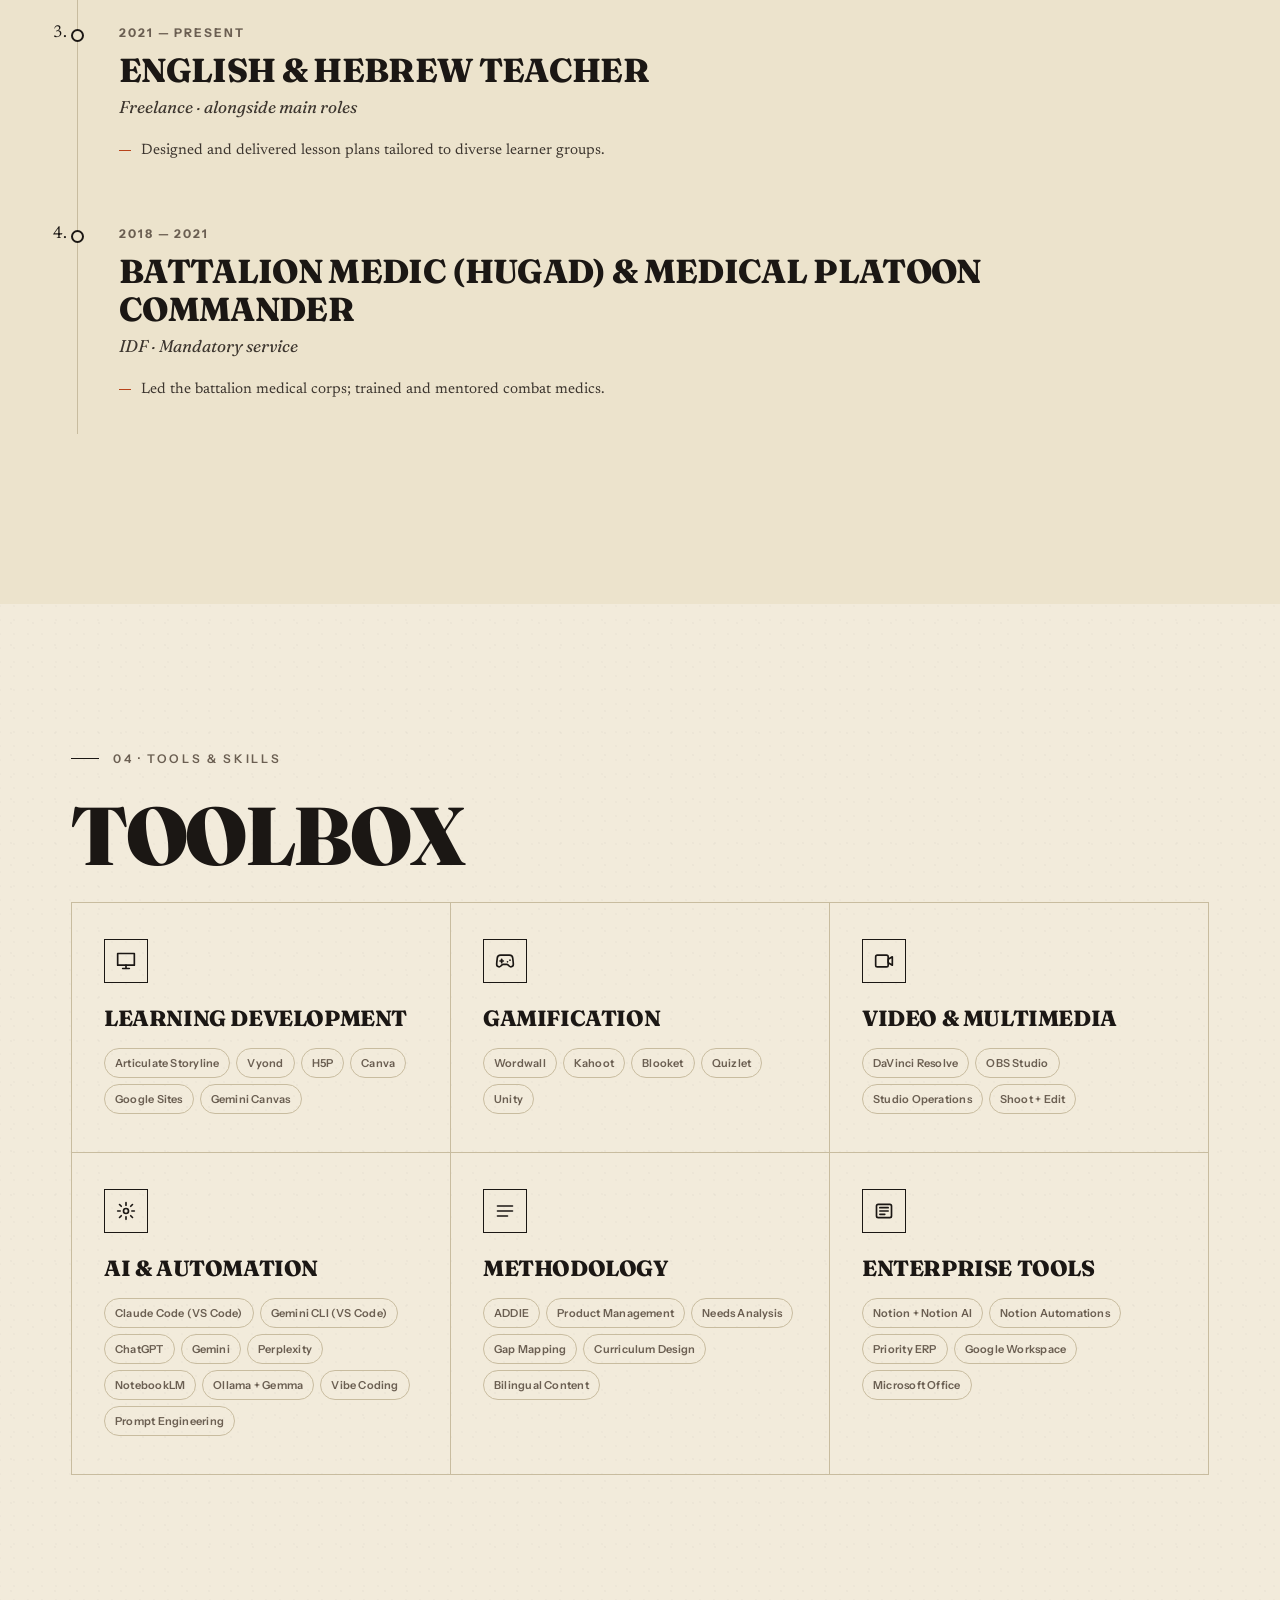
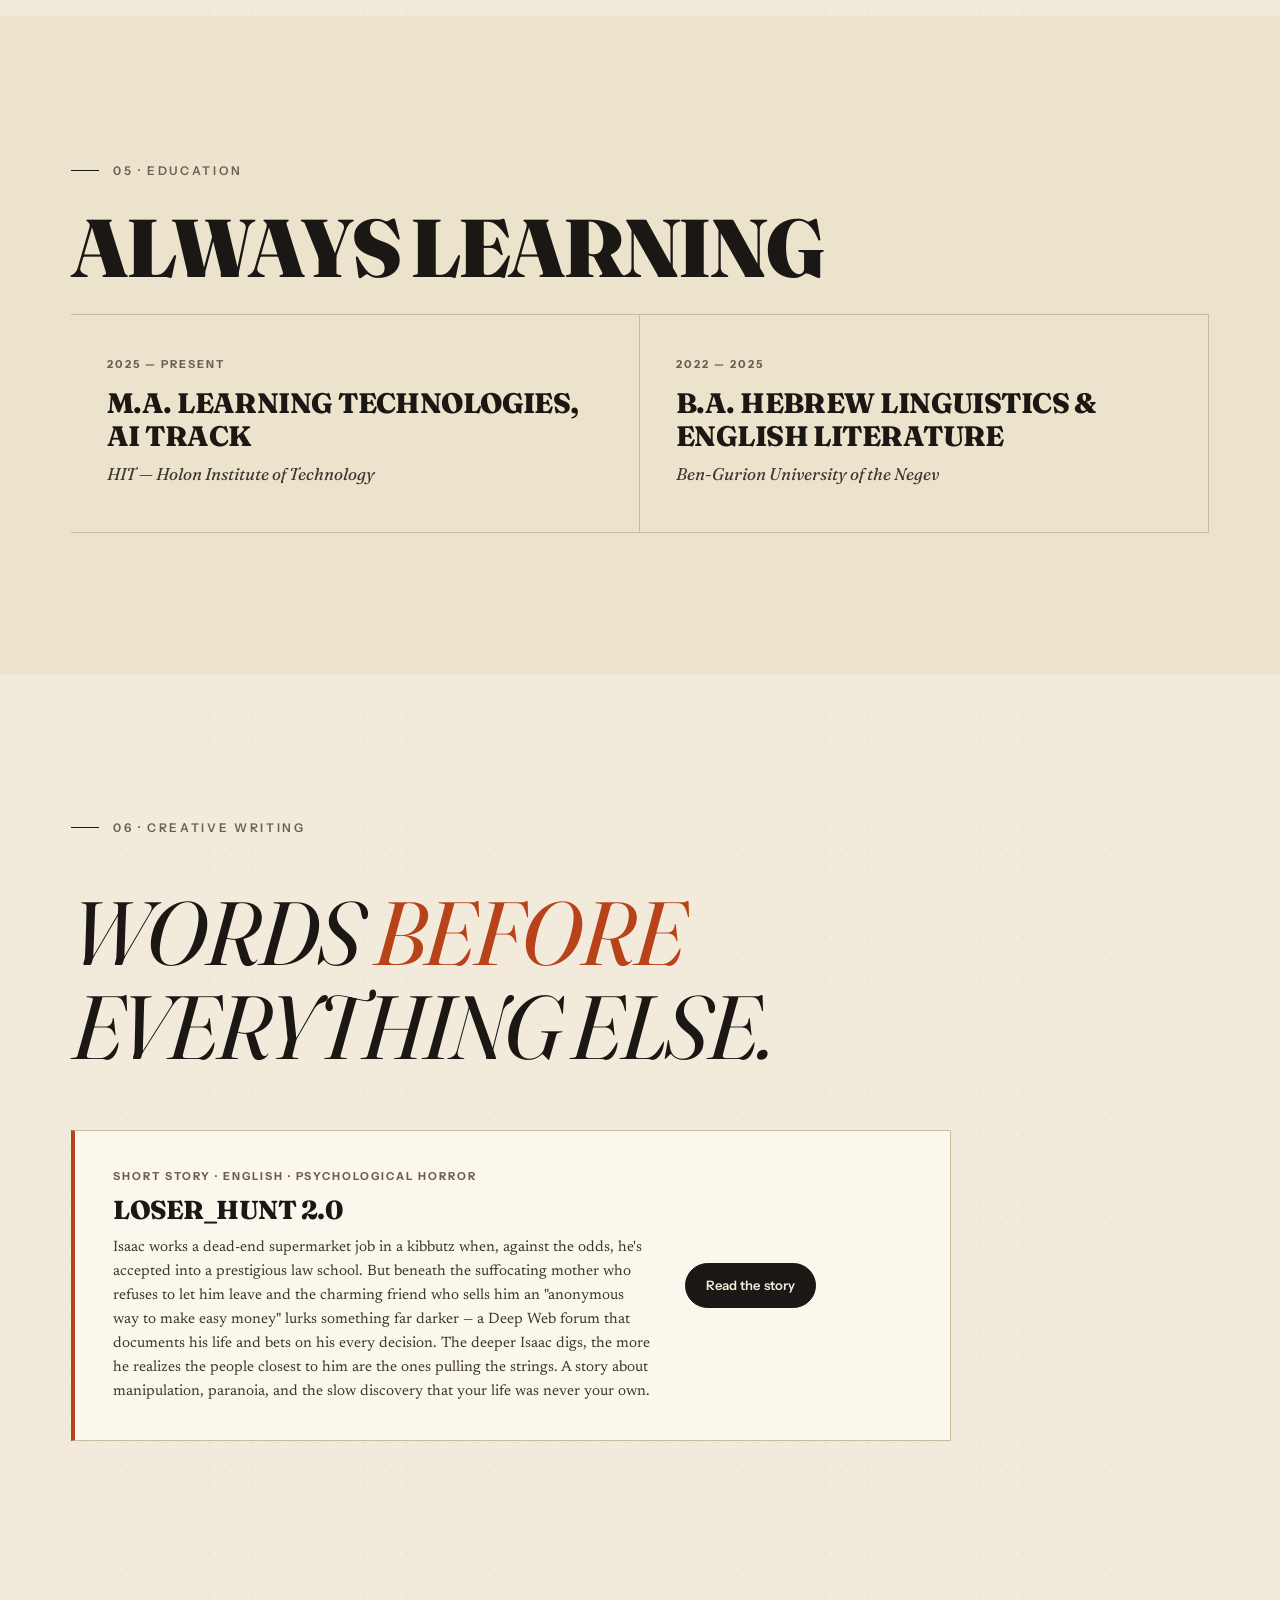
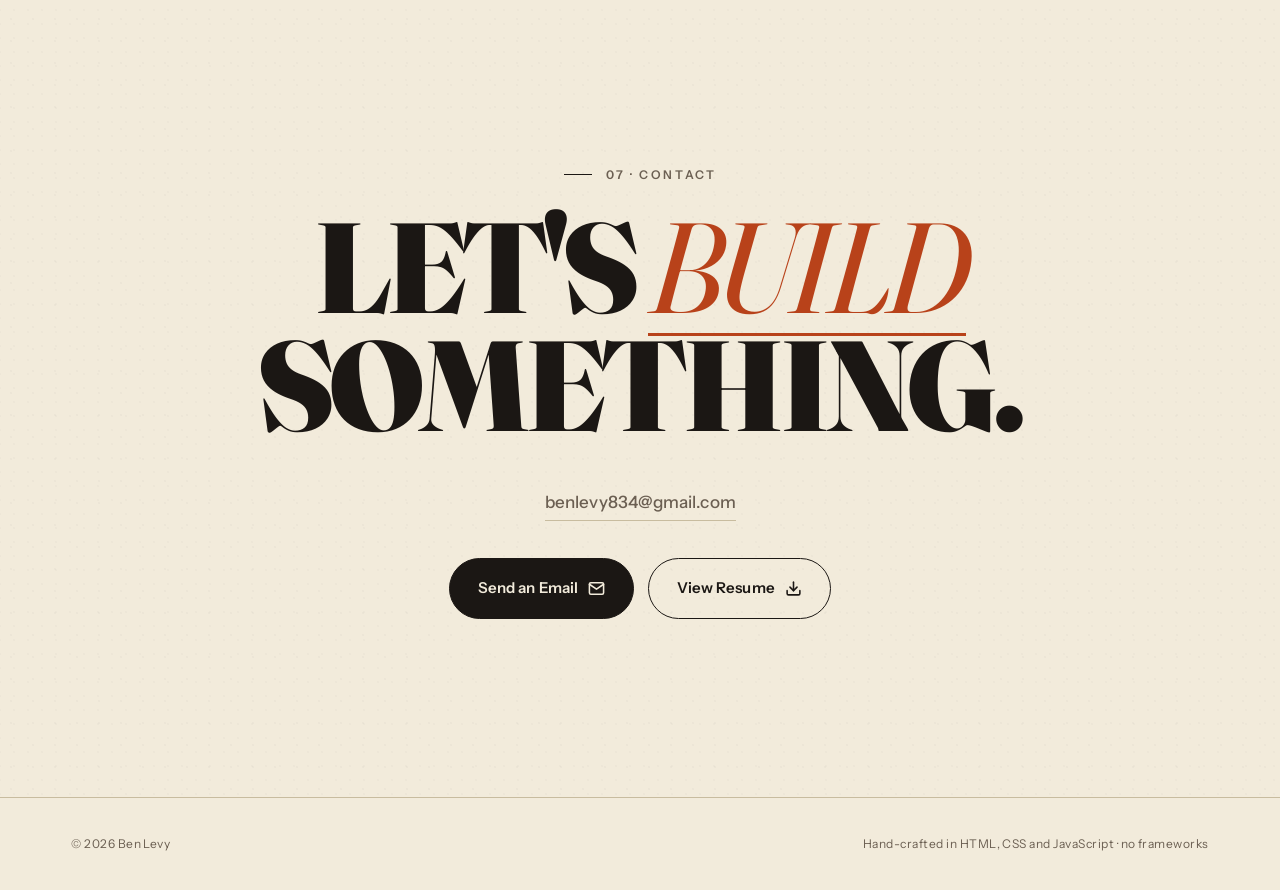
==== commit 6342c9c3: "content: professional ID terminology across all deliverable descriptions - Card 1: module structure " ====
--- a/en/index.html
+++ b/en/index.html
@@ -156,7 +156,7 @@
       <div class="container">
         <div class="section__eyebrow" data-reveal>02 · Selected Work</div>
         <h2 class="section__title" data-reveal>Portfolio</h2>
-        <p class="section__lede" data-reveal>Six kinds of deliverable, one process. Click any card to step inside the work — a live module, a video recording, a printable PDF, a screenshot gallery, and full characterization documents.</p>
+        <p class="section__lede" data-reveal>Six kinds of deliverable, one process. Click any card to step inside the work — a live module, a video recording, a printable PDF, a screenshot gallery, and full needs analysis documents.</p>
 
         <div class="work__grid">
 
@@ -180,10 +180,10 @@
                 <li>Classic pedagogical tools for handling tech failures</li>
                 <li>Technological tools for handling non-tech failures</li>
                 <li>Visual simulations built on real field cases</li>
-                <li>Strengthening the sense of belonging and responsibility as an org representative</li>
+                <li>Closing: professional reflection and organizational identity framing</li>
               </ul>
               <h5>Behind the build</h5>
-              <p>The module was built after a full needs analysis — gap identification, mapping across perception/knowledge/skill, defining interim goals, and building personas of the actual instructor in the field. The full characterization document is available for download.</p>
+              <p>The module was built after a full needs analysis — gap identification, mapping across perception/knowledge/skill, defining interim goals, and building personas of the actual instructor in the field. The full needs analysis document is available for download.</p>
             </template>
             <template data-downloads>
               <a href="https://benlevy834.github.io/kidum-simulation-course/" target="_blank" rel="noopener">Open module in new window</a>
@@ -216,7 +216,7 @@
             data-tag="Vibe Coding"
             data-title="Vibe-Coded Modules"
             data-tools="Claude Code|VS Code|HTML|CSS|JavaScript|Git"
-            data-detail="A collection of Vibe Coding outputs built directly in Claude Code — every HTML/CSS/JS line written by me (with AI pairing), every pixel under my control, every result working across browsers and screen sizes. No closed export files, no vendor dependency, no licensing. Switch between outputs using the tabs at the top of the window."
+            data-detail="A collection of Vibe Coding outputs built directly in Claude Code — all HTML/CSS/JS written with AI pairing, with full control over code and design. Every result works across browsers and screen sizes. Static HTML output — platform-independent, deployable to any environment. Switch between outputs using the tabs at the top of the window."
             data-status="">
             <template data-embed>
               <style>
@@ -283,14 +283,14 @@
                 <h5>Gafen Simulation — Code vs. Storyline</h5>
                 <p><strong>The real test:</strong> I took the same simulation module that lives in the first card — the one built in Storyline — and rebuilt it from scratch in pure code. Same experience, same design, same scenarios, no authoring tool involved. Open both accordions above to compare code vs. original.</p>
                 <h5>The skill that starts from PowerPoint and ends in a Storyline-style module</h5>
-                <p>Beyond the manual rebuild, I built a <strong>personal Claude Code skill</strong> that takes a PowerPoint deck, runs a Vibe Coding dialogue with me about pedagogical structure and scenarios, and ends with an HTML module in the Storyline style — not a Storyline file, but a module that behaves and looks like one. The skill is part of the philosophy: when the standard tool is too slow, I build a better one for myself.</p>
+                <p>Beyond the manual rebuild, I built a <strong>personal Claude Code skill</strong> that takes a PowerPoint deck, runs a Vibe Coding dialogue with me about pedagogical structure and scenarios, and ends with an HTML module in the Storyline style — not a Storyline file, but a module that behaves and looks like one. The skill is part of the philosophy: when the traditional tool doesn't fit the requirements, I know the alternatives.</p>
                 <p>This approach lets me break out of traditional authoring-tool constraints — faster development, full design freedom, and technical control down to the event-on-the-page level.</p>
               </section>
               <section data-narrative-for="online sim">
                 <h5>Why it matters</h5>
                 <ul>
                   <li>Zero licensing — output is plain static HTML</li>
-                  <li>Real responsiveness, not "compatibility"</li>
+                  <li>Full responsiveness across all screen sizes</li>
                   <li>Content updates in 30 seconds via text editing</li>
                   <li>Every change tracked in Git — full history</li>
                   <li>Instant deploy to GitHub Pages or the client's environment</li>
@@ -502,7 +502,7 @@
               </div>
             </template>
             <template data-narrative>
-              <p>This project demonstrates what I do best: take a static deliverable (a printed PDF workbook) and turn it into a living digital learning experience — for both the student and the teacher. The original workbook was solid, but paper is frozen. The digital space lets people learn, practice, and track learning in real time.</p>
+              <p>This project demonstrates what I do best: take a static deliverable (a printed PDF workbook) and turn it into a living digital learning experience — for both the student and the teacher. The original workbook was solid, but print material is limited in tracking and adaptability. The digital space lets people learn, practice, and track learning in real time.</p>
               <h5>Student side</h5>
               <ul>
                 <li>Interactive access to all chapters and sections</li>
@@ -517,7 +517,7 @@
                 <li>Export class data as a CSV file for external analysis</li>
               </ul>
               <h5>Why it matters</h5>
-              <p>This space proves the Vibe Coding approach isn't just theory — it produces complete, two-sided deliverables (student + teacher) in actual use with a real client.</p>
+              <p>This space is in use with a real client — a complete solution with both a student-facing and a teacher-facing environment in a single digital platform.</p>
             </template>
             <div class="card__thumb card__thumb--brand">
               <img class="brand-mark" src="../assets/img/logos/gemini.svg" alt="Google Gemini" loading="lazy">
@@ -572,7 +572,7 @@
             <template data-narrative>
               <p>When I build a deck I start with "what does the learner need to remember at the end?" and only then work backwards — hierarchy, pacing, and content distribution across slides. The decks shown here are part of my internal training portfolio at Kidum.</p>
               <h5>The right tool for the content</h5>
-              <p>The two decks here illustrate a deliberate choice. <strong>"Gamification in Teaching" was built in Canva</strong> because colorful, playful, experience-driven content needs a tool that's begging for flexible templates, icons, and a young aesthetic. <strong>"What Is Classroom Management" was built in PowerPoint</strong> because pedagogical, structured, professional content needs typographic control, consistency, and a register that reads as a serious training. The tool is part of the message.</p>
+              <p>The two decks here illustrate a deliberate choice. <strong>"Gamification in Teaching" was built in Canva</strong> because colorful, playful, experience-driven content needs a tool with high design flexibility, icons, and a young aesthetic. <strong>"What Is Classroom Management" was built in PowerPoint</strong> because pedagogical, structured, professional content needs typographic control, consistency, and a register that reads as a serious training. The tool is part of the message.</p>
               <h5>My approach</h5>
               <ul>
                 <li>Slides carry a balanced amount of information — substantive enough to serve as self-study material later, never so empty that they fall apart outside the live session</li>
@@ -610,26 +610,26 @@
           <!-- Card 6 -->
           <article class="card" data-reveal data-card
             data-tag="Design Process"
-            data-title="Characterization &amp; Needs Analysis"
+            data-title="Needs Analysis &amp; Design"
             data-tools="Needs Analysis|Gap Mapping|Personas|Success Metrics|Course Architecture"
-            data-detail="The work you don't see in the final deliverable, but without which nothing holds together. Every module I build starts with a characterization document — gap identification, needs mapping, persona work, and interim goal definition. I work in Notion as my primary canvas and export the Word documents that go to the client.">
+            data-detail="The work you don't see in the final deliverable, but without which nothing holds together. Every module I build starts with a needs analysis — gap identification, needs mapping, persona work, and interim goal definition. I work in Notion as my primary canvas and export the Word documents that go to the client.">
             <template data-embed>
               <div class="modal__split">
                 <div class="modal__split-item">
                   <h5>Smart Training <span style="font-family: var(--font-ui); font-size: 11px; font-weight: 700; letter-spacing: 0.14em; text-transform: uppercase; color: var(--accent);">· Notion</span></h5>
-                  <p>This is the same characterization that became the DOCX available for download below — the live version where the work actually happens, before being exported for the client.</p>
-                  <img src="../assets/portfolio/notion/notion-smart-training.png" alt="Notion page — Smart Training characterization" data-zoomable style="width: 100%; height: auto; border-radius: 8px; margin-top: 12px;">
+                  <p>This is the same needs analysis that became the DOCX available for download below — the live version where the work actually happens, before being exported for the client.</p>
+                  <img src="../assets/portfolio/notion/notion-smart-training.png" alt="Notion page — Smart Training needs analysis" data-zoomable style="width: 100%; height: auto; border-radius: 8px; margin-top: 12px;">
                 </div>
                 <div class="modal__split-item">
                   <h5>Digital Learning Space <span style="font-family: var(--font-ui); font-size: 11px; font-weight: 700; letter-spacing: 0.14em; text-transform: uppercase; color: var(--accent);">· Notion</span></h5>
-                  <p>A separate characterization — the Basic Reading workbook. This project lives in the "Digital Learning Space" card above. Two characterizations, two different projects, the same working structure.</p>
-                  <img src="../assets/portfolio/notion/notion-digital-space.png" alt="Notion page — Digital Learning Space characterization" data-zoomable style="width: 100%; height: auto; border-radius: 8px; margin-top: 12px;">
+                  <p>A separate needs analysis — the Basic Reading workbook. This project lives in the "Digital Learning Space" card above. Two analyses, two different projects, the same working structure.</p>
+                  <img src="../assets/portfolio/notion/notion-digital-space.png" alt="Notion page — Digital Learning Space needs analysis" data-zoomable style="width: 100%; height: auto; border-radius: 8px; margin-top: 12px;">
                 </div>
               </div>
             </template>
             <template data-narrative>
-              <p>Before I touch Storyline, H5P, or Claude Code — I write. A good characterization document is the difference between a module that impresses and a module that solves a real problem. Every project in my portfolio has one of these sitting behind it.</p>
-              <h5>My template for any characterization</h5>
+              <p>Before I touch Storyline, H5P, or Claude Code — I write. A solid needs analysis is the difference between an attractive deliverable and one that achieves its learning objectives. Every project in my portfolio has one of these sitting behind it.</p>
+              <h5>My template for any needs analysis</h5>
               <ul>
                 <li><strong>Organizational context</strong> — what the client does and how they make money</li>
                 <li><strong>Learning gap</strong> — split across perception, knowledge, and skill</li>
@@ -639,17 +639,17 @@
                 <li><strong>Module concept</strong> — the pedagogical through-line</li>
               </ul>
               <h5>Example: Smart Training Simulation</h5>
-              <p>The document available for download below is the full characterization behind the simulation module in Card 1 — training Gefen instructors on real-time classroom disruption handling. It covers every stage: Kidum's organizational needs, the instructor gap mapped across perception/knowledge/skill, two full personas (Omri and Re'ut), interim goal definition, and the pedagogical decision to use simulation as the through-line.</p>
+              <p>The document available for download below is the full needs analysis behind the simulation module in Card 1 — training Gefen instructors on real-time classroom disruption handling. It covers every stage: Kidum's organizational needs, the instructor gap mapped across perception/knowledge/skill, two full personas (Omri and Re'ut), interim goal definition, and the pedagogical decision to use simulation as the through-line.</p>
             </template>
             <template data-downloads>
-              <a href="../assets/portfolio/storyline/needs-analysis-backup-plans.docx" download>Smart Training Characterization (DOCX)</a>
+              <a href="../assets/portfolio/storyline/needs-analysis-backup-plans.docx" download>Smart Training Needs Analysis (DOCX)</a>
             </template>
             <div class="card__thumb card__thumb--brand">
               <img class="brand-mark" src="../assets/img/logos/notion.svg" alt="Notion" loading="lazy">
             </div>
             <div class="card__body">
               <span class="card__tag">Design Process</span>
-              <h3 class="card__title">Characterization &amp; Needs Analysis</h3>
+              <h3 class="card__title">Needs Analysis &amp; Design</h3>
               <p class="card__desc">The artifacts that come before any build — needs analyses, gap maps, and personas. I work in Notion and export Word documents to the client. Browse the live Notion pages behind the portfolio.</p>
               <div class="chips">
                 <span class="chip">Needs Analysis</span>
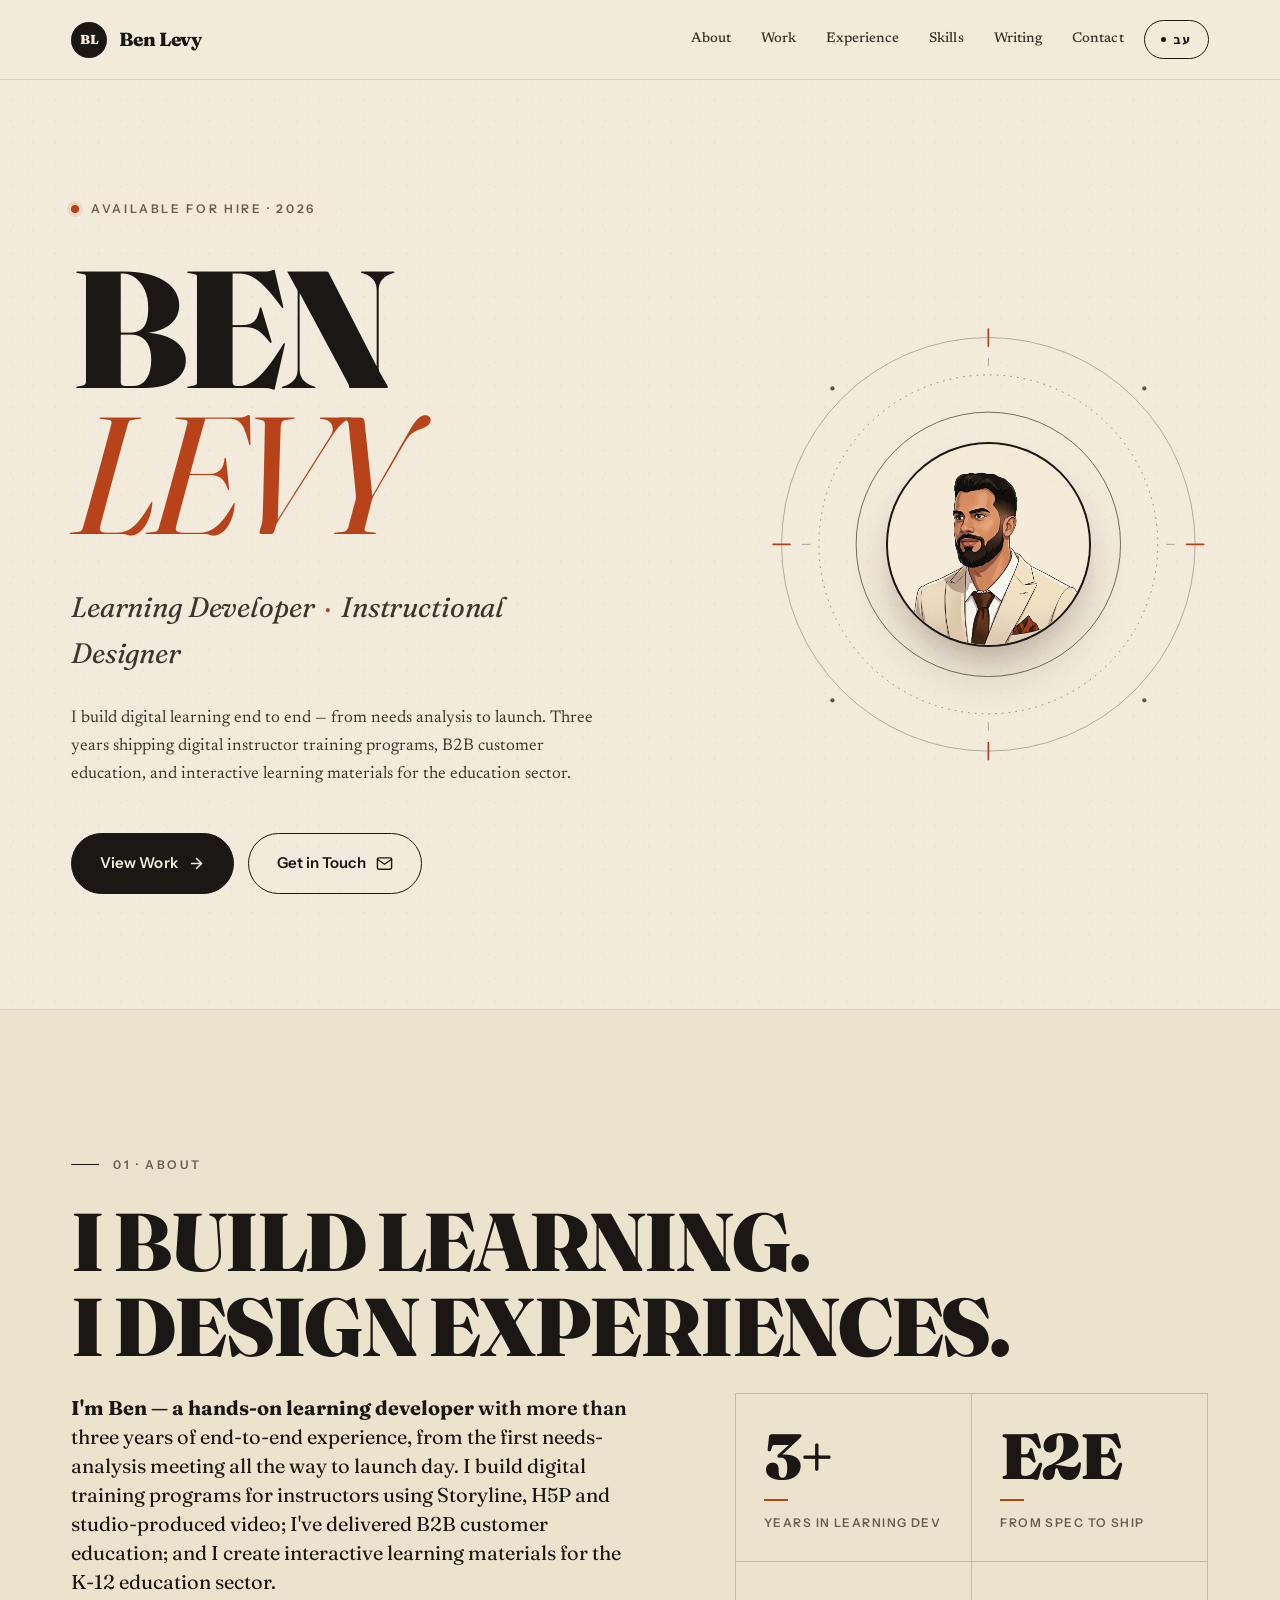
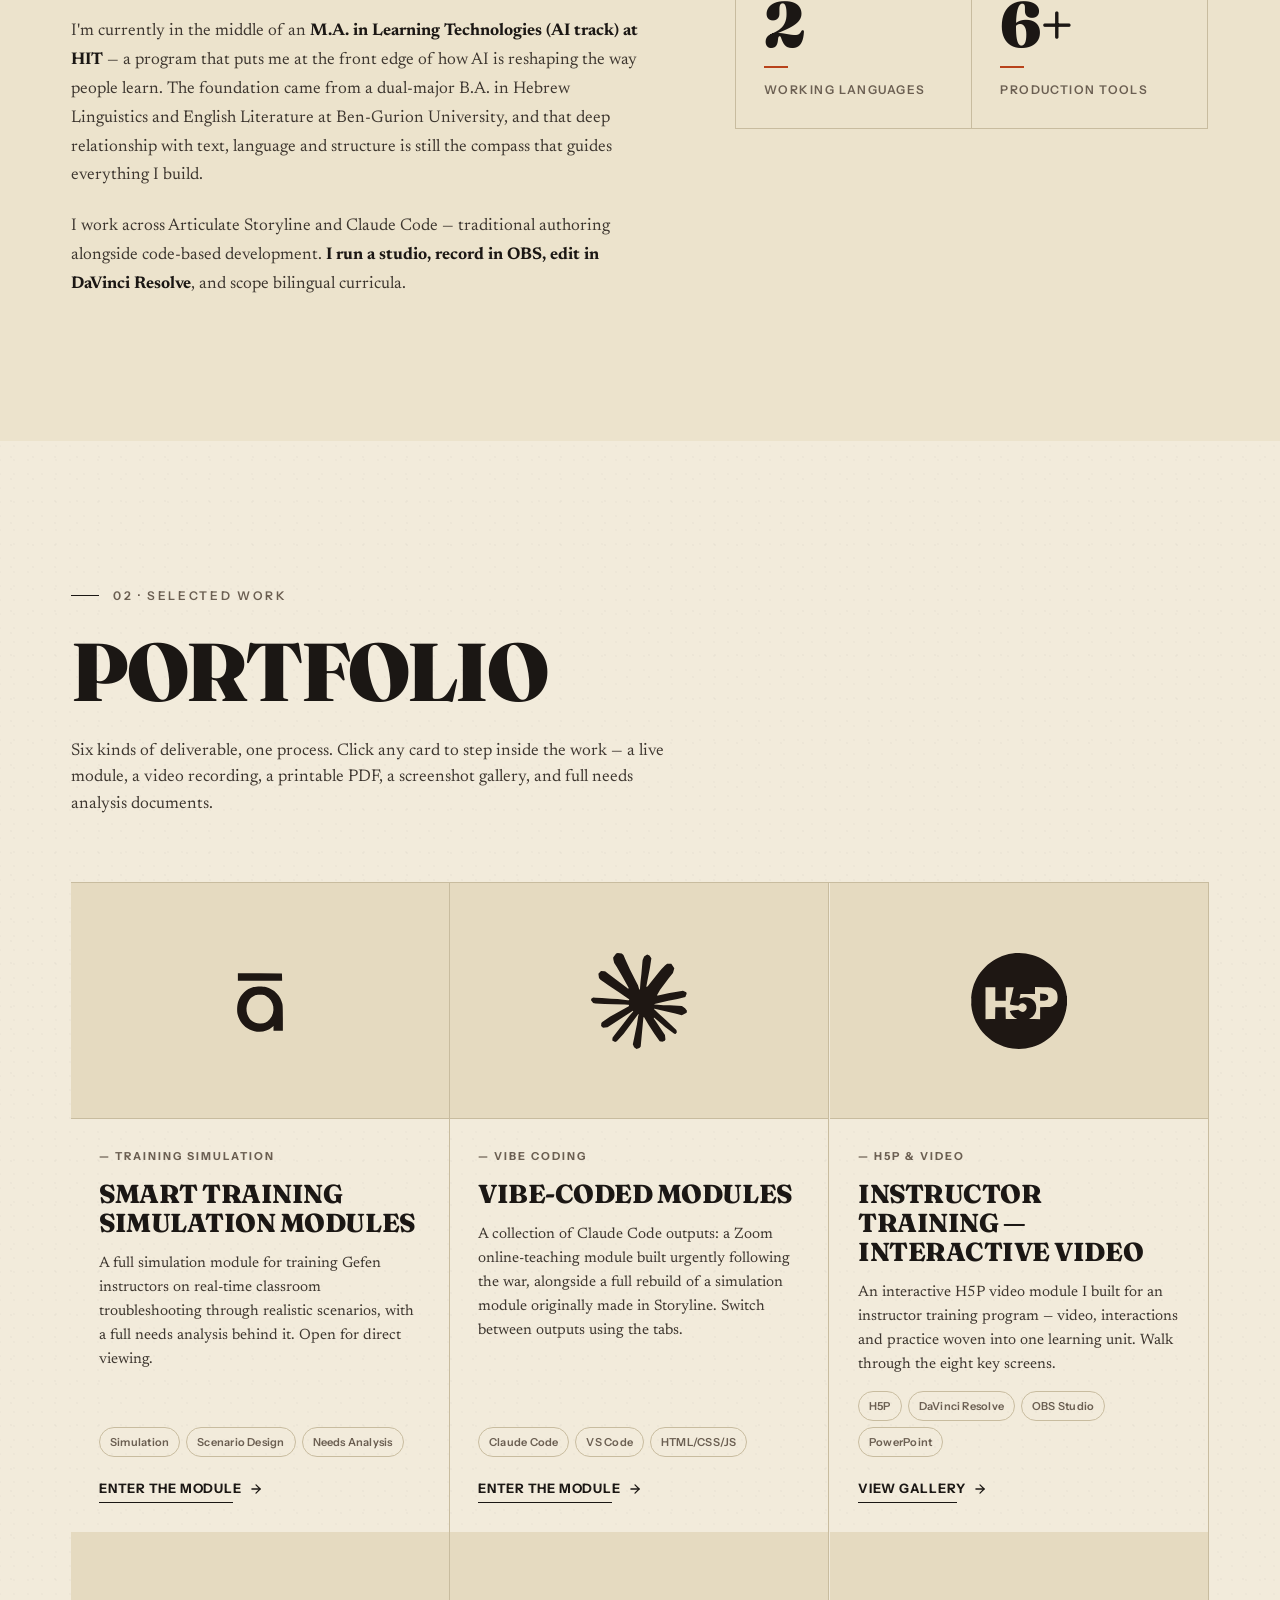
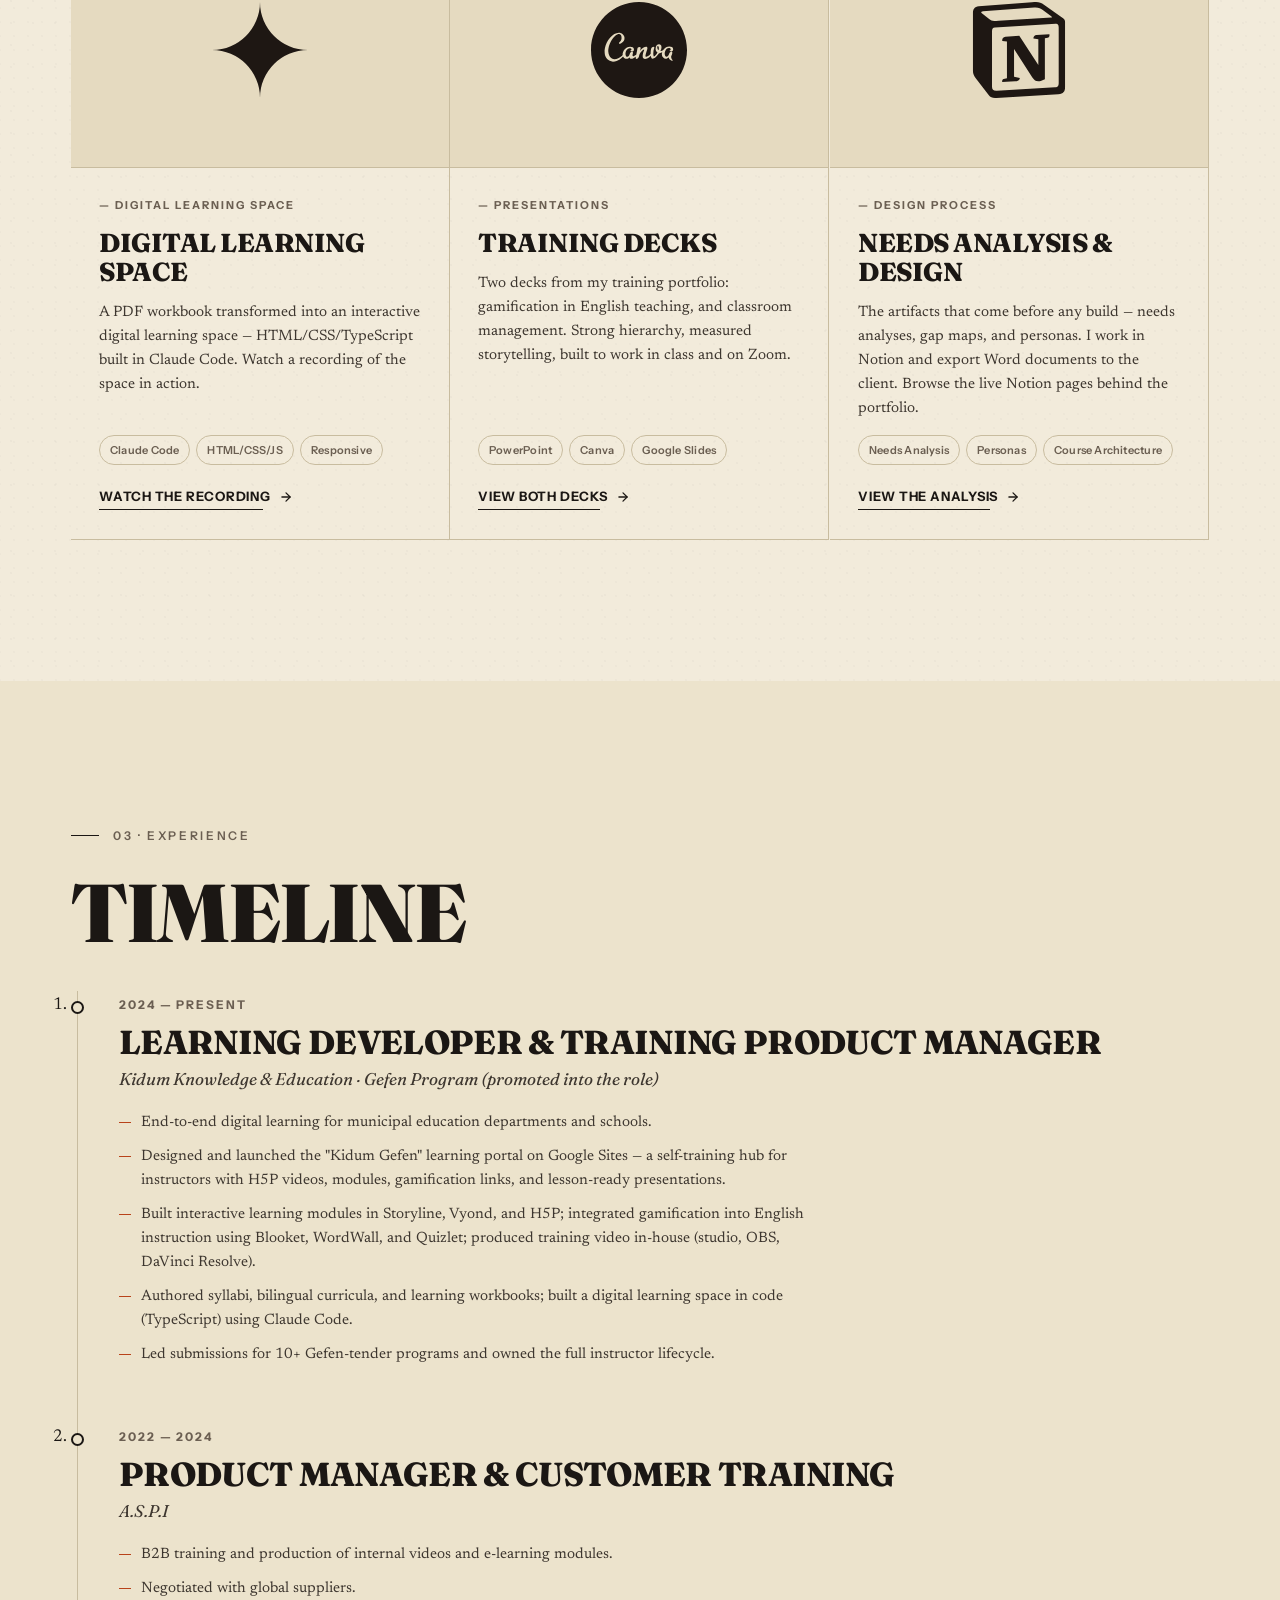
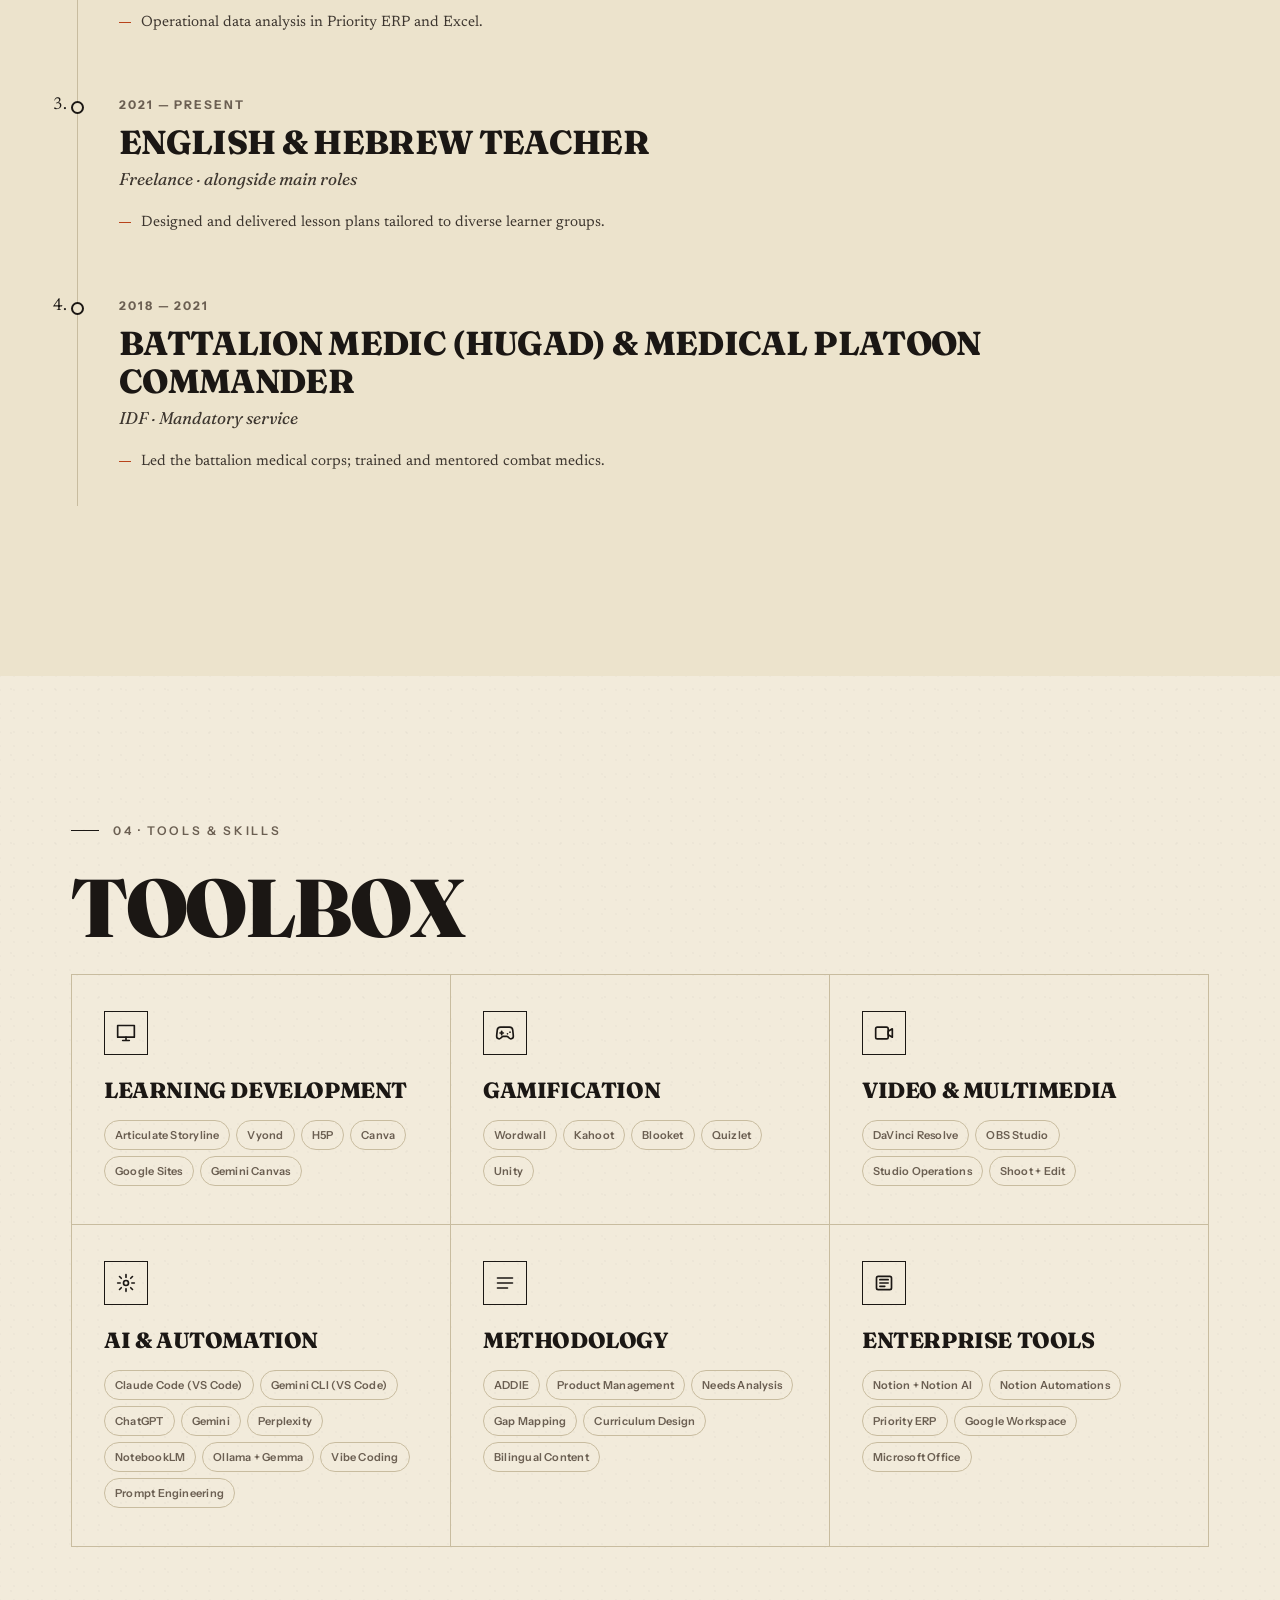
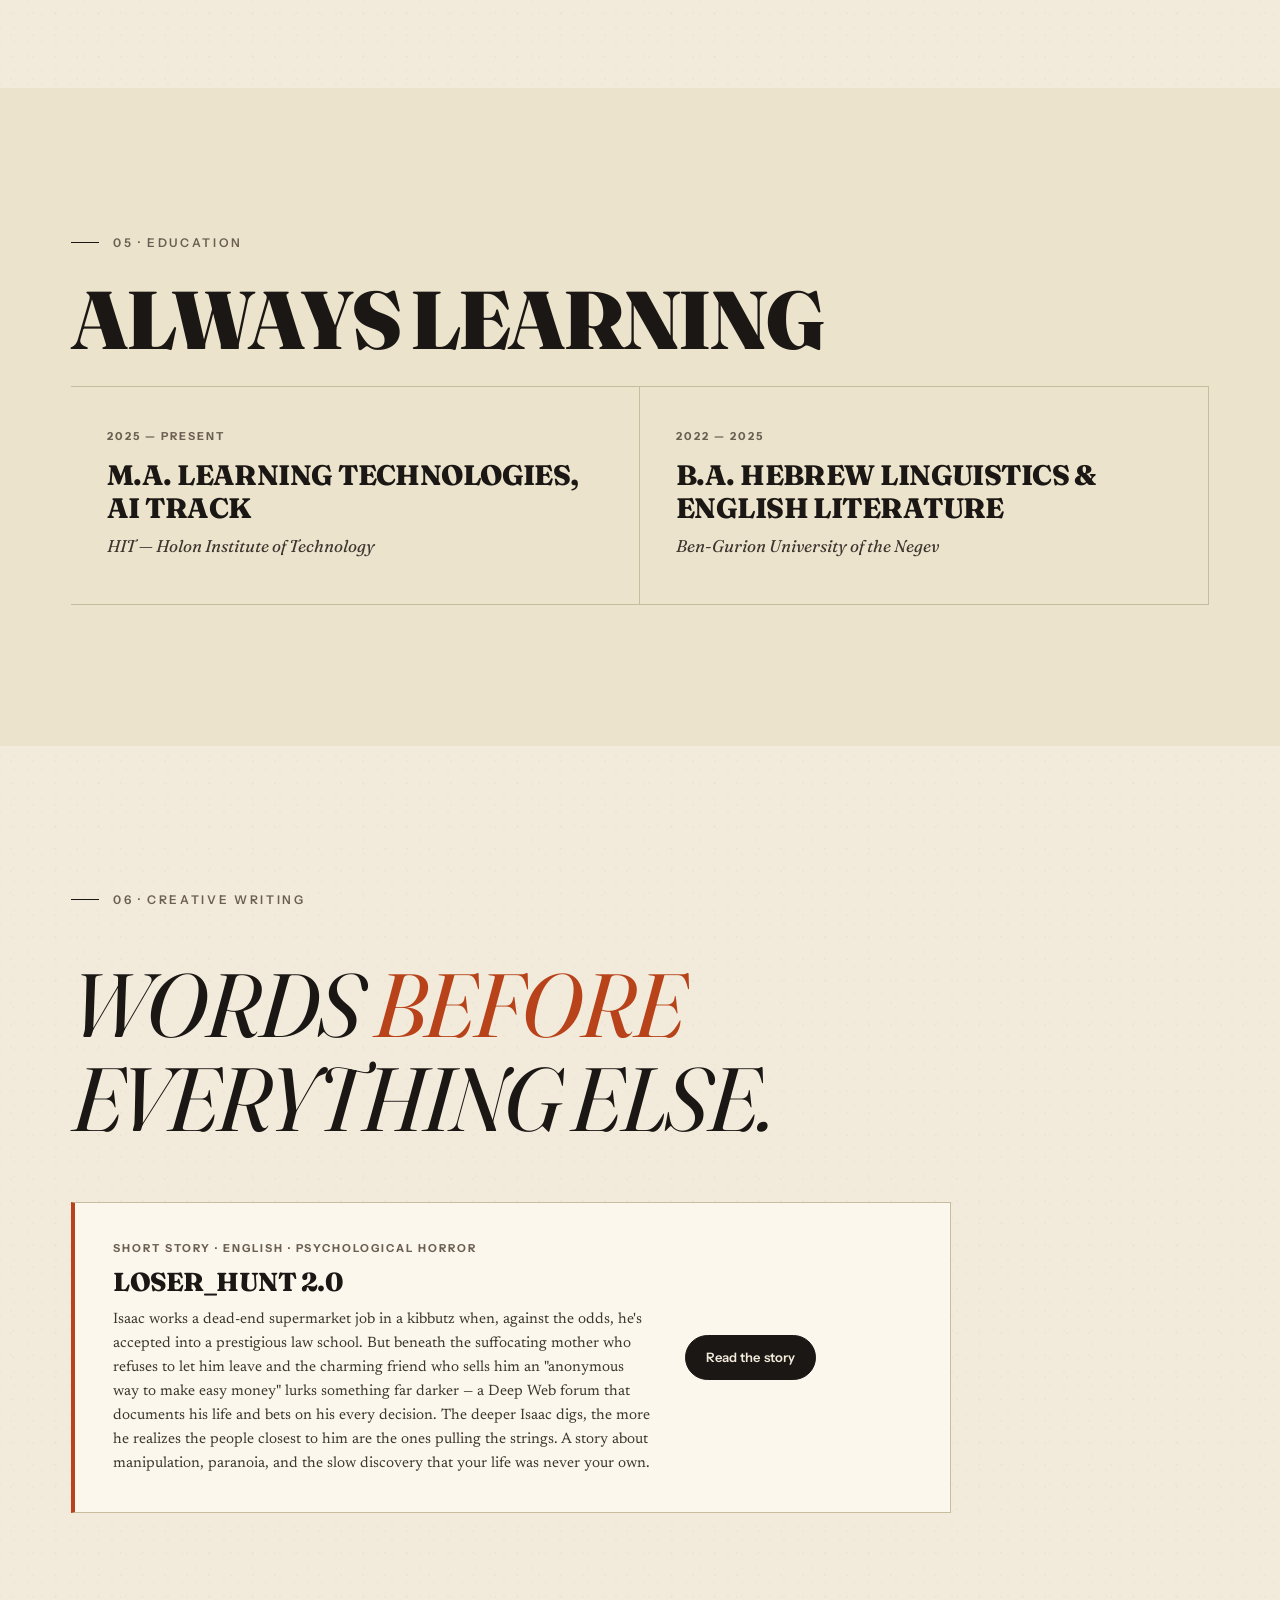
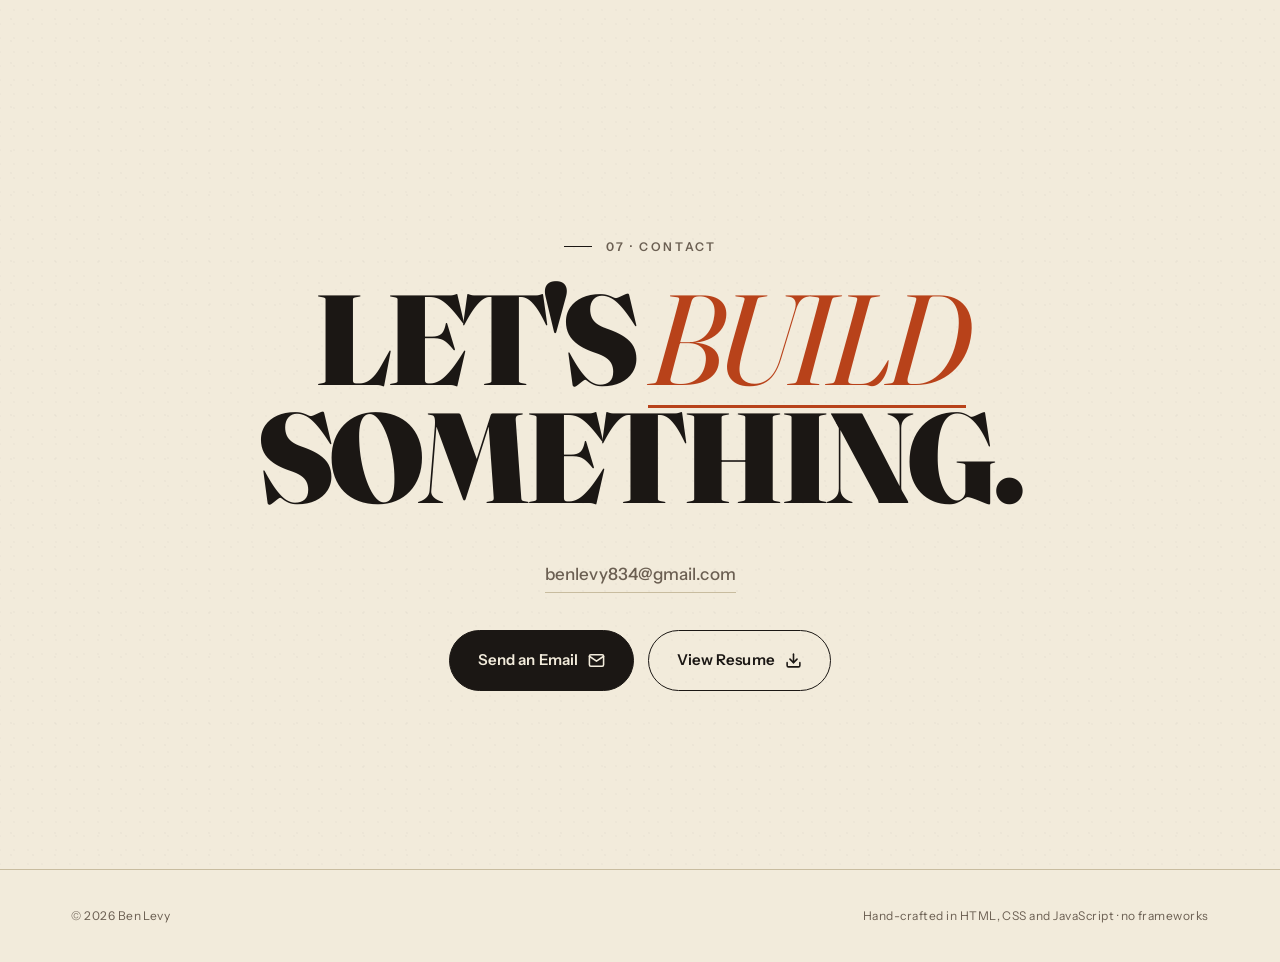
==== commit aad9d622: "content: accuracy fixes across portfolio + resume (HE+EN) 1. Portal: Google Sites self-training hub " ====
--- a/en/index.html
+++ b/en/index.html
@@ -466,8 +466,8 @@
           <article class="card" data-reveal data-card
             data-tag="Digital Space"
             data-title="Digital Learning Space"
-            data-tools="Claude Code|HTML|CSS|JavaScript|Git"
-            data-detail="I took a full PDF workbook and turned it into an interactive digital learning space — HTML/CSS/JS built directly in Claude Code. The student side is an interactive learning environment; the teacher side lets you open a class, track progress, manage permissions, and export data to CSV."
+            data-tools="Claude Code|HTML|CSS|TypeScript|Git"
+            data-detail="I took a full PDF workbook and turned it into an interactive digital learning space — HTML/CSS/TypeScript built directly in Claude Code. The student side is an interactive learning environment; the teacher side lets you open a class, track progress, manage permissions, and export data to CSV."
             data-status="The space itself isn't publicly viewable because of client confidentiality. Instead, the two recordings below show the space in action — student side and teacher side.">
             <template data-embed>
               <div class="modal__videoset">
@@ -525,7 +525,7 @@
             <div class="card__body">
               <span class="card__tag">Digital Learning Space</span>
               <h3 class="card__title">Digital Learning Space</h3>
-              <p class="card__desc">A PDF workbook transformed into an interactive digital learning space — HTML/CSS/JS built in Claude Code. Watch a recording of the space in action.</p>
+              <p class="card__desc">A PDF workbook transformed into an interactive digital learning space — HTML/CSS/TypeScript built in Claude Code. Watch a recording of the space in action.</p>
               <div class="chips">
                 <span class="chip">Claude Code</span>
                 <span class="chip">HTML/CSS/JS</span>
@@ -682,9 +682,9 @@
             <div class="timeline__org">Kidum Knowledge &amp; Education · Gefen Program (promoted into the role)</div>
             <ul class="timeline__bullets">
               <li>End-to-end digital learning for municipal education departments and schools.</li>
-              <li>Designed and launched the "Kidum Gefen" learning portal.</li>
-              <li>Built interactive e-learning modules, animated explainers and hands-on training videos (studio operation, OBS, DaVinci Resolve).</li>
-              <li>Authored bilingual curricula and a digital learning space using Claude Code.</li>
+              <li>Designed and launched the "Kidum Gefen" learning portal on Google Sites — a self-training hub for instructors with H5P videos, modules, gamification links, and lesson-ready presentations.</li>
+              <li>Built interactive learning modules in Storyline, Vyond, and H5P; integrated gamification into English instruction using Blooket, WordWall, and Quizlet; produced training video in-house (studio, OBS, DaVinci Resolve).</li>
+              <li>Authored syllabi, bilingual curricula, and learning workbooks; built a digital learning space in code (TypeScript) using Claude Code.</li>
               <li>Led submissions for 10+ Gefen-tender programs and owned the full instructor lifecycle.</li>
             </ul>
           </li>
